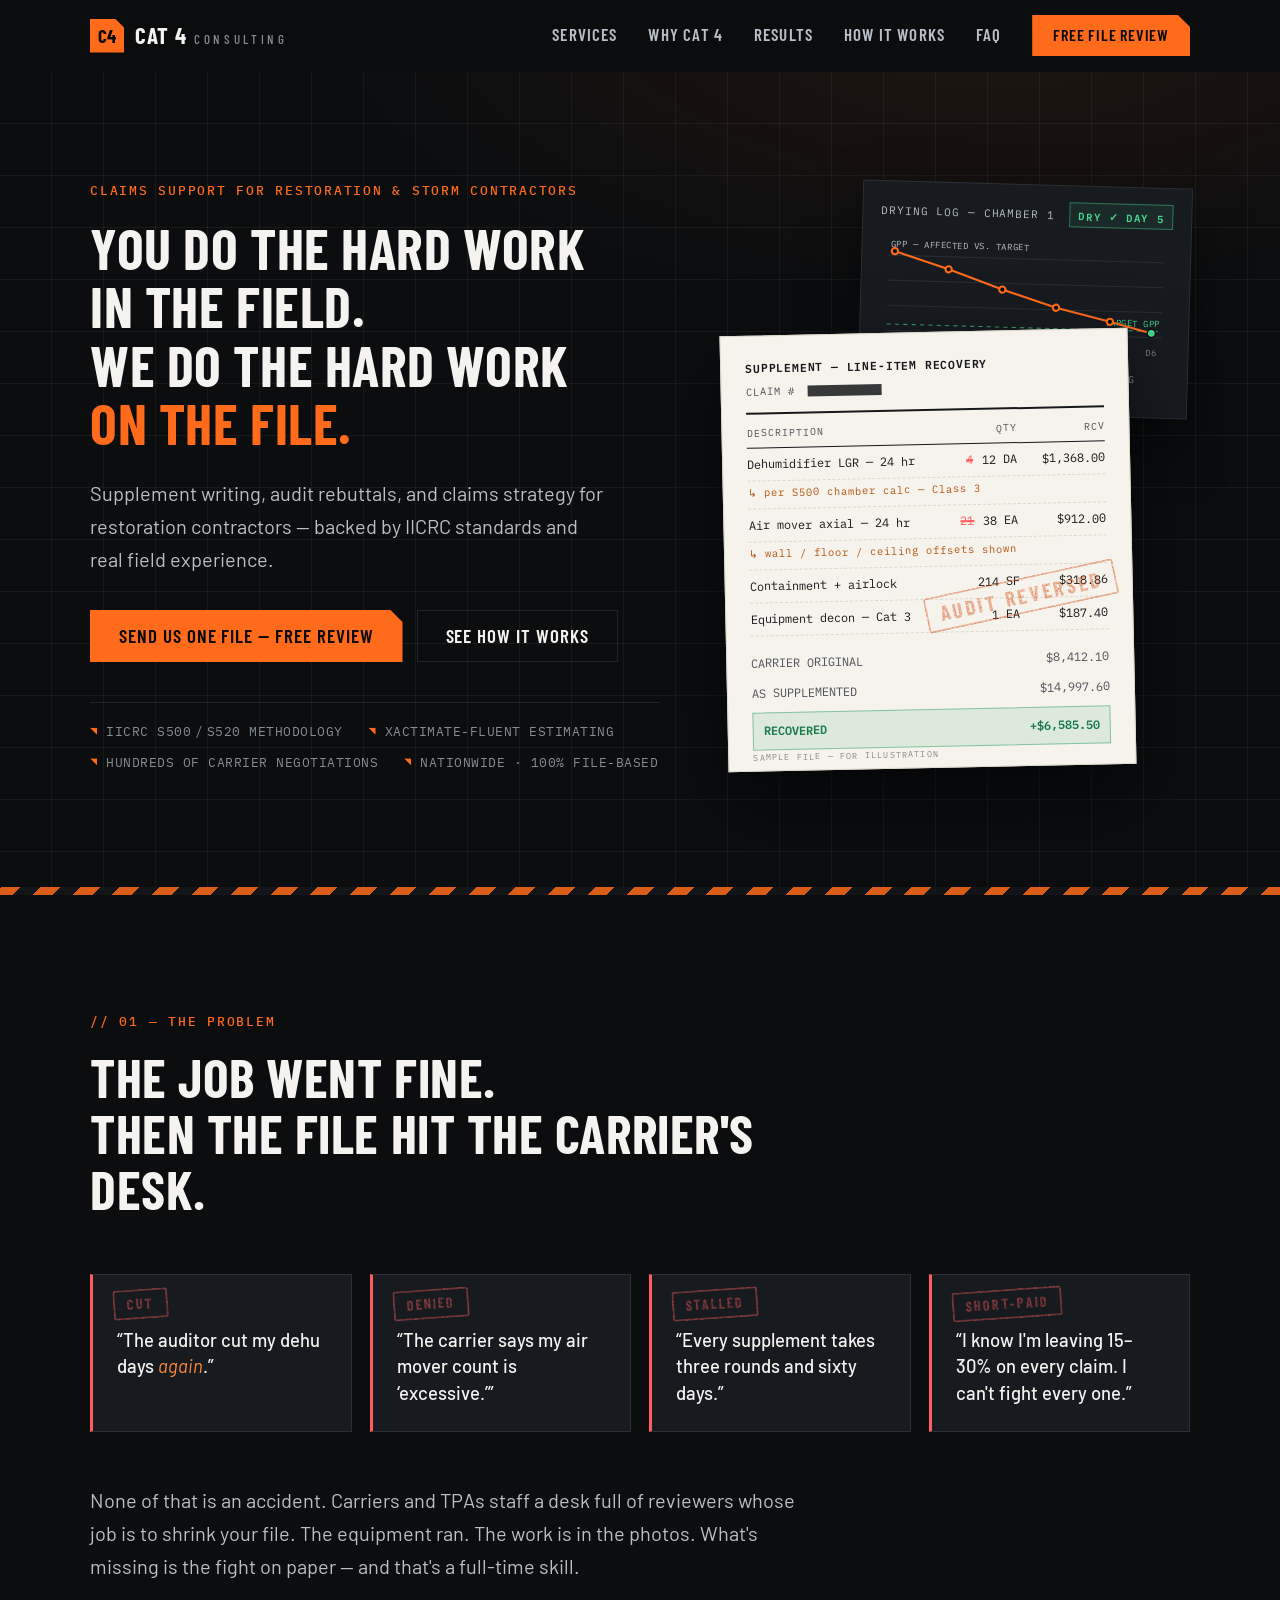
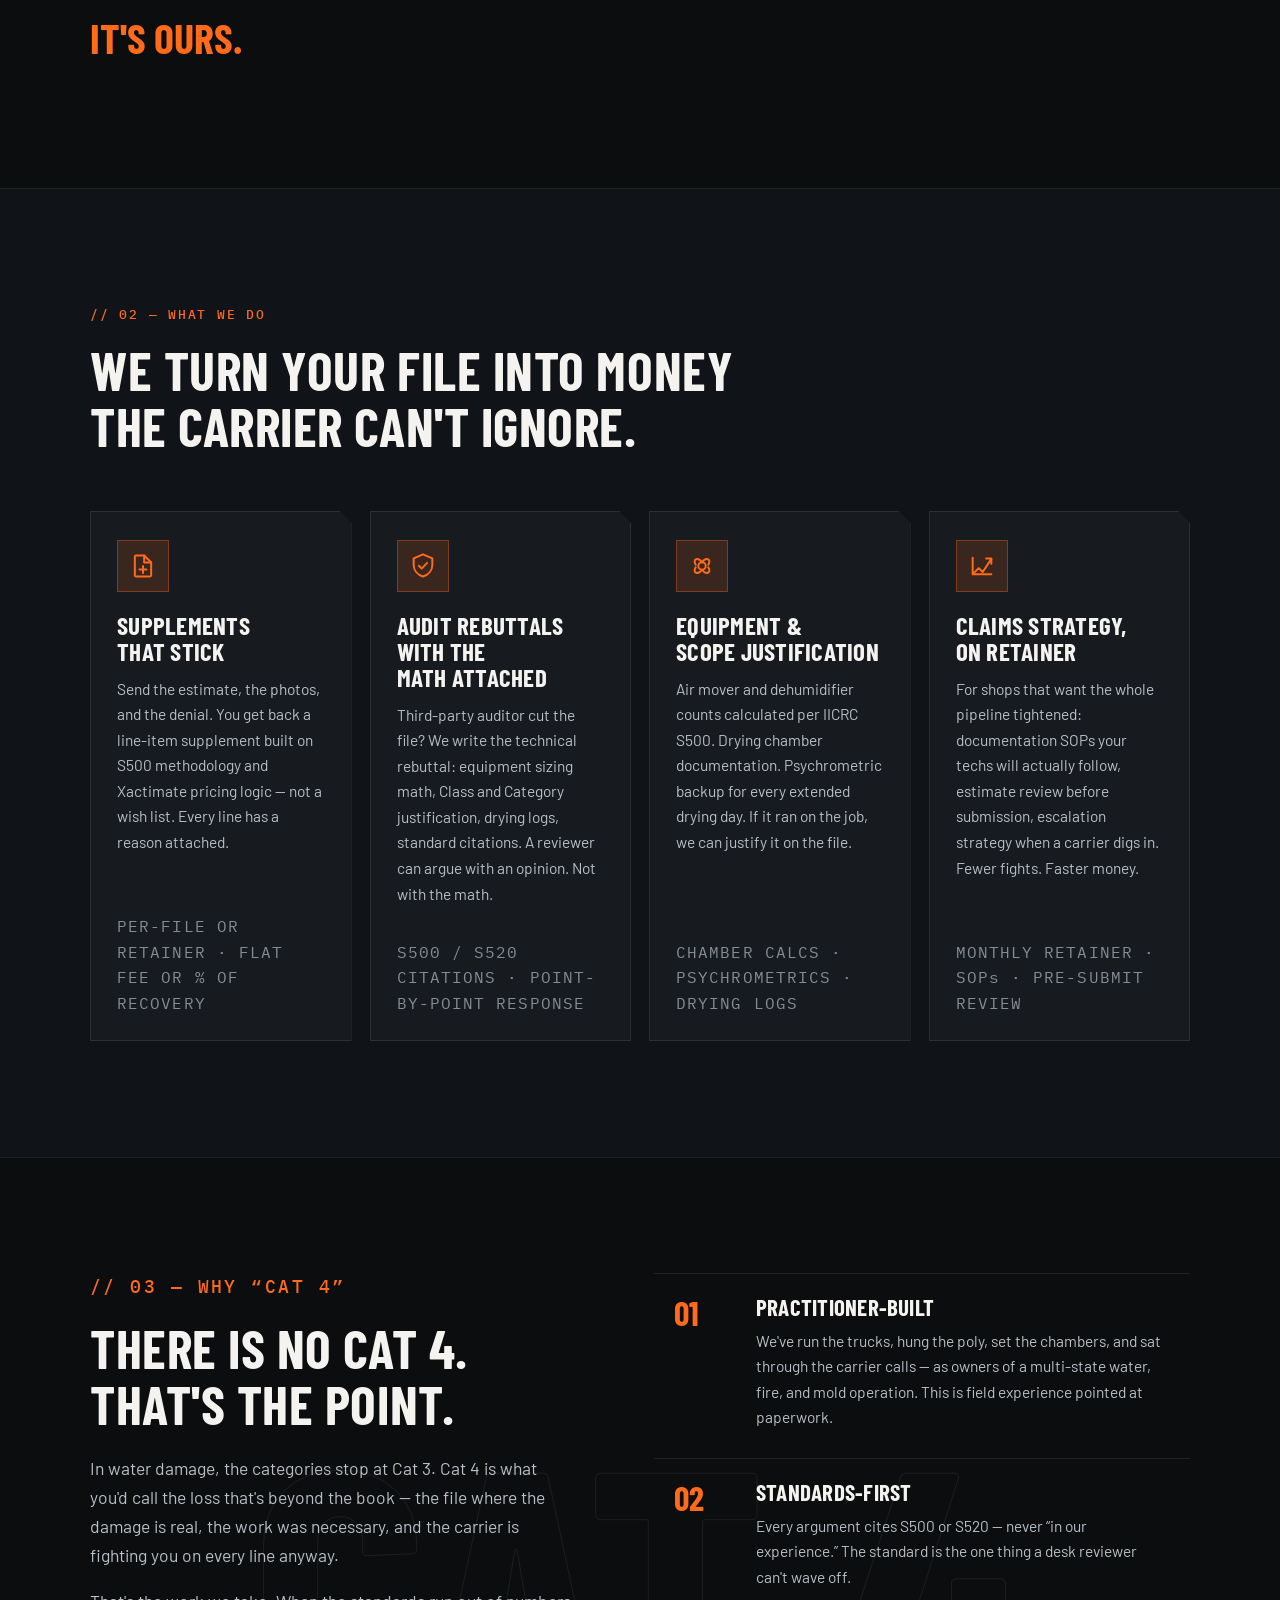
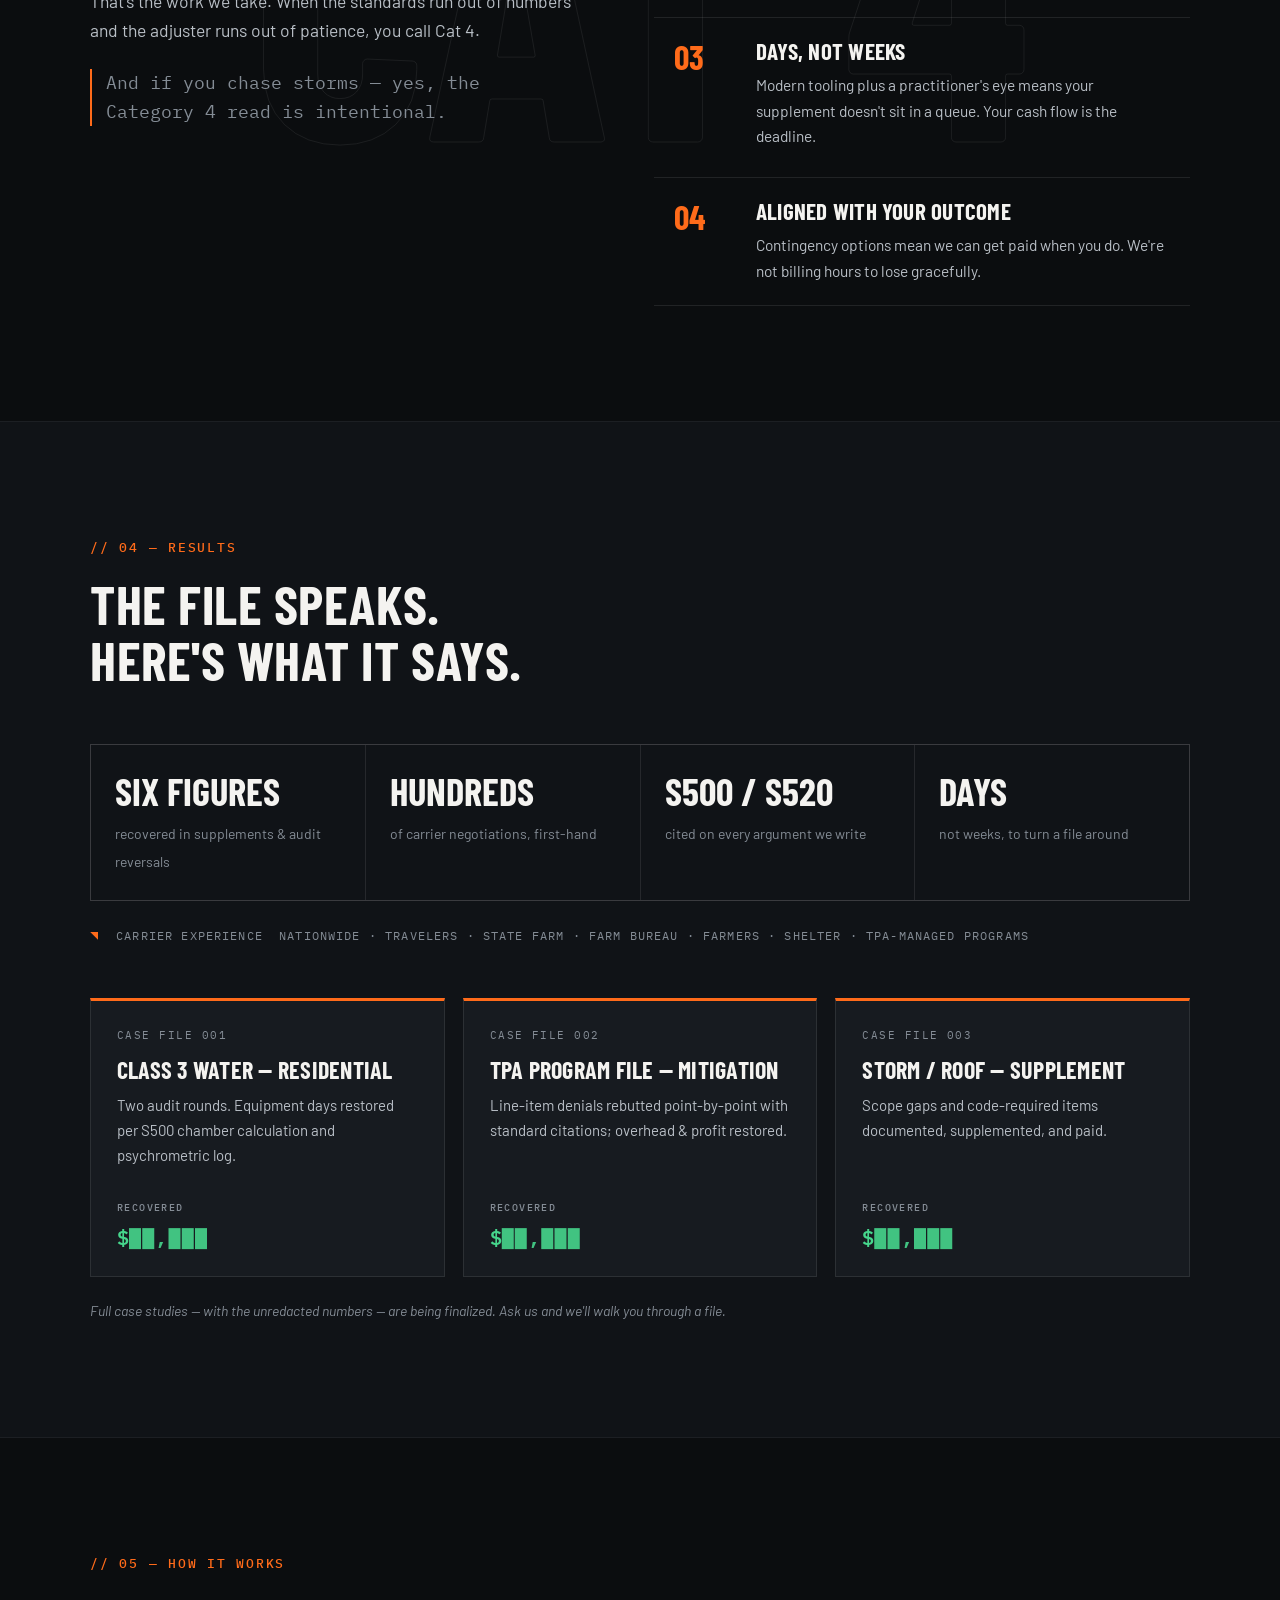
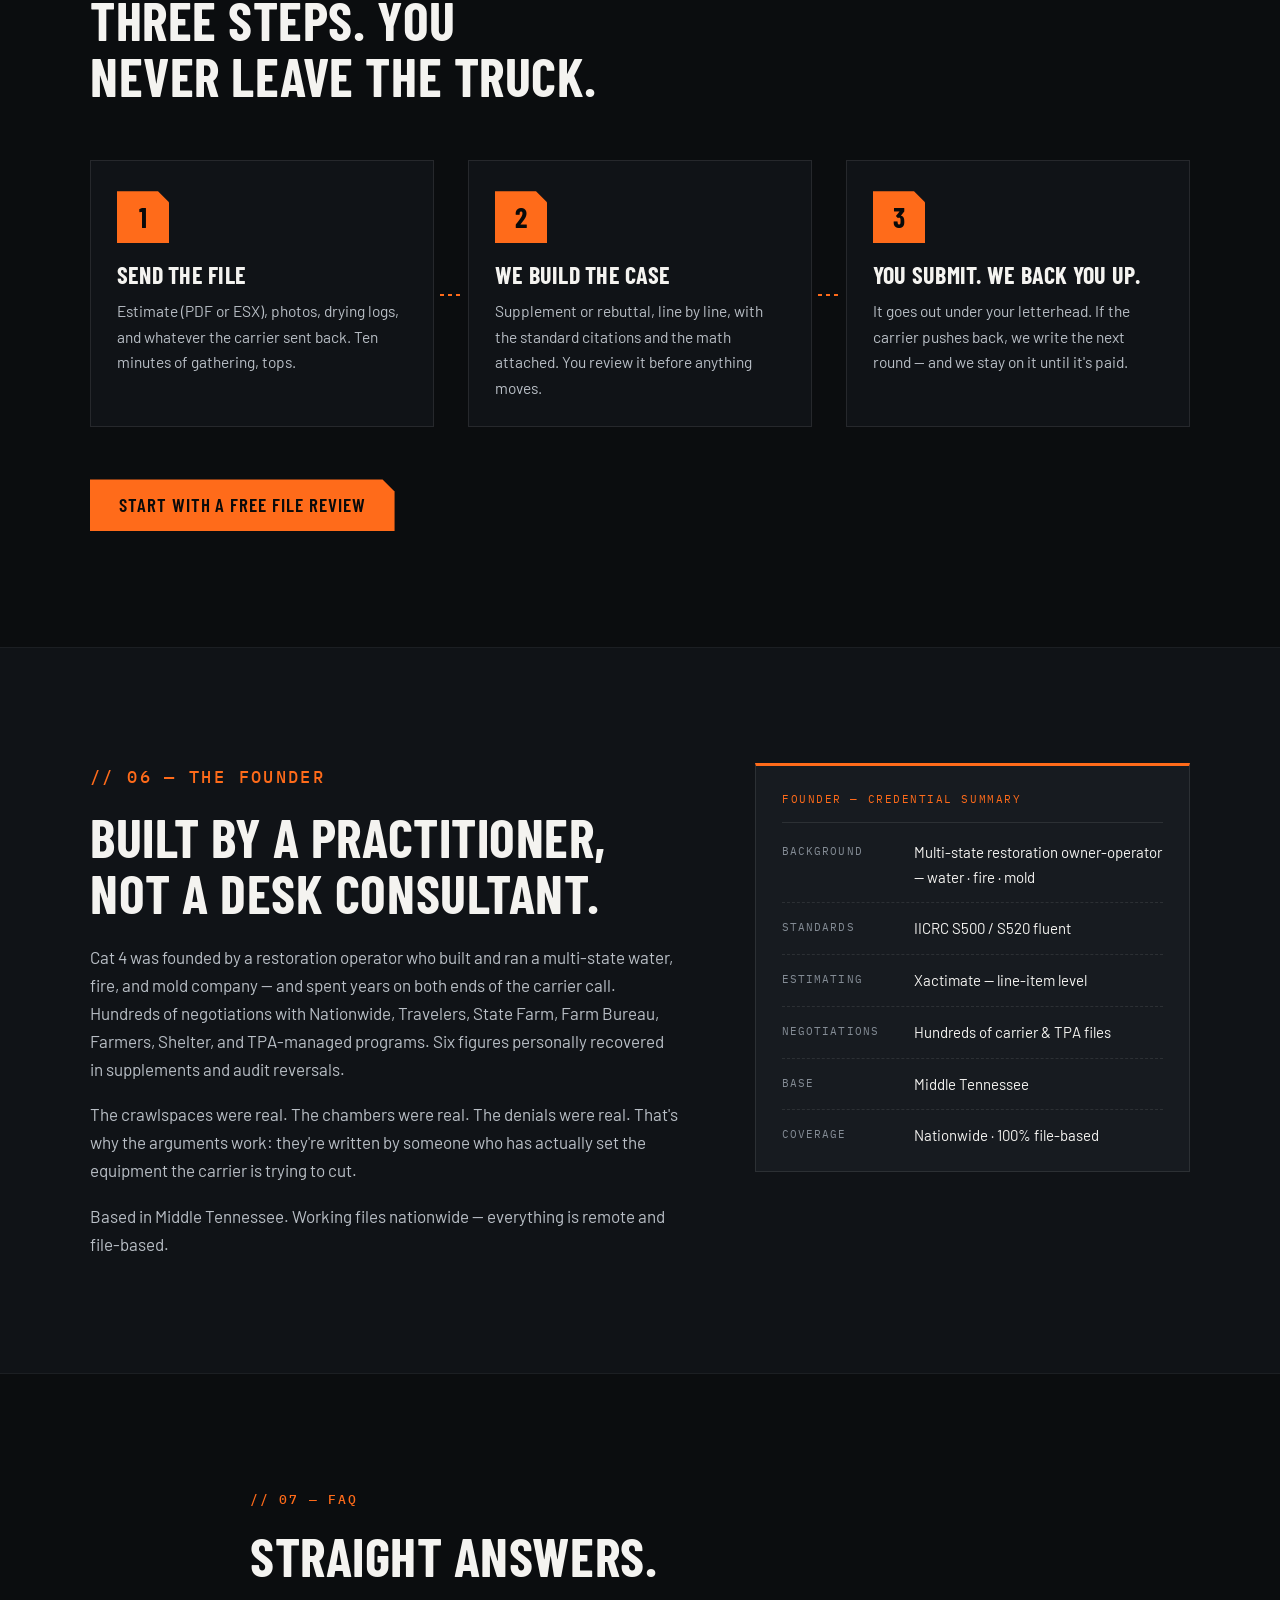
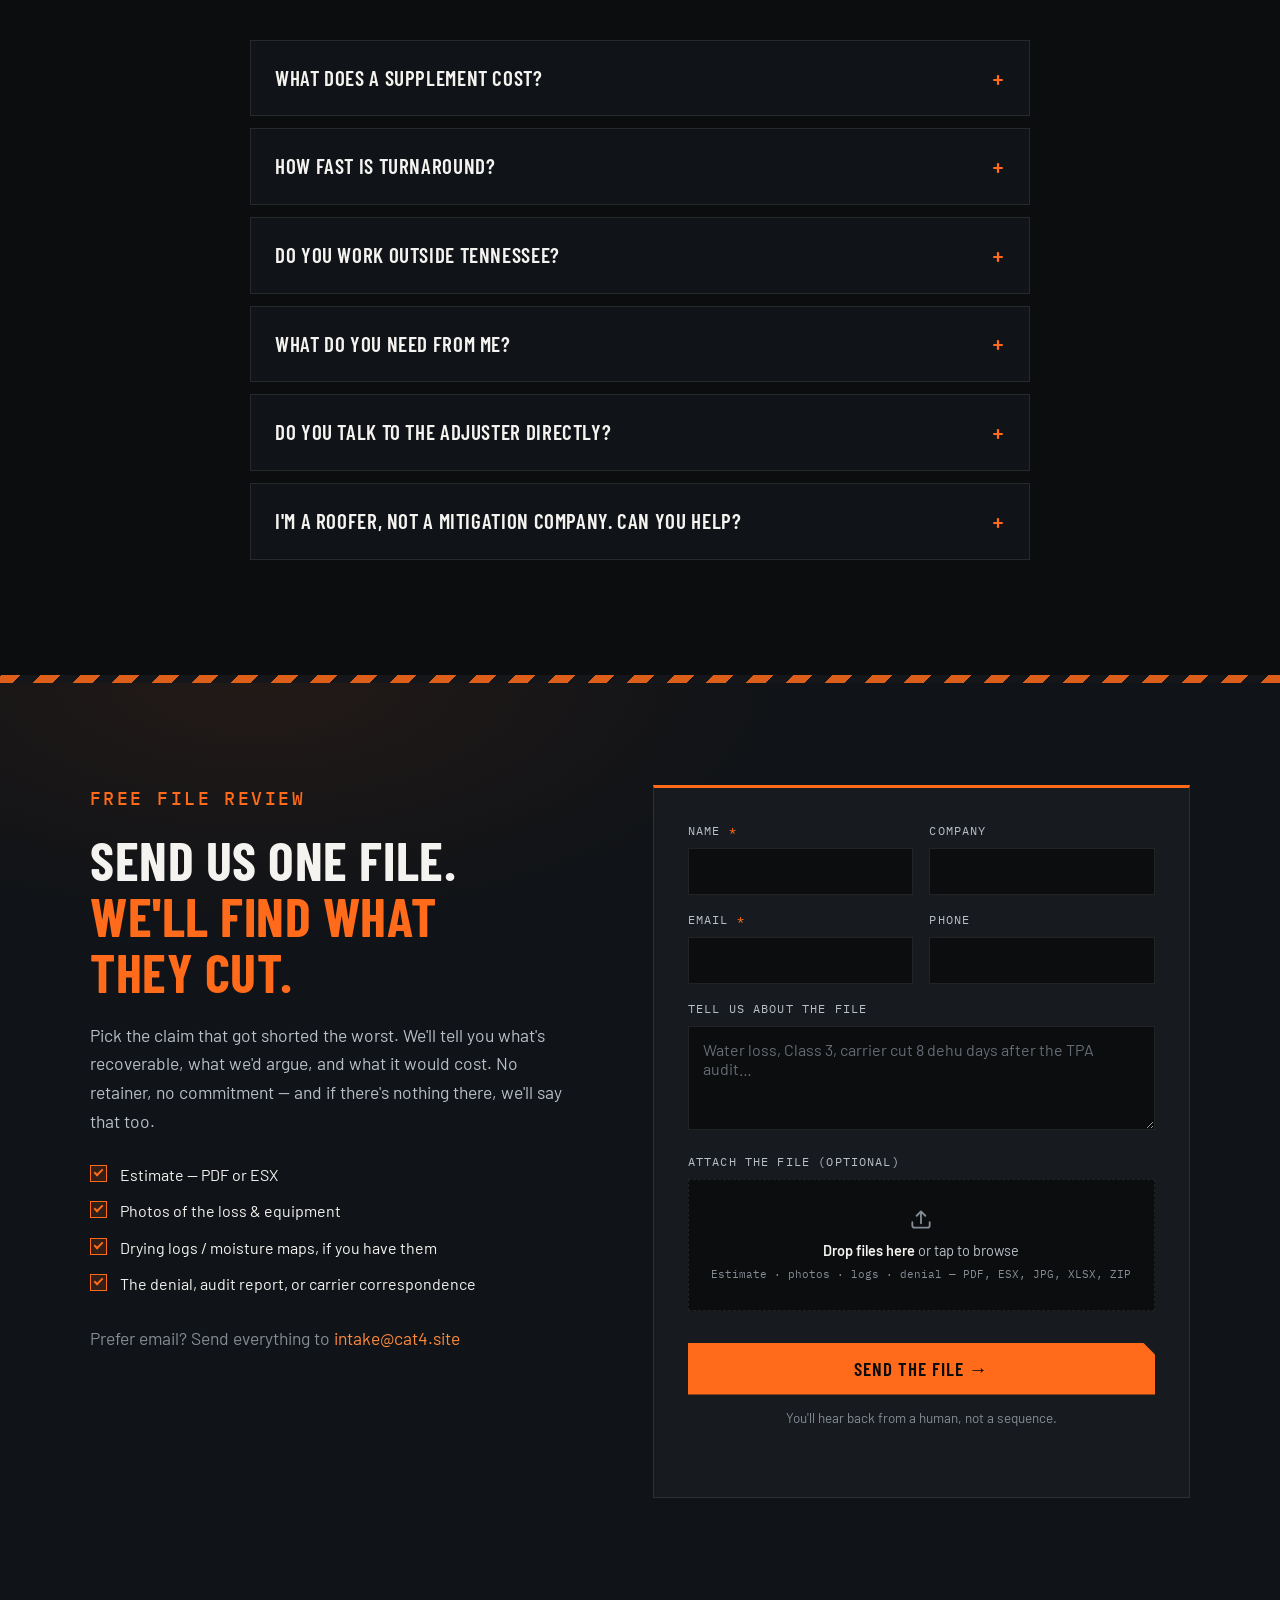
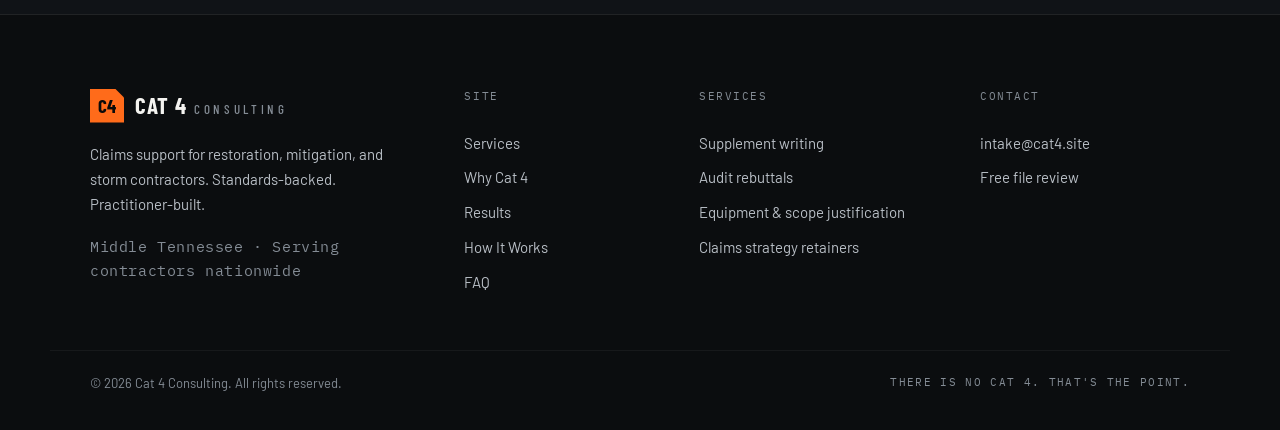
==== index.html @ 91856ccd "Build Cat 4 Consulting landing page Full single-page site per the brand brief: hero with sample-supp" ====
<!DOCTYPE html>
<html lang="en">
<head>
  <meta charset="UTF-8">
  <meta name="viewport" content="width=device-width, initial-scale=1.0">
  <title>Cat 4 Consulting | Supplement Writing &amp; Audit Rebuttals for Restoration Contractors</title>
  <meta name="description" content="Insurance supplement writing, audit rebuttals, and IICRC-backed claims support for restoration contractors. Send one file — free review.">
  <link rel="canonical" href="https://cat4.site/">
  <meta name="theme-color" content="#0B0D0F">

  <!-- Open Graph / social -->
  <meta property="og:type" content="website">
  <meta property="og:site_name" content="Cat 4 Consulting">
  <meta property="og:title" content="Cat 4 Consulting | Supplement Writing &amp; Audit Rebuttals for Restoration Contractors">
  <meta property="og:description" content="Insurance supplement writing, audit rebuttals, and IICRC-backed claims support for restoration contractors. Send one file — free review.">
  <meta property="og:url" content="https://cat4.site/">
  <meta property="og:image" content="https://cat4.site/assets/og-image.png">
  <meta property="og:image:width" content="1200">
  <meta property="og:image:height" content="630">
  <meta name="twitter:card" content="summary_large_image">

  <!-- Icons -->
  <link rel="icon" type="image/png" sizes="32x32" href="/assets/favicon-32.png">
  <link rel="icon" type="image/png" sizes="512x512" href="/assets/favicon-512.png">
  <link rel="apple-touch-icon" href="/assets/apple-touch-icon.png">

  <!-- Self-hosted fonts -->
  <link rel="preload" href="/assets/fonts/barlow-condensed-700-latin.woff2" as="font" type="font/woff2" crossorigin>
  <link rel="preload" href="/assets/fonts/barlow-400-latin.woff2" as="font" type="font/woff2" crossorigin>
  <link rel="preload" href="/assets/fonts/ibm-plex-mono-400-latin.woff2" as="font" type="font/woff2" crossorigin>
  <link rel="stylesheet" href="/css/styles.css">

  <script type="application/ld+json">
  {
    "@context": "https://schema.org",
    "@type": "ProfessionalService",
    "name": "Cat 4 Consulting",
    "url": "https://cat4.site/",
    "description": "Insurance supplement writing, audit rebuttals, equipment and scope justification, and claims strategy consulting for restoration, mitigation, and storm contractors. IICRC S500/S520-backed, Xactimate-fluent, nationwide and file-based.",
    "slogan": "You do the hard work in the field. We do the hard work on the file.",
    "address": { "@type": "PostalAddress", "addressRegion": "TN", "addressCountry": "US" },
    "areaServed": "US",
    "knowsAbout": ["IICRC S500", "IICRC S520", "Xactimate", "insurance supplements", "audit rebuttals", "water damage restoration", "claims consulting"]
  }
  </script>
</head>
<body>
<a class="skip-link" href="#main">Skip to content</a>

<!-- ============ HEADER ============ -->
<header class="site-header" id="top">
  <div class="container header-inner">
    <a class="brand" href="#top" aria-label="Cat 4 Consulting — home">
      <span class="brand-badge" aria-hidden="true">C4</span>
      <span class="brand-word">CAT&nbsp;4 <span class="brand-sub">CONSULTING</span></span>
    </a>
    <nav class="site-nav" id="site-nav" aria-label="Main navigation">
      <a href="#services">Services</a>
      <a href="#why">Why Cat 4</a>
      <a href="#results">Results</a>
      <a href="#how-it-works">How It Works</a>
      <a href="#faq">FAQ</a>
      <a class="btn btn-primary btn-nav" href="#file-review">Free File Review</a>
    </nav>
    <button class="nav-toggle" aria-expanded="false" aria-controls="site-nav" aria-label="Open menu">
      <span class="nav-toggle-bar"></span>
      <span class="nav-toggle-bar"></span>
      <span class="nav-toggle-bar"></span>
    </button>
  </div>
</header>

<main id="main">

  <!-- ============ HERO ============ -->
  <section class="hero">
    <div class="container hero-grid">
      <div class="hero-copy">
        <p class="kicker">CLAIMS SUPPORT FOR RESTORATION &amp; STORM CONTRACTORS</p>
        <h1 class="hero-headline">
          You do the hard work<br>in the field.<br>
          We do the hard work<br><span class="hl-file">on the file.</span>
        </h1>
        <p class="hero-sub">
          Supplement writing, audit rebuttals, and claims strategy for restoration
          contractors — backed by IICRC standards and real field experience.
        </p>
        <div class="hero-ctas">
          <a class="btn btn-primary" href="#file-review">Send us one file — free review</a>
          <a class="btn btn-ghost" href="#how-it-works">See how it works</a>
        </div>
        <ul class="trust-strip" aria-label="Credentials">
          <li>IICRC S500&thinsp;/&thinsp;S520 methodology</li>
          <li>Xactimate-fluent estimating</li>
          <li>Hundreds of carrier negotiations</li>
          <li>Nationwide &middot; 100% file-based</li>
        </ul>
      </div>

      <!-- Data-as-imagery: sample supplement + drying log -->
      <div class="hero-visual" aria-hidden="true">
        <div class="doc-stack">
          <figure class="doc-chart">
            <figcaption class="doc-chart-head">
              <span>DRYING LOG — CHAMBER 1</span>
              <span class="chip chip-green">DRY &#10003; DAY 5</span>
            </figcaption>
            <svg viewBox="0 0 280 120" width="280" height="120" role="img">
              <g stroke="rgba(255,255,255,.08)" stroke-width="1">
                <line x1="8" y1="22" x2="272" y2="22"></line>
                <line x1="8" y1="46" x2="272" y2="46"></line>
                <line x1="8" y1="70" x2="272" y2="70"></line>
                <line x1="8" y1="94" x2="272" y2="94"></line>
              </g>
              <line x1="8" y1="88" x2="272" y2="88" stroke="#46D68C" stroke-width="1" stroke-dasharray="4 4" opacity=".7"></line>
              <text x="270" y="84" text-anchor="end" class="svg-label" fill="#46D68C">TARGET GPP</text>
              <polyline points="14,18 66,34 118,52 170,68 222,80 262,90" fill="none" stroke="#FF6B1A" stroke-width="2" stroke-linejoin="round" stroke-linecap="round"></polyline>
              <g fill="#0B0D0F" stroke="#FF6B1A" stroke-width="2">
                <circle cx="14" cy="18" r="3"></circle>
                <circle cx="66" cy="34" r="3"></circle>
                <circle cx="118" cy="52" r="3"></circle>
                <circle cx="170" cy="68" r="3"></circle>
                <circle cx="222" cy="80" r="3"></circle>
              </g>
              <circle cx="262" cy="90" r="4" fill="#46D68C" stroke="#0B0D0F" stroke-width="1.5"></circle>
              <g class="svg-label" fill="#7E868F">
                <text x="14" y="112" text-anchor="middle">D1</text>
                <text x="66" y="112" text-anchor="middle">D2</text>
                <text x="118" y="112" text-anchor="middle">D3</text>
                <text x="170" y="112" text-anchor="middle">D4</text>
                <text x="222" y="112" text-anchor="middle">D5</text>
                <text x="262" y="112" text-anchor="middle">D6</text>
              </g>
              <text x="10" y="14" class="svg-label" fill="#B7BDC4">GPP — AFFECTED VS. TARGET</text>
            </svg>
            <p class="doc-chart-foot">PSYCHROMETRIC BACKUP · EXTENDED DRYING JUSTIFIED</p>
          </figure>

          <figure class="doc-paper">
            <div class="doc-paper-head">
              <span class="doc-title">SUPPLEMENT — LINE-ITEM RECOVERY</span>
              <span class="doc-claim">CLAIM #&nbsp;<span class="redact-bar"></span></span>
            </div>
            <div class="doc-rows">
              <div class="doc-row doc-row-label">
                <span>DESCRIPTION</span><span>QTY</span><span>RCV</span>
              </div>
              <div class="doc-row">
                <span>Dehumidifier LGR — 24 hr</span>
                <span><s class="cut">4</s> 12 DA</span>
                <span>$1,368.00</span>
              </div>
              <div class="doc-row doc-row-note">
                <span>&#8627; per S500 chamber calc — Class 3</span>
              </div>
              <div class="doc-row">
                <span>Air mover axial — 24 hr</span>
                <span><s class="cut">21</s> 38 EA</span>
                <span>$912.00</span>
              </div>
              <div class="doc-row doc-row-note">
                <span>&#8627; wall / floor / ceiling offsets shown</span>
              </div>
              <div class="doc-row">
                <span>Containment + airlock</span>
                <span>214 SF</span>
                <span>$318.86</span>
              </div>
              <div class="doc-row">
                <span>Equipment decon — Cat 3</span>
                <span>1 EA</span>
                <span>$187.40</span>
              </div>
            </div>
            <div class="doc-totals">
              <div class="doc-total"><span>CARRIER ORIGINAL</span><span>$8,412.10</span></div>
              <div class="doc-total"><span>AS SUPPLEMENTED</span><span>$14,997.60</span></div>
              <div class="doc-total doc-total-delta"><span>RECOVERED</span><span>+$6,585.50</span></div>
            </div>
            <span class="stamp stamp-orange doc-stamp">AUDIT&nbsp;REVERSED</span>
            <span class="specimen">SAMPLE FILE — FOR ILLUSTRATION</span>
          </figure>
        </div>
      </div>
    </div>
    <div class="hazard-divider" aria-hidden="true"></div>
  </section>

  <!-- ============ 01 THE PROBLEM ============ -->
  <section class="section section-problem" id="problem">
    <div class="container">
      <header class="section-head reveal">
        <p class="kicker">// 01 — THE PROBLEM</p>
        <h2>The job went fine.<br>Then the file hit the carrier's desk.</h2>
      </header>
      <div class="problem-grid">
        <blockquote class="problem-card reveal">
          <span class="stamp stamp-red">CUT</span>
          <p>&ldquo;The auditor cut my dehu days <em>again</em>.&rdquo;</p>
        </blockquote>
        <blockquote class="problem-card reveal">
          <span class="stamp stamp-red">DENIED</span>
          <p>&ldquo;The carrier says my air mover count is &lsquo;excessive.&rsquo;&rdquo;</p>
        </blockquote>
        <blockquote class="problem-card reveal">
          <span class="stamp stamp-red">STALLED</span>
          <p>&ldquo;Every supplement takes three rounds and sixty days.&rdquo;</p>
        </blockquote>
        <blockquote class="problem-card reveal">
          <span class="stamp stamp-red">SHORT-PAID</span>
          <p>&ldquo;I know I'm leaving 15&ndash;30% on every claim. I can't fight every one.&rdquo;</p>
        </blockquote>
      </div>
      <div class="problem-closer reveal">
        <p>
          None of that is an accident. Carriers and TPAs staff a desk full of reviewers
          whose job is to shrink your file. The equipment ran. The work is in the photos.
          What's missing is the fight on paper — and that's a full-time skill.
        </p>
        <p class="problem-punch">It's ours.</p>
      </div>
    </div>
  </section>

  <!-- ============ 02 SERVICES ============ -->
  <section class="section section-alt" id="services">
    <div class="container">
      <header class="section-head reveal">
        <p class="kicker">// 02 — WHAT WE DO</p>
        <h2>We turn your file into money the carrier can't ignore.</h2>
      </header>
      <div class="card-grid">
        <article class="service-card reveal">
          <div class="service-icon" aria-hidden="true">
            <svg viewBox="0 0 24 24" width="28" height="28" fill="none" stroke="currentColor" stroke-width="1.7" stroke-linecap="round" stroke-linejoin="round">
              <path d="M13 3H6a1 1 0 0 0-1 1v16a1 1 0 0 0 1 1h12a1 1 0 0 0 1-1V9z"></path>
              <path d="M13 3v6h6"></path>
              <path d="M12 12v6M9 15h6"></path>
            </svg>
          </div>
          <h3>Supplements that stick</h3>
          <p>
            Send the estimate, the photos, and the denial. You get back a line-item
            supplement built on S500 methodology and Xactimate pricing logic — not a
            wish list. Every line has a reason attached.
          </p>
          <p class="service-tags">PER-FILE OR RETAINER · FLAT FEE OR % OF RECOVERY</p>
        </article>

        <article class="service-card reveal">
          <div class="service-icon" aria-hidden="true">
            <svg viewBox="0 0 24 24" width="28" height="28" fill="none" stroke="currentColor" stroke-width="1.7" stroke-linecap="round" stroke-linejoin="round">
              <path d="M12 2 4 5.5v5.6c0 4.6 3.4 8.4 8 9.9 4.6-1.5 8-5.3 8-9.9V5.5z"></path>
              <path d="m8.5 11.8 2.4 2.4 4.6-4.9"></path>
            </svg>
          </div>
          <h3>Audit rebuttals with the math attached</h3>
          <p>
            Third-party auditor cut the file? We write the technical rebuttal:
            equipment sizing math, Class and Category justification, drying logs,
            standard citations. A reviewer can argue with an opinion. Not with the math.
          </p>
          <p class="service-tags">S500 / S520 CITATIONS · POINT-BY-POINT RESPONSE</p>
        </article>

        <article class="service-card reveal">
          <div class="service-icon" aria-hidden="true">
            <svg viewBox="0 0 24 24" width="28" height="28" fill="none" stroke="currentColor" stroke-width="1.7" stroke-linecap="round" stroke-linejoin="round">
              <circle cx="12" cy="12" r="3.2"></circle>
              <path d="M12 8.8c3.2-4.6 8.5-3 5.4 2.1M12 8.8C8.8 4.2 3.5 5.8 6.6 10.9m5.4 4.3c-3.2 4.6-8.5 3-5.4-2.1m5.4 2.1c3.2 4.6 8.5 3 5.4-2.1"></path>
            </svg>
          </div>
          <h3>Equipment &amp; scope justification</h3>
          <p>
            Air mover and dehumidifier counts calculated per IICRC S500. Drying chamber
            documentation. Psychrometric backup for every extended drying day. If it ran
            on the job, we can justify it on the file.
          </p>
          <p class="service-tags">CHAMBER CALCS · PSYCHROMETRICS · DRYING LOGS</p>
        </article>

        <article class="service-card reveal">
          <div class="service-icon" aria-hidden="true">
            <svg viewBox="0 0 24 24" width="28" height="28" fill="none" stroke="currentColor" stroke-width="1.7" stroke-linecap="round" stroke-linejoin="round">
              <path d="M4 19h16M4 19V5m0 14 5.2-5.2 3.4 3.4L20 5.9"></path>
              <path d="M15.5 5.5H20V10"></path>
            </svg>
          </div>
          <h3>Claims strategy, on retainer</h3>
          <p>
            For shops that want the whole pipeline tightened: documentation SOPs your
            techs will actually follow, estimate review before submission, escalation
            strategy when a carrier digs in. Fewer fights. Faster money.
          </p>
          <p class="service-tags">MONTHLY RETAINER · SOPs · PRE-SUBMIT REVIEW</p>
        </article>
      </div>
    </div>
  </section>

  <!-- ============ 03 WHY CAT 4 ============ -->
  <section class="section section-why" id="why">
    <div class="giant-mark" aria-hidden="true">CAT&nbsp;4</div>
    <div class="container why-grid">
      <div class="why-story reveal">
        <p class="kicker">// 03 — WHY &ldquo;CAT 4&rdquo;</p>
        <h2>There is no Cat&nbsp;4.<br>That's the point.</h2>
        <p>
          In water damage, the categories stop at Cat&nbsp;3. Cat&nbsp;4 is what you'd
          call the loss that's beyond the book — the file where the damage is real, the
          work was necessary, and the carrier is fighting you on every line anyway.
        </p>
        <p>
          That's the work we take. When the standards run out of numbers and the
          adjuster runs out of patience, you call Cat&nbsp;4.
        </p>
        <p class="why-aside">And if you chase storms — yes, the Category&nbsp;4 read is intentional.</p>
      </div>
      <ol class="why-list">
        <li class="why-item reveal">
          <span class="why-num">01</span>
          <div>
            <h3>Practitioner-built</h3>
            <p>We've run the trucks, hung the poly, set the chambers, and sat through the
            carrier calls — as owners of a multi-state water, fire, and mold operation.
            This is field experience pointed at paperwork.</p>
          </div>
        </li>
        <li class="why-item reveal">
          <span class="why-num">02</span>
          <div>
            <h3>Standards-first</h3>
            <p>Every argument cites S500 or S520 — never &ldquo;in our experience.&rdquo;
            The standard is the one thing a desk reviewer can't wave off.</p>
          </div>
        </li>
        <li class="why-item reveal">
          <span class="why-num">03</span>
          <div>
            <h3>Days, not weeks</h3>
            <p>Modern tooling plus a practitioner's eye means your supplement doesn't sit
            in a queue. Your cash flow is the deadline.</p>
          </div>
        </li>
        <li class="why-item reveal">
          <span class="why-num">04</span>
          <div>
            <h3>Aligned with your outcome</h3>
            <p>Contingency options mean we can get paid when you do. We're not billing
            hours to lose gracefully.</p>
          </div>
        </li>
      </ol>
    </div>
  </section>

  <!-- ============ 04 RESULTS ============ -->
  <section class="section section-alt" id="results">
    <div class="container">
      <header class="section-head reveal">
        <p class="kicker">// 04 — RESULTS</p>
        <h2>The file speaks. Here's what it says.</h2>
      </header>

      <div class="stat-strip reveal">
        <div class="stat">
          <span class="stat-value">Six figures</span>
          <span class="stat-label">recovered in supplements &amp; audit reversals</span>
        </div>
        <div class="stat">
          <span class="stat-value">Hundreds</span>
          <span class="stat-label">of carrier negotiations, first-hand</span>
        </div>
        <div class="stat">
          <span class="stat-value">S500&thinsp;/&thinsp;S520</span>
          <span class="stat-label">cited on every argument we write</span>
        </div>
        <div class="stat">
          <span class="stat-value">Days</span>
          <span class="stat-label">not weeks, to turn a file around</span>
        </div>
      </div>

      <p class="carrier-line reveal">
        CARRIER EXPERIENCE&nbsp;&nbsp;NATIONWIDE · TRAVELERS · STATE FARM · FARM BUREAU ·
        FARMERS · SHELTER · TPA-MANAGED PROGRAMS
      </p>

      <!-- Case studies: amounts intentionally redacted until real numbers are approved.
           Replace the .redact-num spans with final figures before launch. -->
      <div class="case-grid">
        <article class="case-card reveal">
          <p class="case-tag">CASE FILE 001</p>
          <h3>Class 3 water — residential</h3>
          <p>Two audit rounds. Equipment days restored per S500 chamber calculation and
          psychrometric log.</p>
          <p class="case-amount"><span class="case-amount-label">RECOVERED</span> $<span class="redact-num">██,███</span></p>
        </article>
        <article class="case-card reveal">
          <p class="case-tag">CASE FILE 002</p>
          <h3>TPA program file — mitigation</h3>
          <p>Line-item denials rebutted point-by-point with standard citations; overhead
          &amp; profit restored.</p>
          <p class="case-amount"><span class="case-amount-label">RECOVERED</span> $<span class="redact-num">██,███</span></p>
        </article>
        <article class="case-card reveal">
          <p class="case-tag">CASE FILE 003</p>
          <h3>Storm / roof — supplement</h3>
          <p>Scope gaps and code-required items documented, supplemented, and paid.</p>
          <p class="case-amount"><span class="case-amount-label">RECOVERED</span> $<span class="redact-num">██,███</span></p>
        </article>
      </div>
      <p class="case-note reveal">
        Full case studies — with the unredacted numbers — are being finalized.
        Ask us and we'll walk you through a file.
      </p>

      <!-- Testimonials: uncomment and fill with real quotes + permission before launch.
      <div class="quote-grid">
        <blockquote class="quote-card">
          <p>&ldquo;Quote text.&rdquo;</p>
          <cite>Name — Company, State</cite>
        </blockquote>
      </div>
      -->
    </div>
  </section>

  <!-- ============ 05 HOW IT WORKS ============ -->
  <section class="section" id="how-it-works">
    <div class="container">
      <header class="section-head reveal">
        <p class="kicker">// 05 — HOW IT WORKS</p>
        <h2>Three steps. You never leave the truck.</h2>
      </header>
      <ol class="steps">
        <li class="step reveal">
          <span class="step-num">1</span>
          <h3>Send the file</h3>
          <p>Estimate (PDF or ESX), photos, drying logs, and whatever the carrier sent
          back. Ten minutes of gathering, tops.</p>
        </li>
        <li class="step reveal">
          <span class="step-num">2</span>
          <h3>We build the case</h3>
          <p>Supplement or rebuttal, line by line, with the standard citations and the
          math attached. You review it before anything moves.</p>
        </li>
        <li class="step reveal">
          <span class="step-num">3</span>
          <h3>You submit. We back you up.</h3>
          <p>It goes out under your letterhead. If the carrier pushes back, we write the
          next round — and we stay on it until it's paid.</p>
        </li>
      </ol>
      <div class="section-cta reveal">
        <a class="btn btn-primary" href="#file-review">Start with a free file review</a>
      </div>
    </div>
  </section>

  <!-- ============ 06 FOUNDER ============ -->
  <section class="section section-alt" id="about">
    <div class="container about-grid">
      <div class="about-copy reveal">
        <p class="kicker">// 06 — THE FOUNDER</p>
        <h2>Built by a practitioner, not a desk consultant.</h2>
        <p>
          Cat&nbsp;4 was founded by a restoration operator who built and ran a
          multi-state water, fire, and mold company — and spent years on both ends of
          the carrier call. Hundreds of negotiations with Nationwide, Travelers, State
          Farm, Farm Bureau, Farmers, Shelter, and TPA-managed programs. Six figures
          personally recovered in supplements and audit reversals.
        </p>
        <p>
          The crawlspaces were real. The chambers were real. The denials were real.
          That's why the arguments work: they're written by someone who has actually
          set the equipment the carrier is trying to cut.
        </p>
        <p>
          Based in Middle Tennessee. Working files nationwide — everything is remote
          and file-based.
        </p>
        <!-- Founder name + headshot pending approval: swap this section's credential
             card for a photo card and add the name once approved. -->
      </div>
      <aside class="cred-card reveal" aria-label="Founder credentials">
        <p class="cred-head">FOUNDER — CREDENTIAL SUMMARY</p>
        <dl class="cred-rows">
          <div class="cred-row"><dt>BACKGROUND</dt><dd>Multi-state restoration owner-operator — water · fire · mold</dd></div>
          <div class="cred-row"><dt>STANDARDS</dt><dd>IICRC S500 / S520 fluent</dd></div>
          <div class="cred-row"><dt>ESTIMATING</dt><dd>Xactimate — line-item level</dd></div>
          <div class="cred-row"><dt>NEGOTIATIONS</dt><dd>Hundreds of carrier &amp; TPA files</dd></div>
          <div class="cred-row"><dt>BASE</dt><dd>Middle Tennessee</dd></div>
          <div class="cred-row"><dt>COVERAGE</dt><dd>Nationwide · 100% file-based</dd></div>
        </dl>
      </aside>
    </div>
  </section>

  <!-- ============ 07 FAQ ============ -->
  <section class="section" id="faq">
    <div class="container container-narrow">
      <header class="section-head reveal">
        <p class="kicker">// 07 — FAQ</p>
        <h2>Straight answers.</h2>
      </header>
      <div class="faq-list reveal">
        <details class="faq-item">
          <summary>What does a supplement cost?</summary>
          <div class="faq-body">
            <p>Per-file work is priced as a flat fee or a percentage of the recovered
            increase — your choice at engagement. Monthly retainers are available for
            shops with steady volume. Your first file review is free, and if we don't
            see recoverable money on it, we'll tell you that too.</p>
          </div>
        </details>
        <details class="faq-item">
          <summary>How fast is turnaround?</summary>
          <div class="faq-body">
            <p>Days, not weeks. A straightforward supplement moves fastest; a
            multi-round audit rebuttal takes longer. Either way you get a timeline
            before we start, and you'll never wonder where your file is.</p>
          </div>
        </details>
        <details class="faq-item">
          <summary>Do you work outside Tennessee?</summary>
          <div class="faq-body">
            <p>Yes. Cat&nbsp;4 is based in Middle Tennessee and works files nationwide.
            Everything is remote: you send the documentation, we send back the work.</p>
          </div>
        </details>
        <details class="faq-item">
          <summary>What do you need from me?</summary>
          <div class="faq-body">
            <p>The estimate (PDF or ESX), photos, drying logs or moisture maps if you
            have them, and every piece of carrier correspondence — especially the denial
            letter or audit report. Imperfect documentation isn't a dealbreaker; it's
            most files. We work with what you have.</p>
          </div>
        </details>
        <details class="faq-item">
          <summary>Do you talk to the adjuster directly?</summary>
          <div class="faq-body">
            <p>Your call. Most contractors submit under their own letterhead with us
            behind the scenes — it keeps your carrier relationships yours. When a file
            needs a technical voice on the call, we can be there.</p>
          </div>
        </details>
        <details class="faq-item">
          <summary>I'm a roofer, not a mitigation company. Can you help?</summary>
          <div class="faq-body">
            <p>Yes. Storm and roofing supplements, O&amp;P arguments, and scope fights
            follow the same playbook: documentation, standards, math. If it's an
            insurance file, we can work it.</p>
          </div>
        </details>
      </div>
    </div>
  </section>

  <!-- ============ FINAL CTA / FORM ============ -->
  <section class="section section-cta-final" id="file-review">
    <div class="hazard-divider hazard-divider-top" aria-hidden="true"></div>
    <div class="container">
      <div class="cta-grid">
        <div class="cta-copy reveal">
          <p class="kicker">FREE FILE REVIEW</p>
          <h2>Send us one file.<br><span class="hl-file">We'll find what they&nbsp;cut.</span></h2>
          <p>
            Pick the claim that got shorted the worst. We'll tell you what's
            recoverable, what we'd argue, and what it would cost. No retainer, no
            commitment — and if there's nothing there, we'll say that too.
          </p>
          <ul class="cta-checklist">
            <li>Estimate — PDF or ESX</li>
            <li>Photos of the loss &amp; equipment</li>
            <li>Drying logs / moisture maps, if you have them</li>
            <li>The denial, audit report, or carrier correspondence</li>
          </ul>
          <p class="cta-alt">
            Prefer email? Send everything to
            <a href="mailto:intake@cat4.site" data-contact-email>intake@cat4.site</a>
          </p>
        </div>

        <form class="review-form reveal" name="file-review" method="POST" enctype="multipart/form-data" novalidate>
          <div class="form-row form-row-2">
            <div class="field">
              <label for="f-name">Name <span class="req">*</span></label>
              <input id="f-name" name="name" type="text" autocomplete="name" required>
            </div>
            <div class="field">
              <label for="f-company">Company</label>
              <input id="f-company" name="company" type="text" autocomplete="organization">
            </div>
          </div>
          <div class="form-row form-row-2">
            <div class="field">
              <label for="f-email">Email <span class="req">*</span></label>
              <input id="f-email" name="email" type="email" autocomplete="email" required>
            </div>
            <div class="field">
              <label for="f-phone">Phone</label>
              <input id="f-phone" name="phone" type="tel" autocomplete="tel">
            </div>
          </div>
          <div class="field">
            <label for="f-message">Tell us about the file</label>
            <textarea id="f-message" name="message" rows="4"
              placeholder="Water loss, Class 3, carrier cut 8 dehu days after the TPA audit&hellip;"></textarea>
          </div>

          <div class="field">
            <span class="field-label" id="dropzone-label">Attach the file (optional)</span>
            <div class="dropzone" id="dropzone" tabindex="0" role="button" aria-labelledby="dropzone-label dropzone-hint">
              <svg viewBox="0 0 24 24" width="26" height="26" fill="none" stroke="currentColor" stroke-width="1.7" stroke-linecap="round" stroke-linejoin="round" aria-hidden="true">
                <path d="M12 16V5m0 0 4 4m-4-4L8 9"></path>
                <path d="M4 15v3a2 2 0 0 0 2 2h12a2 2 0 0 0 2-2v-3"></path>
              </svg>
              <p id="dropzone-hint"><strong>Drop files here</strong> or tap to browse<br>
              <span class="dropzone-sub">Estimate · photos · logs · denial — PDF, ESX, JPG, XLSX, ZIP</span></p>
              <input id="f-files" name="files" type="file" multiple
                accept=".pdf,.esx,.jpg,.jpeg,.png,.heic,.gif,.xlsx,.xls,.csv,.doc,.docx,.txt,.zip">
            </div>
            <ul class="file-list" id="file-list" aria-live="polite"></ul>
          </div>

          <!-- honeypot -->
          <div class="hp-field" aria-hidden="true">
            <label for="f-website">Website</label>
            <input id="f-website" name="company-website" type="text" tabindex="-1" autocomplete="off">
          </div>

          <button class="btn btn-primary btn-submit" type="submit">Send the file &rarr;</button>
          <p class="form-note">You'll hear back from a human, not a sequence.</p>
          <p class="form-status" id="form-status" role="status" aria-live="polite"></p>
        </form>
      </div>
    </div>
  </section>

</main>

<!-- ============ FOOTER ============ -->
<footer class="site-footer">
  <div class="container footer-grid">
    <div class="footer-brand">
      <a class="brand" href="#top" aria-label="Cat 4 Consulting — back to top">
        <span class="brand-badge" aria-hidden="true">C4</span>
        <span class="brand-word">CAT&nbsp;4 <span class="brand-sub">CONSULTING</span></span>
      </a>
      <p>Claims support for restoration, mitigation, and storm contractors.
      Standards-backed. Practitioner-built.</p>
      <p class="footer-meta">Middle Tennessee &middot; Serving contractors nationwide</p>
      <!-- Add click-to-call once the business number is final:
      <p class="footer-meta"><a href="tel:+1XXXXXXXXXX">(XXX) XXX-XXXX</a></p> -->
    </div>
    <nav class="footer-col" aria-label="Site">
      <p class="footer-head">SITE</p>
      <a href="#services">Services</a>
      <a href="#why">Why Cat 4</a>
      <a href="#results">Results</a>
      <a href="#how-it-works">How It Works</a>
      <a href="#faq">FAQ</a>
    </nav>
    <div class="footer-col">
      <p class="footer-head">SERVICES</p>
      <a href="#services">Supplement writing</a>
      <a href="#services">Audit rebuttals</a>
      <a href="#services">Equipment &amp; scope justification</a>
      <a href="#services">Claims strategy retainers</a>
    </div>
    <div class="footer-col">
      <p class="footer-head">CONTACT</p>
      <a href="mailto:intake@cat4.site">intake@cat4.site</a>
      <a href="#file-review">Free file review</a>
    </div>
  </div>
  <div class="container footer-bottom">
    <p>&copy; <span data-year>2026</span> Cat 4 Consulting. All rights reserved.</p>
    <p class="footer-tag">THERE IS NO CAT&nbsp;4. THAT'S THE POINT.</p>
  </div>
</footer>

<script src="/js/main.js" defer></script>
</body>
</html>
---- css/styles.css ----
/* ==========================================================================
   Cat 4 Consulting — styles.css
   Dark charcoal base / safety-orange accent / documentation-as-imagery
   ========================================================================== */

/* ---------- Fonts (self-hosted, latin subsets) ---------- */
@font-face {
  font-family: "Barlow";
  font-style: normal;
  font-weight: 400;
  font-display: swap;
  src: url("/assets/fonts/barlow-400-latin.woff2") format("woff2");
}
@font-face {
  font-family: "Barlow";
  font-style: italic;
  font-weight: 400;
  font-display: swap;
  src: url("/assets/fonts/barlow-400-italic-latin.woff2") format("woff2");
}
@font-face {
  font-family: "Barlow";
  font-style: normal;
  font-weight: 500;
  font-display: swap;
  src: url("/assets/fonts/barlow-500-latin.woff2") format("woff2");
}
@font-face {
  font-family: "Barlow";
  font-style: normal;
  font-weight: 600;
  font-display: swap;
  src: url("/assets/fonts/barlow-600-latin.woff2") format("woff2");
}
@font-face {
  font-family: "Barlow Condensed";
  font-style: normal;
  font-weight: 500;
  font-display: swap;
  src: url("/assets/fonts/barlow-condensed-500-latin.woff2") format("woff2");
}
@font-face {
  font-family: "Barlow Condensed";
  font-style: normal;
  font-weight: 600;
  font-display: swap;
  src: url("/assets/fonts/barlow-condensed-600-latin.woff2") format("woff2");
}
@font-face {
  font-family: "Barlow Condensed";
  font-style: normal;
  font-weight: 700;
  font-display: swap;
  src: url("/assets/fonts/barlow-condensed-700-latin.woff2") format("woff2");
}
@font-face {
  font-family: "IBM Plex Mono";
  font-style: normal;
  font-weight: 400;
  font-display: swap;
  src: url("/assets/fonts/ibm-plex-mono-400-latin.woff2") format("woff2");
}
@font-face {
  font-family: "IBM Plex Mono";
  font-style: normal;
  font-weight: 500;
  font-display: swap;
  src: url("/assets/fonts/ibm-plex-mono-500-latin.woff2") format("woff2");
}
@font-face {
  font-family: "IBM Plex Mono";
  font-style: normal;
  font-weight: 600;
  font-display: swap;
  src: url("/assets/fonts/ibm-plex-mono-600-latin.woff2") format("woff2");
}

/* ---------- Tokens ---------- */
:root {
  --bg-0: #0b0d0f;
  --bg-1: #101317;
  --bg-2: #171b20;
  --bg-3: #1e242b;
  --line: rgba(255, 255, 255, 0.09);
  --line-soft: rgba(255, 255, 255, 0.05);

  --text-hi: #f4f3f0;
  --text-mid: #b9bfc6;
  --text-low: #848c95;

  --orange: #ff6b1a;
  --orange-hi: #ff8a3d;
  --orange-dim: rgba(255, 107, 26, 0.14);
  --yellow: #ffc400;
  --green: #46d68c;
  --red: #ff5d5d;

  --paper: #f6f3ec;
  --paper-line: #ddd8cc;
  --ink: #16181b;
  --ink-soft: #4d5259;

  --font-display: "Barlow Condensed", "Arial Narrow", Impact, sans-serif;
  --font-body: "Barlow", "Helvetica Neue", Arial, sans-serif;
  --font-mono: "IBM Plex Mono", "SFMono-Regular", Consolas, monospace;

  --container: 1180px;
  --header-h: 72px;
  --chamfer: 12px;
  --ease: cubic-bezier(0.22, 0.9, 0.3, 1);
}

/* ---------- Reset / base ---------- */
*,
*::before,
*::after {
  box-sizing: border-box;
}

html {
  scroll-behavior: smooth;
  -webkit-text-size-adjust: 100%;
}

body {
  margin: 0;
  background: var(--bg-0);
  color: var(--text-mid);
  font-family: var(--font-body);
  font-size: 17px;
  line-height: 1.65;
  -webkit-font-smoothing: antialiased;
}

img,
svg {
  max-width: 100%;
  display: block;
}

h1,
h2,
h3,
h4 {
  margin: 0;
  color: var(--text-hi);
  font-family: var(--font-display);
  font-weight: 700;
  line-height: 1.04;
  text-transform: uppercase;
  letter-spacing: 0.01em;
  text-wrap: balance;
}

p {
  margin: 0 0 1em;
}
p:last-child {
  margin-bottom: 0;
}

a {
  color: var(--orange-hi);
  text-decoration: none;
}
a:hover {
  color: var(--orange);
}

::selection {
  background: var(--orange);
  color: var(--bg-0);
}

:focus-visible {
  outline: 2px solid var(--orange);
  outline-offset: 3px;
}

.skip-link {
  position: absolute;
  left: -9999px;
  top: 0;
  z-index: 200;
  padding: 10px 18px;
  background: var(--orange);
  color: var(--bg-0);
  font-weight: 600;
}
.skip-link:focus {
  left: 12px;
  top: 12px;
}

.container {
  width: 100%;
  max-width: var(--container);
  margin-inline: auto;
  padding-inline: clamp(20px, 4.5vw, 40px);
}
.container-narrow {
  max-width: 860px;
}

section[id],
footer[id] {
  scroll-margin-top: calc(var(--header-h) + 8px);
}

/* ---------- Type helpers ---------- */
.kicker {
  margin: 0 0 18px;
  font-family: var(--font-mono);
  font-size: 12.5px;
  font-weight: 500;
  letter-spacing: 0.14em;
  text-transform: uppercase;
  color: var(--orange);
}

h2 {
  font-size: clamp(34px, 4.6vw, 54px);
}

.section-head {
  max-width: 720px;
  margin-bottom: clamp(36px, 5vw, 56px);
}

/* ---------- Buttons ---------- */
.btn {
  display: inline-block;
  padding: 15px 28px 16px;
  font-family: var(--font-display);
  font-size: 19px;
  font-weight: 600;
  letter-spacing: 0.05em;
  text-transform: uppercase;
  line-height: 1;
  border: 1px solid transparent;
  cursor: pointer;
  transition: background-color 0.18s var(--ease), color 0.18s var(--ease),
    border-color 0.18s var(--ease), transform 0.18s var(--ease);
}

.btn-primary {
  background: var(--orange);
  color: #0a0a0a;
  clip-path: polygon(
    0 0,
    calc(100% - var(--chamfer)) 0,
    100% var(--chamfer),
    100% 100%,
    0 100%
  );
}
.btn-primary:hover {
  background: var(--orange-hi);
  color: #0a0a0a;
  transform: translateY(-1px);
}

.btn-ghost {
  border-color: var(--line);
  color: var(--text-hi);
  background: transparent;
}
.btn-ghost:hover {
  border-color: var(--orange);
  color: var(--orange-hi);
}

/* ---------- Header ---------- */
.site-header {
  position: sticky;
  top: 0;
  z-index: 100;
  height: var(--header-h);
  background: rgba(11, 13, 15, 0.82);
  backdrop-filter: blur(12px);
  -webkit-backdrop-filter: blur(12px);
  border-bottom: 1px solid transparent;
  transition: border-color 0.25s var(--ease);
}
.site-header.scrolled {
  border-bottom-color: var(--line);
}

.header-inner {
  height: 100%;
  display: flex;
  align-items: center;
  justify-content: space-between;
  gap: 24px;
}

.brand {
  display: inline-flex;
  align-items: center;
  gap: 11px;
  color: var(--text-hi);
}
.brand:hover {
  color: var(--text-hi);
}

.brand-badge {
  display: grid;
  place-items: center;
  width: 34px;
  height: 34px;
  background: var(--orange);
  color: #0a0a0a;
  font-family: var(--font-display);
  font-size: 19px;
  font-weight: 700;
  clip-path: polygon(0 0, calc(100% - 9px) 0, 100% 9px, 100% 100%, 0 100%);
}

.brand-word {
  font-family: var(--font-display);
  font-size: 23px;
  font-weight: 700;
  letter-spacing: 0.03em;
  white-space: nowrap;
}
.brand-sub {
  font-size: 13px;
  font-weight: 500;
  letter-spacing: 0.28em;
  color: var(--text-low);
  margin-left: 2px;
}

.site-nav {
  display: flex;
  align-items: center;
  gap: clamp(18px, 2.4vw, 32px);
}
.site-nav > a:not(.btn) {
  font-family: var(--font-display);
  font-size: 17px;
  font-weight: 600;
  letter-spacing: 0.07em;
  text-transform: uppercase;
  color: var(--text-mid);
  padding: 6px 0;
  border-bottom: 2px solid transparent;
}
.site-nav > a:not(.btn):hover {
  color: var(--text-hi);
  border-bottom-color: var(--orange);
}
.btn-nav {
  padding: 11px 20px 12px;
  font-size: 16px;
}

.nav-toggle {
  display: none;
  flex-direction: column;
  justify-content: center;
  gap: 5px;
  width: 44px;
  height: 44px;
  padding: 10px;
  background: none;
  border: 1px solid var(--line);
  cursor: pointer;
}
.nav-toggle-bar {
  display: block;
  height: 2px;
  width: 100%;
  background: var(--text-hi);
  transition: transform 0.25s var(--ease), opacity 0.2s var(--ease);
}
.nav-toggle[aria-expanded="true"] .nav-toggle-bar:nth-child(1) {
  transform: translateY(7px) rotate(45deg);
}
.nav-toggle[aria-expanded="true"] .nav-toggle-bar:nth-child(2) {
  opacity: 0;
}
.nav-toggle[aria-expanded="true"] .nav-toggle-bar:nth-child(3) {
  transform: translateY(-7px) rotate(-45deg);
}

@media (max-width: 880px) {
  .nav-toggle {
    display: flex;
  }
  .site-nav {
    position: fixed;
    inset: var(--header-h) 0 auto 0;
    flex-direction: column;
    align-items: stretch;
    gap: 0;
    padding: 10px 20px 26px;
    background: var(--bg-1);
    border-bottom: 1px solid var(--line);
    transform: translateY(-12px);
    opacity: 0;
    visibility: hidden;
    pointer-events: none;
    transition: transform 0.25s var(--ease), opacity 0.25s var(--ease),
      visibility 0s 0.25s;
  }
  .site-nav.open {
    transform: translateY(0);
    opacity: 1;
    visibility: visible;
    pointer-events: auto;
    transition: transform 0.25s var(--ease), opacity 0.25s var(--ease);
  }
  .site-nav > a:not(.btn) {
    padding: 15px 4px;
    border-bottom: 1px solid var(--line-soft);
    font-size: 20px;
  }
  .btn-nav {
    margin-top: 18px;
    text-align: center;
  }
}

/* ---------- Hero ---------- */
.hero {
  position: relative;
  overflow: hidden;
  background:
    radial-gradient(1100px 520px at 78% -10%, rgba(255, 107, 26, 0.09), transparent 62%),
    linear-gradient(var(--line-soft) 1px, transparent 1px),
    linear-gradient(90deg, var(--line-soft) 1px, transparent 1px),
    var(--bg-0);
  background-size: auto, 52px 52px, 52px 52px, auto;
  background-position: 0 0, -1px -1px, -1px -1px, 0 0;
}

.hero-grid {
  display: grid;
  grid-template-columns: minmax(0, 1.1fr) minmax(0, 0.9fr);
  align-items: center;
  gap: clamp(40px, 5vw, 72px);
  padding-top: clamp(56px, 8.5vw, 108px);
  padding-bottom: clamp(64px, 9vw, 120px);
}

.hero-headline {
  font-size: clamp(38px, 4.4vw, 60px);
  margin-bottom: 24px;
}
.hl-file {
  color: var(--orange);
}

.hero-sub {
  max-width: 520px;
  font-size: clamp(17px, 1.6vw, 20px);
  margin-bottom: 34px;
}

.hero-ctas {
  display: flex;
  flex-wrap: wrap;
  gap: 14px;
  margin-bottom: 40px;
}

.trust-strip {
  list-style: none;
  margin: 0;
  padding: 18px 0 0;
  border-top: 1px solid var(--line);
  display: flex;
  flex-wrap: wrap;
  gap: 10px 26px;
}
.trust-strip li {
  position: relative;
  padding-left: 16px;
  font-family: var(--font-mono);
  font-size: 12.5px;
  letter-spacing: 0.04em;
  color: var(--text-low);
  text-transform: uppercase;
}
.trust-strip li::before {
  content: "";
  position: absolute;
  left: 0;
  top: 50%;
  width: 7px;
  height: 7px;
  transform: translateY(-50%);
  background: var(--orange);
  clip-path: polygon(0 0, 100% 0, 100% 100%);
}

/* Hero visual: document stack */
.hero-visual {
  min-width: 0;
}
.doc-stack {
  position: relative;
  max-width: 480px;
  margin-inline: auto;
  padding-top: 148px;
}

.doc-chart {
  position: absolute;
  top: 0;
  right: 0;
  z-index: 1;
  width: min(330px, 88%);
  margin: 0;
  padding: 16px 18px 12px;
  background: var(--bg-2);
  border: 1px solid var(--line);
  box-shadow: 0 24px 60px rgba(0, 0, 0, 0.45);
  transform: rotate(1.6deg);
}
.doc-chart svg {
  width: 100%;
  height: auto;
}
.doc-chart-head {
  display: flex;
  align-items: center;
  justify-content: space-between;
  gap: 10px;
  margin-bottom: 10px;
  font-family: var(--font-mono);
  font-size: 11px;
  letter-spacing: 0.08em;
  color: var(--text-mid);
}
.doc-chart-foot {
  margin: 8px 0 0;
  font-family: var(--font-mono);
  font-size: 10px;
  letter-spacing: 0.08em;
  color: var(--text-low);
}
.svg-label {
  font-family: var(--font-mono);
  font-size: 8.5px;
  letter-spacing: 0.06em;
}

.chip {
  display: inline-block;
  padding: 3px 8px;
  font-family: var(--font-mono);
  font-size: 10.5px;
  font-weight: 600;
  letter-spacing: 0.06em;
  white-space: nowrap;
}
.chip-green {
  color: var(--green);
  border: 1px solid rgba(70, 214, 140, 0.45);
  background: rgba(70, 214, 140, 0.08);
}

/* Paper supplement card */
.doc-paper {
  position: relative;
  z-index: 2;
  margin: 0;
  width: min(408px, 100%);
  background: var(--paper);
  color: var(--ink);
  padding: 22px 24px 20px;
  border: 1px solid var(--paper-line);
  box-shadow: 0 34px 80px rgba(0, 0, 0, 0.55);
  transform: rotate(-1.2deg);
  font-family: var(--font-mono);
}

.doc-paper-head {
  display: flex;
  flex-wrap: wrap;
  justify-content: space-between;
  align-items: baseline;
  gap: 6px 14px;
  padding-bottom: 12px;
  border-bottom: 2px solid var(--ink);
  margin-bottom: 4px;
}
.doc-title {
  font-size: 11.5px;
  font-weight: 600;
  letter-spacing: 0.07em;
}
.doc-claim {
  display: inline-flex;
  align-items: center;
  gap: 6px;
  font-size: 10.5px;
  color: var(--ink-soft);
}
.redact-bar {
  display: inline-block;
  width: 74px;
  height: 11px;
  background: var(--ink);
  opacity: 0.85;
}

.doc-rows {
  font-size: 12px;
  line-height: 1.5;
}
.doc-row {
  display: grid;
  grid-template-columns: 1fr 74px 78px;
  gap: 10px;
  padding: 7px 0;
  border-bottom: 1px dashed var(--paper-line);
}
.doc-row > span:nth-child(2) {
  text-align: right;
  white-space: nowrap;
}
.doc-row > span:nth-child(3) {
  text-align: right;
  white-space: nowrap;
}
.doc-row-label {
  font-size: 10px;
  letter-spacing: 0.1em;
  color: var(--ink-soft);
  border-bottom: 1px solid var(--ink);
}
.doc-row-note {
  grid-template-columns: 1fr;
  padding: 4px 0 7px;
  font-size: 10.5px;
  color: #b3540f;
  border-bottom: 1px dashed var(--paper-line);
}
.cut {
  color: var(--red);
  text-decoration-thickness: 2px;
  margin-right: 2px;
}

.doc-totals {
  margin-top: 12px;
  font-size: 12px;
}
.doc-total {
  display: flex;
  justify-content: space-between;
  gap: 12px;
  padding: 5px 0;
  color: var(--ink-soft);
}
.doc-total-delta {
  margin-top: 5px;
  padding: 8px 10px;
  background: rgba(43, 158, 101, 0.12);
  border: 1px solid rgba(43, 158, 101, 0.5);
  color: #197a4c;
  font-weight: 600;
}

/* Stamps */
.stamp {
  display: inline-block;
  padding: 5px 12px 6px;
  border: 2.5px solid currentColor;
  border-radius: 3px;
  font-family: var(--font-display);
  font-size: 17px;
  font-weight: 700;
  letter-spacing: 0.14em;
  text-transform: uppercase;
  line-height: 1;
  transform: rotate(-6deg);
  opacity: 0.92;
  mask-image: url("data:image/svg+xml;utf8,<svg xmlns='http://www.w3.org/2000/svg' width='120' height='40'><filter id='n'><feTurbulence type='fractalNoise' baseFrequency='.55' numOctaves='2'/><feColorMatrix values='0 0 0 0 1 0 0 0 0 1 0 0 0 0 1 0 0 0 .82 0'/></filter><rect width='120' height='40' filter='url(%23n)' fill='white'/></svg>");
  mask-size: 120px 40px;
}
.stamp-red {
  color: var(--red);
}
.stamp-orange {
  color: #d4470b;
}
.doc-stamp {
  position: absolute;
  right: 14px;
  top: 57%;
  font-size: 21px;
  transform: rotate(-11deg);
}

.specimen {
  position: absolute;
  left: 24px;
  bottom: 6px;
  font-size: 8.5px;
  letter-spacing: 0.14em;
  color: var(--ink-soft);
  opacity: 0.65;
}

/* Hazard divider */
.hazard-divider {
  height: 8px;
  background: repeating-linear-gradient(
    -45deg,
    var(--orange) 0 14px,
    #14161a 14px 28px
  );
  opacity: 0.85;
}

@media (max-width: 980px) {
  .hero-grid {
    grid-template-columns: 1fr;
  }
  .hero-visual {
    order: 2;
  }
  .doc-stack {
    max-width: 480px;
    padding-top: 148px;
  }
}
@media (max-width: 480px) {
  .hl-field,
  .hl-file {
    white-space: normal;
  }
  .doc-stack {
    padding-top: 140px;
  }
  .doc-stamp {
    right: 8px;
    font-size: 18px;
  }
}

/* ---------- Sections ---------- */
.section {
  padding-block: clamp(72px, 9vw, 120px);
}
.section-alt {
  background: var(--bg-1);
  border-top: 1px solid var(--line-soft);
  border-bottom: 1px solid var(--line-soft);
}

/* ---------- 01 Problem ---------- */
.problem-grid {
  display: grid;
  grid-template-columns: repeat(auto-fit, minmax(240px, 1fr));
  gap: 18px;
}

.problem-card {
  position: relative;
  margin: 0;
  padding: 52px 24px 24px;
  background: var(--bg-2);
  border: 1px solid var(--line);
  border-left: 3px solid var(--red);
}
.problem-card p {
  font-size: 18.5px;
  font-weight: 500;
  color: var(--text-hi);
  line-height: 1.45;
}
.problem-card em {
  color: var(--orange-hi);
  font-style: italic;
}
.problem-card .stamp {
  position: absolute;
  top: 14px;
  left: 20px;
  font-size: 14.5px;
  transform: rotate(-4deg);
}

.problem-closer {
  max-width: 720px;
  margin-top: clamp(36px, 5vw, 52px);
  font-size: clamp(17px, 1.7vw, 20px);
}
.problem-punch {
  font-family: var(--font-display);
  font-size: clamp(30px, 3.4vw, 42px);
  font-weight: 700;
  text-transform: uppercase;
  color: var(--orange);
  margin-top: 6px;
}

/* ---------- 02 Services ---------- */
.card-grid {
  display: grid;
  grid-template-columns: 1fr;
  gap: 18px;
}
@media (min-width: 620px) {
  .card-grid {
    grid-template-columns: 1fr 1fr;
  }
}
@media (min-width: 1120px) {
  .card-grid {
    grid-template-columns: repeat(4, 1fr);
  }
}

.service-card {
  display: flex;
  flex-direction: column;
  padding: 28px 26px 24px;
  background: var(--bg-2);
  border: 1px solid var(--line);
  clip-path: polygon(
    0 0,
    calc(100% - var(--chamfer)) 0,
    100% var(--chamfer),
    100% 100%,
    0 100%
  );
  transition: border-color 0.2s var(--ease), transform 0.2s var(--ease);
}
.service-card:hover {
  border-color: rgba(255, 107, 26, 0.55);
  transform: translateY(-3px);
}

.service-icon {
  display: grid;
  place-items: center;
  width: 52px;
  height: 52px;
  margin-bottom: 20px;
  color: var(--orange);
  background: var(--orange-dim);
  border: 1px solid rgba(255, 107, 26, 0.35);
}

.service-card h3 {
  font-size: 25px;
  margin-bottom: 12px;
}
.service-card p {
  font-size: 15.5px;
}
.service-tags {
  margin-top: auto;
  padding-top: 18px;
  font-family: var(--font-mono);
  font-size: 10.5px;
  letter-spacing: 0.07em;
  color: var(--text-low);
}

/* ---------- 03 Why Cat 4 ---------- */
.section-why {
  position: relative;
  overflow: hidden;
}
.giant-mark {
  position: absolute;
  top: 50%;
  left: 50%;
  transform: translate(-50%, -50%);
  z-index: 0;
  font-family: var(--font-display);
  font-weight: 700;
  font-size: clamp(180px, 30vw, 420px);
  line-height: 1;
  white-space: nowrap;
  color: transparent;
  -webkit-text-stroke: 1px rgba(255, 255, 255, 0.07);
  pointer-events: none;
  user-select: none;
}

.why-grid {
  position: relative;
  z-index: 1;
  display: grid;
  grid-template-columns: minmax(0, 1fr) minmax(0, 1.1fr);
  gap: clamp(40px, 6vw, 88px);
  align-items: start;
}
.why-story h2 {
  margin-bottom: 22px;
}
.why-story p {
  font-size: 17.5px;
}
.why-aside {
  font-family: var(--font-mono);
  font-size: 13px;
  color: var(--text-low);
  border-left: 2px solid var(--orange);
  padding-left: 14px;
  margin-top: 24px;
}

.why-list {
  list-style: none;
  margin: 0;
  padding: 0;
  display: grid;
  gap: 6px;
}
.why-item {
  display: grid;
  grid-template-columns: 64px 1fr;
  gap: 18px;
  padding: 22px 20px;
  border-top: 1px solid var(--line);
}
.why-item:last-child {
  border-bottom: 1px solid var(--line);
}
.why-num {
  font-family: var(--font-display);
  font-size: 34px;
  font-weight: 700;
  color: var(--orange);
  line-height: 1;
}
.why-item h3 {
  font-size: 23px;
  margin-bottom: 8px;
}
.why-item p {
  font-size: 15.5px;
}

@media (max-width: 880px) {
  .why-grid {
    grid-template-columns: 1fr;
  }
}

/* ---------- 04 Results ---------- */
.stat-strip {
  display: grid;
  grid-template-columns: repeat(auto-fit, minmax(200px, 1fr));
  gap: 1px;
  background: var(--line);
  border: 1px solid var(--line);
  margin-bottom: 26px;
}
.stat {
  background: var(--bg-1);
  padding: 26px 24px;
}
.stat-value {
  display: block;
  font-family: var(--font-display);
  font-size: clamp(30px, 3vw, 40px);
  font-weight: 700;
  text-transform: uppercase;
  color: var(--text-hi);
  line-height: 1.05;
  margin-bottom: 6px;
}
.stat-label {
  font-size: 14px;
  color: var(--text-low);
}

.carrier-line {
  font-family: var(--font-mono);
  font-size: 11.5px;
  letter-spacing: 0.1em;
  color: var(--text-low);
  margin-bottom: clamp(36px, 5vw, 52px);
}
.carrier-line::before {
  content: "";
  display: inline-block;
  width: 8px;
  height: 8px;
  margin-right: 10px;
  background: var(--orange);
  clip-path: polygon(0 0, 100% 0, 100% 100%);
}

.case-grid {
  display: grid;
  grid-template-columns: repeat(auto-fit, minmax(min(100%, 260px), 1fr));
  gap: 18px;
}
.case-card {
  display: flex;
  flex-direction: column;
  padding: 26px 26px 22px;
  background: var(--bg-2);
  border: 1px solid var(--line);
  border-top: 3px solid var(--orange);
}
.case-tag {
  font-family: var(--font-mono);
  font-size: 10.5px;
  letter-spacing: 0.14em;
  color: var(--text-low);
  margin-bottom: 14px;
}
.case-card h3 {
  font-size: 24px;
  margin-bottom: 10px;
}
.case-card > p:not(.case-tag):not(.case-amount) {
  font-size: 15px;
}
.case-amount {
  margin-top: auto;
  padding-top: 18px;
  font-family: var(--font-mono);
  font-size: 20px;
  font-weight: 600;
  color: var(--green);
}
.case-amount-label {
  display: block;
  font-size: 10px;
  font-weight: 500;
  letter-spacing: 0.14em;
  color: var(--text-low);
  margin-bottom: 4px;
}
.redact-num {
  letter-spacing: 0.06em;
  opacity: 0.9;
}

.case-note {
  margin-top: 22px;
  font-size: 14px;
  font-style: italic;
  color: var(--text-low);
}

/* ---------- 05 Steps ---------- */
.steps {
  counter-reset: step;
  list-style: none;
  margin: 0;
  padding: 0;
  display: grid;
  grid-template-columns: repeat(auto-fit, minmax(min(100%, 250px), 1fr));
  gap: clamp(20px, 3vw, 34px);
}
.step {
  position: relative;
  padding: 30px 26px 26px;
  background: var(--bg-1);
  border: 1px solid var(--line);
}
.step::after {
  content: "";
  position: absolute;
  top: 50%;
  right: -27px;
  width: 20px;
  height: 2px;
  background: repeating-linear-gradient(
    90deg,
    var(--orange) 0 4px,
    transparent 4px 8px
  );
}
.step:last-child::after {
  display: none;
}
.step-num {
  display: grid;
  place-items: center;
  width: 52px;
  height: 52px;
  margin-bottom: 20px;
  background: var(--orange);
  color: #0a0a0a;
  font-family: var(--font-display);
  font-size: 28px;
  font-weight: 700;
  clip-path: polygon(0 0, calc(100% - 11px) 0, 100% 11px, 100% 100%, 0 100%);
}
.step h3 {
  font-size: 24px;
  margin-bottom: 10px;
}
.step p {
  font-size: 15.5px;
}
@media (max-width: 880px) {
  .step::after {
    display: none;
  }
}

.section-cta {
  margin-top: clamp(36px, 5vw, 52px);
}

/* ---------- 06 Founder ---------- */
.about-grid {
  display: grid;
  grid-template-columns: minmax(0, 1.15fr) minmax(0, 0.85fr);
  gap: clamp(40px, 6vw, 80px);
  align-items: start;
}
.about-copy h2 {
  margin-bottom: 22px;
}
.about-copy p {
  font-size: 17px;
}

.cred-card {
  background: var(--bg-2);
  border: 1px solid var(--line);
  border-top: 3px solid var(--orange);
  padding: 24px 26px 10px;
}
.cred-head {
  font-family: var(--font-mono);
  font-size: 11px;
  letter-spacing: 0.14em;
  color: var(--orange);
  padding-bottom: 14px;
  border-bottom: 1px solid var(--line);
  margin-bottom: 4px;
}
.cred-rows {
  margin: 0;
}
.cred-row {
  display: grid;
  grid-template-columns: 118px 1fr;
  gap: 14px;
  padding: 13px 0;
  border-bottom: 1px dashed var(--line);
}
.cred-row:last-child {
  border-bottom: none;
}
.cred-row dt {
  font-family: var(--font-mono);
  font-size: 10.5px;
  letter-spacing: 0.1em;
  color: var(--text-low);
  padding-top: 3px;
}
.cred-row dd {
  margin: 0;
  font-size: 15px;
  color: var(--text-hi);
}

@media (max-width: 880px) {
  .about-grid {
    grid-template-columns: 1fr;
  }
}

/* ---------- 07 FAQ ---------- */
.faq-list {
  display: grid;
  gap: 12px;
}
.faq-item {
  background: var(--bg-1);
  border: 1px solid var(--line);
  transition: border-color 0.2s var(--ease);
}
.faq-item[open] {
  border-color: rgba(255, 107, 26, 0.5);
}
.faq-item summary {
  display: flex;
  align-items: center;
  justify-content: space-between;
  gap: 18px;
  padding: 20px 24px;
  cursor: pointer;
  list-style: none;
  font-family: var(--font-display);
  font-size: 21px;
  font-weight: 600;
  letter-spacing: 0.03em;
  text-transform: uppercase;
  color: var(--text-hi);
}
.faq-item summary::-webkit-details-marker {
  display: none;
}
.faq-item summary::after {
  content: "+";
  flex-shrink: 0;
  font-family: var(--font-mono);
  font-size: 20px;
  color: var(--orange);
  transition: transform 0.2s var(--ease);
}
.faq-item[open] summary::after {
  transform: rotate(45deg);
}
.faq-body {
  padding: 0 24px 22px;
  max-width: 700px;
}
.faq-body p {
  font-size: 16px;
}

/* ---------- Final CTA / form ---------- */
.section-cta-final {
  position: relative;
  padding-top: 0;
  background:
    radial-gradient(900px 420px at 20% 0%, rgba(255, 107, 26, 0.08), transparent 60%),
    var(--bg-1);
}
.hazard-divider-top {
  margin-bottom: clamp(64px, 8vw, 104px);
}

.cta-grid {
  display: grid;
  grid-template-columns: minmax(0, 0.95fr) minmax(0, 1.05fr);
  gap: clamp(40px, 6vw, 80px);
  align-items: start;
}
.cta-copy h2 {
  margin-bottom: 20px;
}
.cta-copy > p {
  font-size: 17.5px;
}

.cta-checklist {
  list-style: none;
  margin: 26px 0;
  padding: 0;
  display: grid;
  gap: 10px;
}
.cta-checklist li {
  position: relative;
  padding-left: 30px;
  font-size: 16px;
  color: var(--text-hi);
}
.cta-checklist li::before {
  content: "";
  position: absolute;
  left: 0;
  top: 3px;
  width: 17px;
  height: 17px;
  border: 1.5px solid var(--orange);
  background: var(--orange-dim);
}
.cta-checklist li::after {
  content: "";
  position: absolute;
  left: 4px;
  top: 7px;
  width: 9px;
  height: 5px;
  border-left: 2px solid var(--orange);
  border-bottom: 2px solid var(--orange);
  transform: rotate(-45deg);
}

.cta-alt {
  font-size: 15px;
  color: var(--text-low);
}

/* Form */
.review-form {
  padding: clamp(24px, 3vw, 34px);
  background: var(--bg-2);
  border: 1px solid var(--line);
  border-top: 3px solid var(--orange);
}

.form-row-2 {
  display: grid;
  grid-template-columns: 1fr 1fr;
  gap: 16px;
}
@media (max-width: 560px) {
  .form-row-2 {
    grid-template-columns: 1fr;
  }
}

.field {
  margin-bottom: 16px;
}
.field label,
.field-label {
  display: block;
  margin-bottom: 7px;
  font-family: var(--font-mono);
  font-size: 11.5px;
  letter-spacing: 0.1em;
  text-transform: uppercase;
  color: var(--text-mid);
}
.req {
  color: var(--orange);
}

.field input[type="text"],
.field input[type="email"],
.field input[type="tel"],
.field textarea {
  width: 100%;
  padding: 13px 14px;
  background: var(--bg-0);
  border: 1px solid var(--line);
  border-radius: 0;
  color: var(--text-hi);
  font-family: var(--font-body);
  font-size: 16px;
  transition: border-color 0.18s var(--ease);
}
.field textarea {
  resize: vertical;
  min-height: 96px;
}
.field input:focus,
.field textarea:focus {
  outline: none;
  border-color: var(--orange);
}
.field input::placeholder,
.field textarea::placeholder {
  color: var(--text-low);
  opacity: 0.75;
}
.field input[aria-invalid="true"],
.field textarea[aria-invalid="true"] {
  border-color: var(--red);
}

/* Dropzone */
.dropzone {
  position: relative;
  display: grid;
  justify-items: center;
  gap: 8px;
  padding: 26px 18px;
  text-align: center;
  background: var(--bg-0);
  border: 1.5px dashed var(--line);
  color: var(--text-low);
  cursor: pointer;
  transition: border-color 0.18s var(--ease), background-color 0.18s var(--ease),
    color 0.18s var(--ease);
}
.dropzone:hover,
.dropzone:focus-visible,
.dropzone.dragover {
  border-color: var(--orange);
  color: var(--orange-hi);
  background: rgba(255, 107, 26, 0.05);
}
.dropzone p {
  margin: 0;
  font-size: 14.5px;
  line-height: 1.5;
  color: var(--text-mid);
}
.dropzone strong {
  color: var(--text-hi);
}
.dropzone-sub {
  font-family: var(--font-mono);
  font-size: 11px;
  color: var(--text-low);
}
.dropzone input[type="file"] {
  position: absolute;
  inset: 0;
  width: 100%;
  height: 100%;
  opacity: 0;
  cursor: pointer;
}

.file-list {
  list-style: none;
  margin: 10px 0 0;
  padding: 0;
  display: grid;
  gap: 6px;
}
.file-list li {
  display: flex;
  align-items: center;
  gap: 10px;
  padding: 8px 12px;
  background: var(--bg-0);
  border: 1px solid var(--line);
  font-family: var(--font-mono);
  font-size: 12px;
  color: var(--text-mid);
}
.file-list .file-name {
  flex: 1;
  min-width: 0;
  overflow: hidden;
  text-overflow: ellipsis;
  white-space: nowrap;
}
.file-list .file-size {
  flex-shrink: 0;
  color: var(--text-low);
}
.file-list .file-remove {
  flex-shrink: 0;
  width: 24px;
  height: 24px;
  display: grid;
  place-items: center;
  background: none;
  border: 1px solid var(--line);
  color: var(--text-low);
  font-family: var(--font-mono);
  font-size: 13px;
  line-height: 1;
  cursor: pointer;
}
.file-list .file-remove:hover {
  border-color: var(--red);
  color: var(--red);
}
.file-warn {
  border-color: rgba(255, 196, 0, 0.5) !important;
  color: var(--yellow) !important;
}

.hp-field {
  position: absolute;
  left: -9999px;
  width: 1px;
  height: 1px;
  overflow: hidden;
}

.btn-submit {
  width: 100%;
  margin-top: 6px;
}
.btn-submit[disabled] {
  opacity: 0.6;
  cursor: wait;
  transform: none;
}

.form-note {
  margin-top: 12px;
  text-align: center;
  font-size: 13.5px;
  color: var(--text-low);
}

.form-status {
  margin-top: 10px;
  text-align: center;
  font-size: 15px;
  min-height: 1.4em;
}
.form-status.ok {
  color: var(--green);
}
.form-status.err {
  color: var(--red);
}

.form-success {
  padding: 40px 20px;
  text-align: center;
}
.form-success h3 {
  font-size: 30px;
  color: var(--green);
  margin-bottom: 12px;
}
.form-success p {
  color: var(--text-mid);
}

@media (max-width: 880px) {
  .cta-grid {
    grid-template-columns: 1fr;
  }
}

/* ---------- Footer ---------- */
.site-footer {
  border-top: 1px solid var(--line);
  background: var(--bg-0);
  padding-top: clamp(48px, 6vw, 72px);
}
.footer-grid {
  display: grid;
  grid-template-columns: 1.4fr 0.8fr 1fr 0.9fr;
  gap: clamp(28px, 4vw, 48px);
  padding-bottom: clamp(40px, 5vw, 56px);
}
.footer-brand p {
  margin-top: 18px;
  font-size: 15px;
  max-width: 320px;
}
.footer-meta {
  font-family: var(--font-mono);
  font-size: 12px;
  color: var(--text-low);
  letter-spacing: 0.04em;
}
.footer-head {
  font-family: var(--font-mono);
  font-size: 11px;
  letter-spacing: 0.14em;
  color: var(--text-low);
  margin-bottom: 16px;
}
.footer-col {
  display: flex;
  flex-direction: column;
  gap: 10px;
  align-items: flex-start;
}
.footer-col a {
  color: var(--text-mid);
  font-size: 15px;
}
.footer-col a:hover {
  color: var(--orange-hi);
}

.footer-bottom {
  display: flex;
  flex-wrap: wrap;
  justify-content: space-between;
  gap: 10px 24px;
  padding-block: 22px;
  border-top: 1px solid var(--line-soft);
  font-size: 13px;
  color: var(--text-low);
}
.footer-tag {
  font-family: var(--font-mono);
  font-size: 11px;
  letter-spacing: 0.12em;
  color: var(--text-low);
}

@media (max-width: 880px) {
  .footer-grid {
    grid-template-columns: 1fr 1fr;
  }
  .footer-brand {
    grid-column: 1 / -1;
  }
}
@media (max-width: 480px) {
  .footer-grid {
    grid-template-columns: 1fr;
  }
}

/* ---------- Reveal on scroll ---------- */
.reveal {
  opacity: 0;
  transform: translateY(22px);
  transition: opacity 0.6s var(--ease), transform 0.6s var(--ease);
}
.reveal.in {
  opacity: 1;
  transform: none;
}

@media (prefers-reduced-motion: reduce) {
  html {
    scroll-behavior: auto;
  }
  .reveal {
    opacity: 1;
    transform: none;
    transition: none;
  }
  * {
    animation-duration: 0.01ms !important;
    transition-duration: 0.01ms !important;
  }
}

/* No-JS: keep everything visible */
.no-js .reveal,
html:not(.js) .reveal {
  opacity: 1;
  transform: none;
}
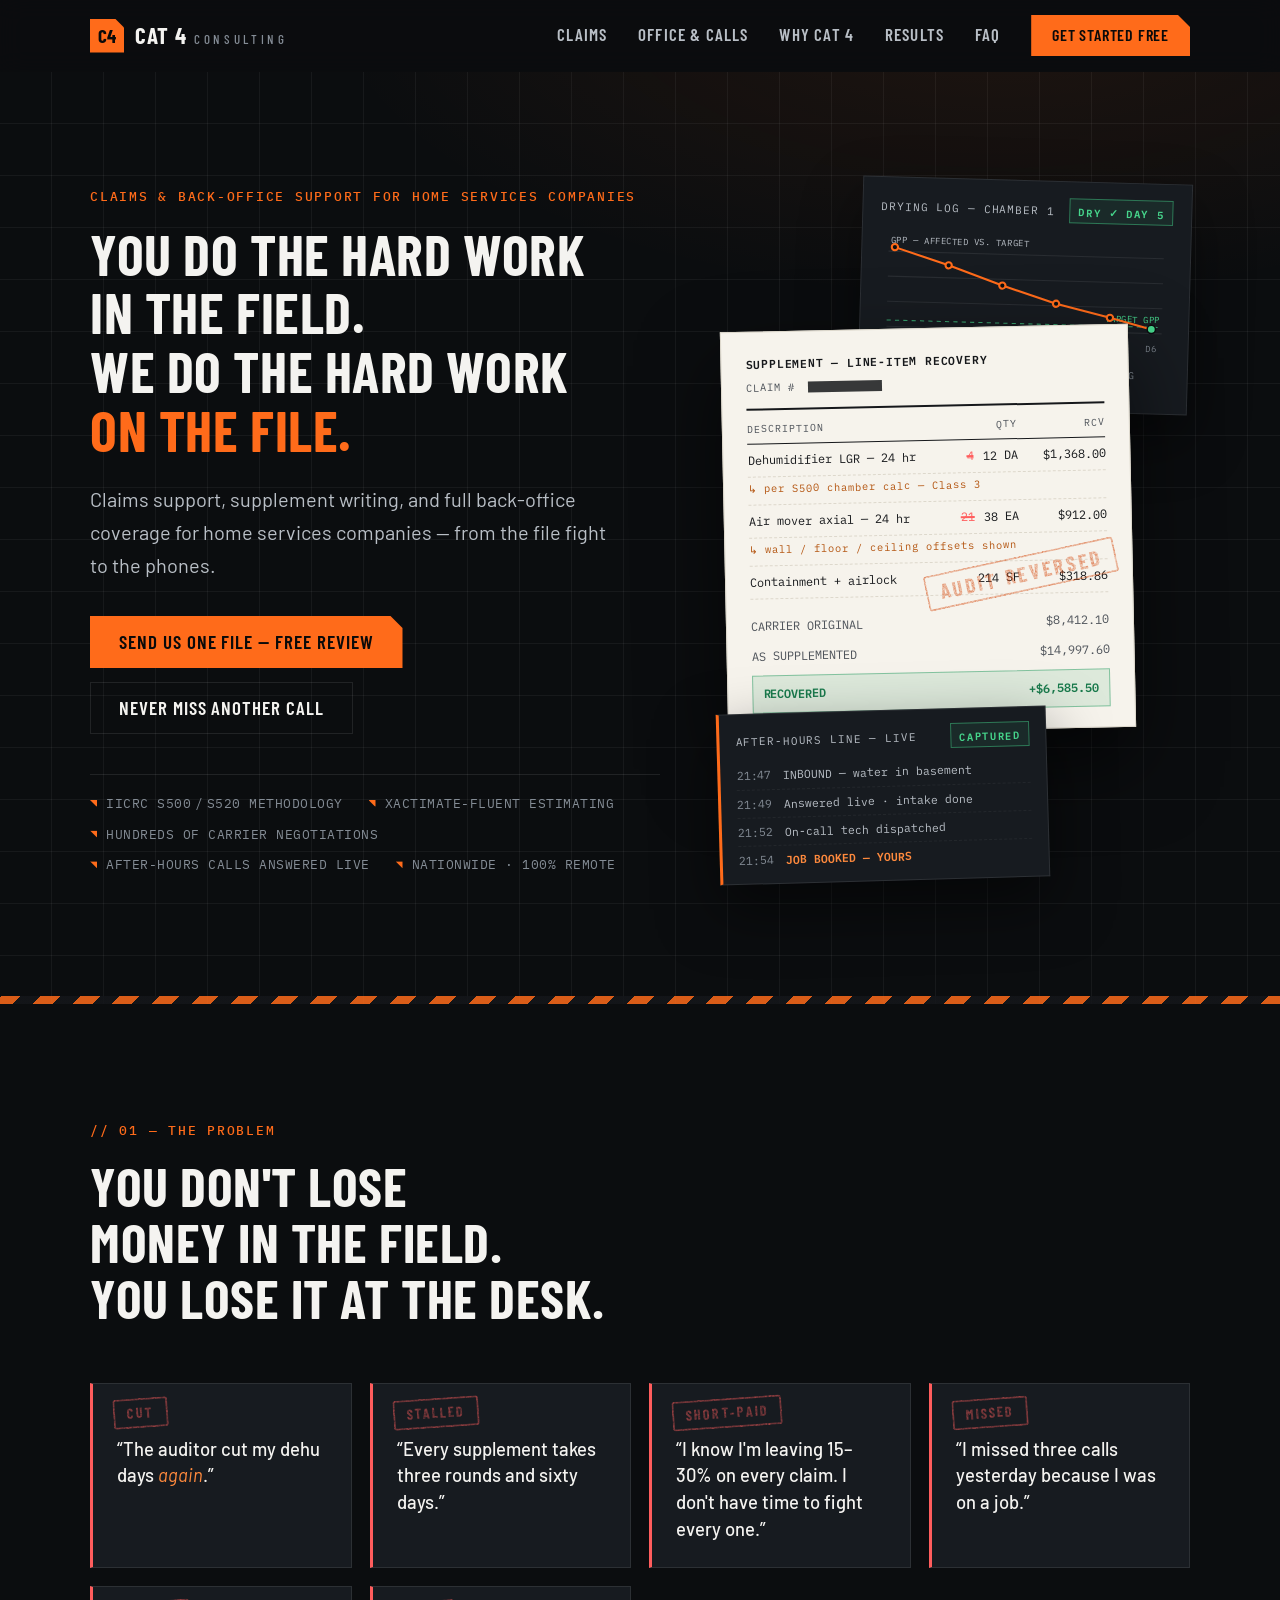
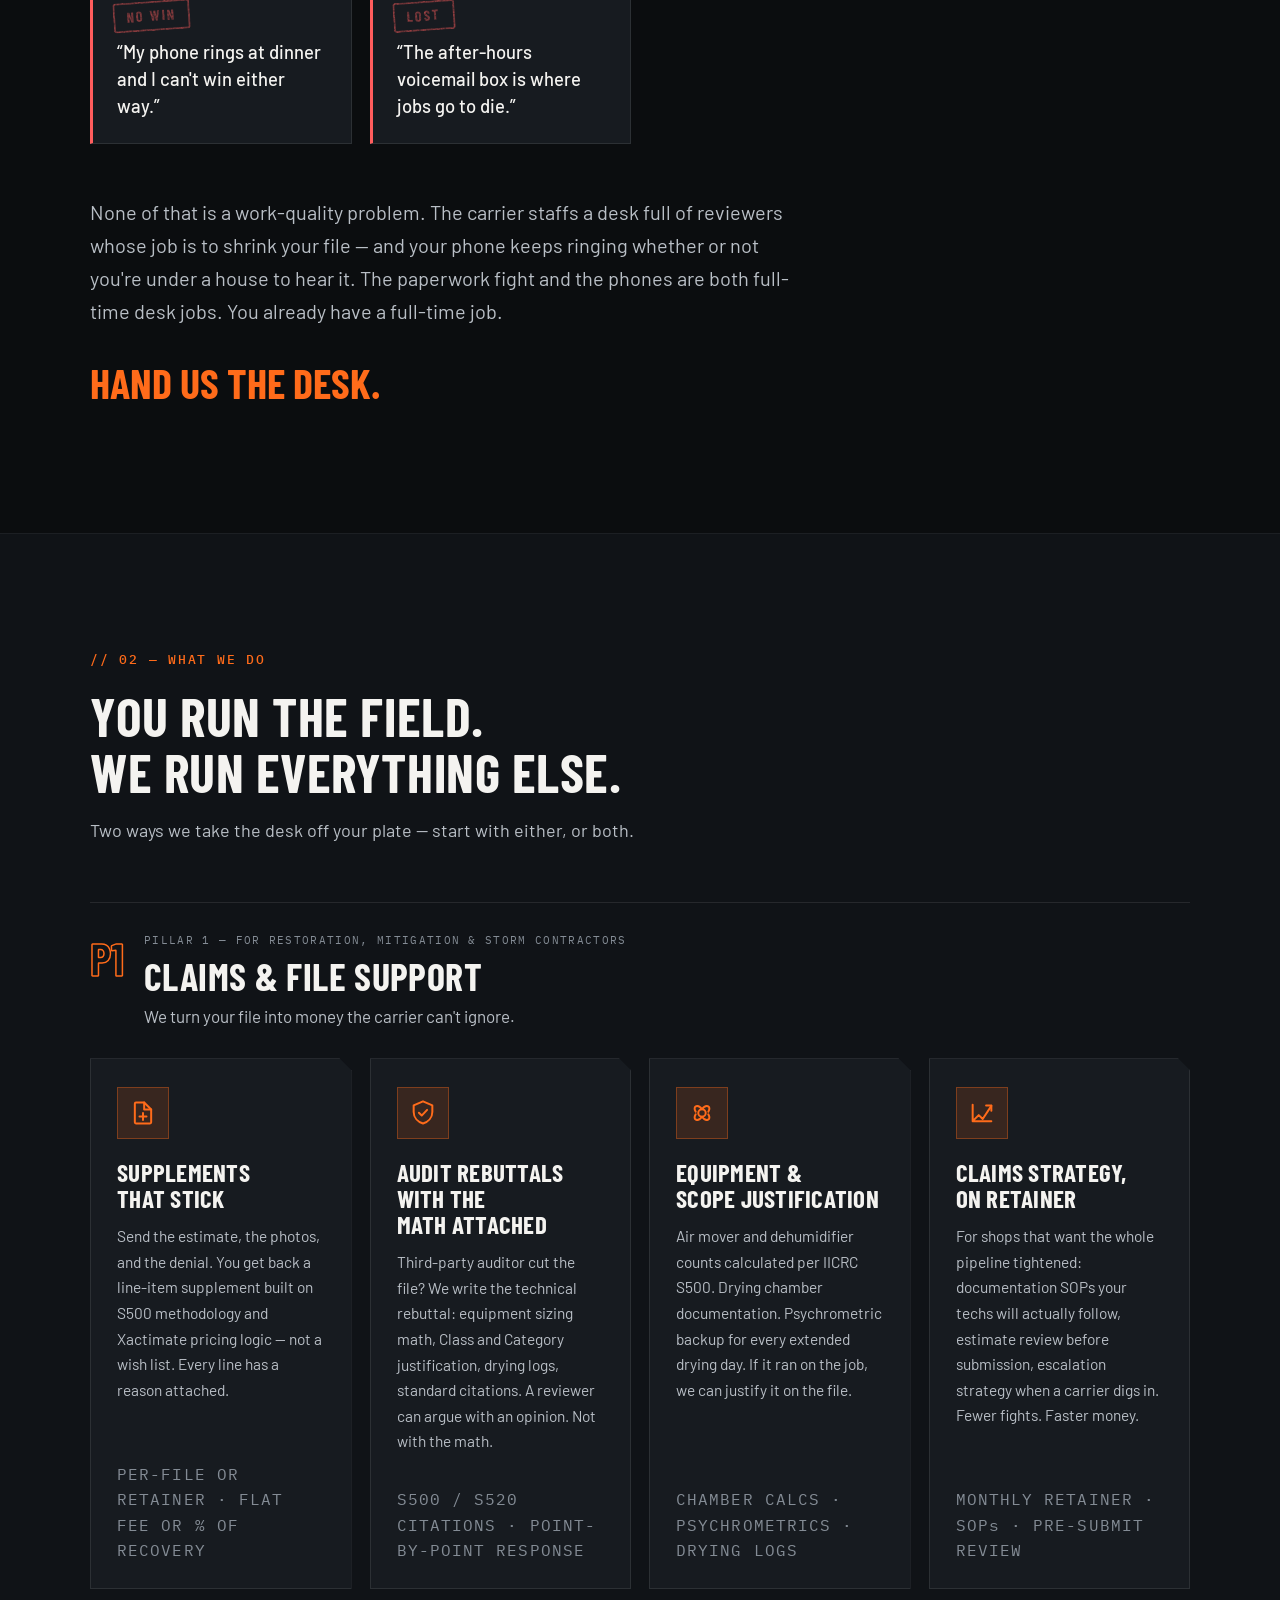
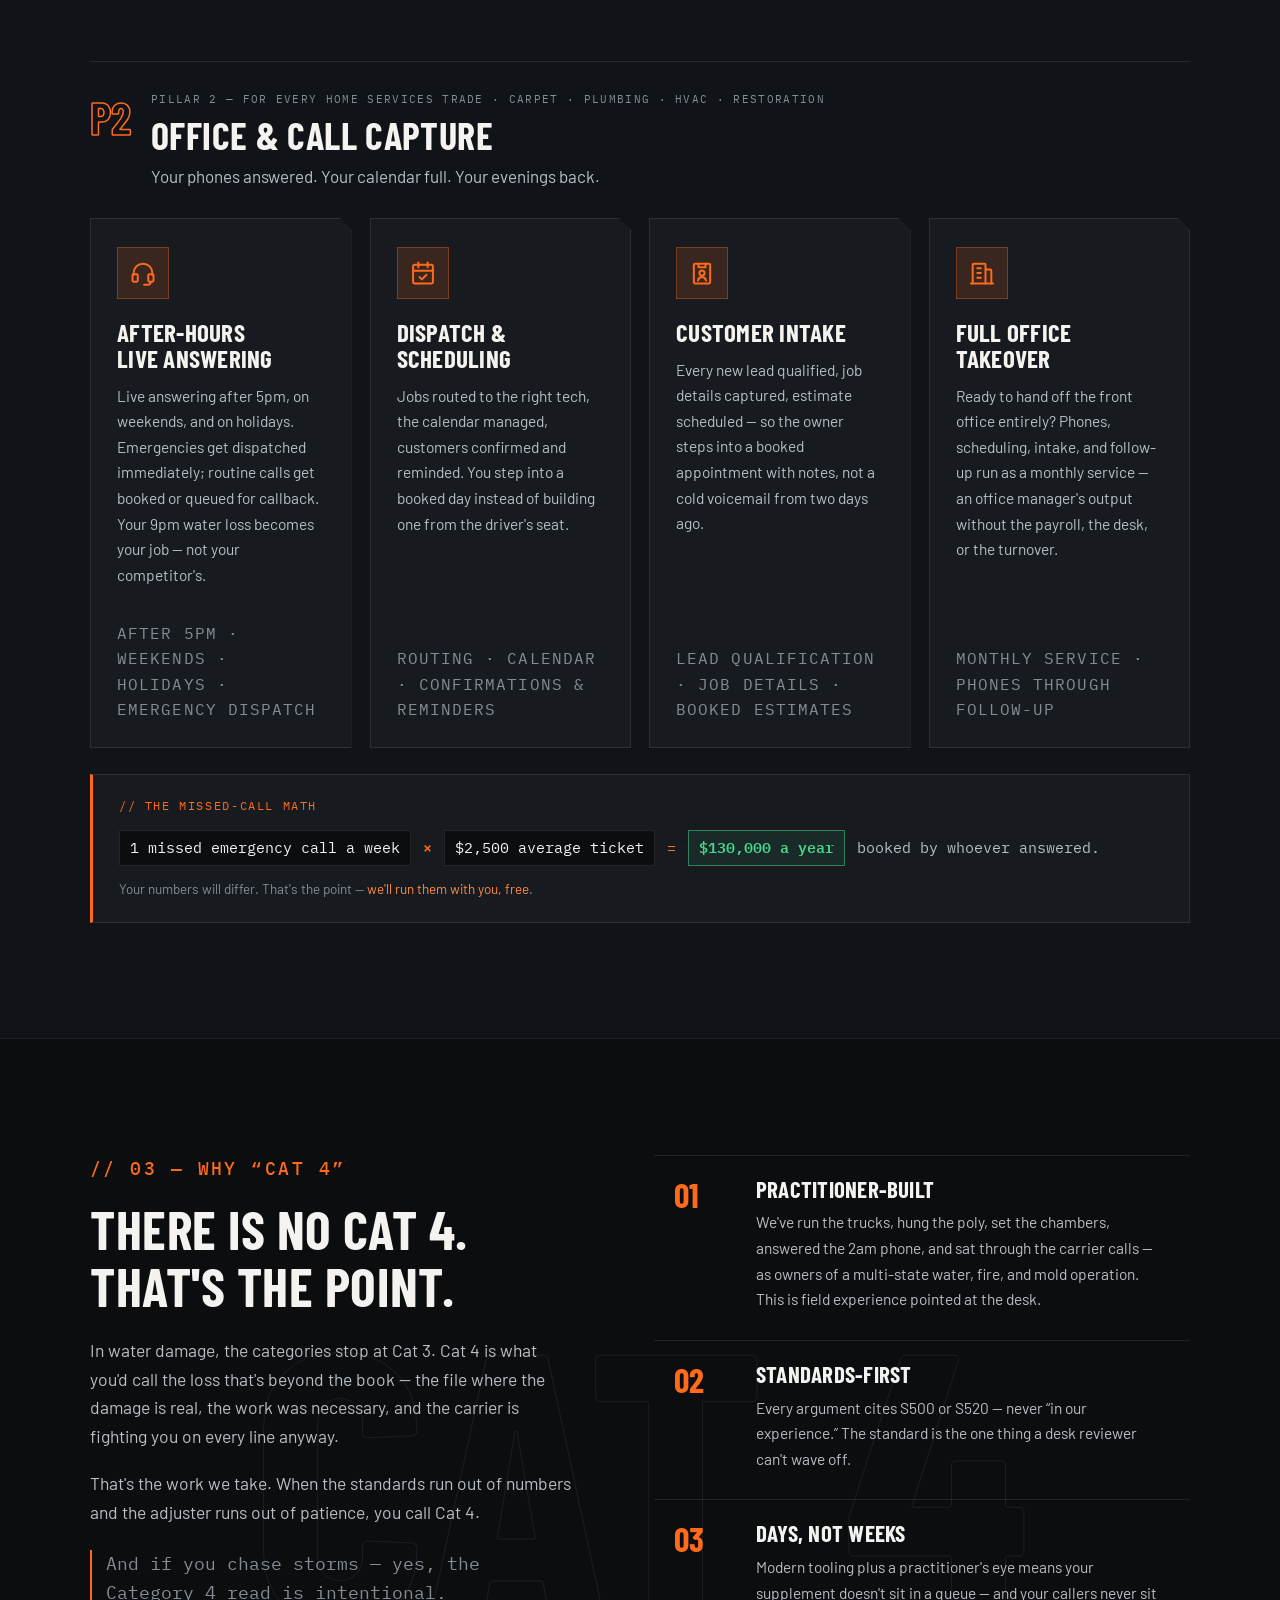
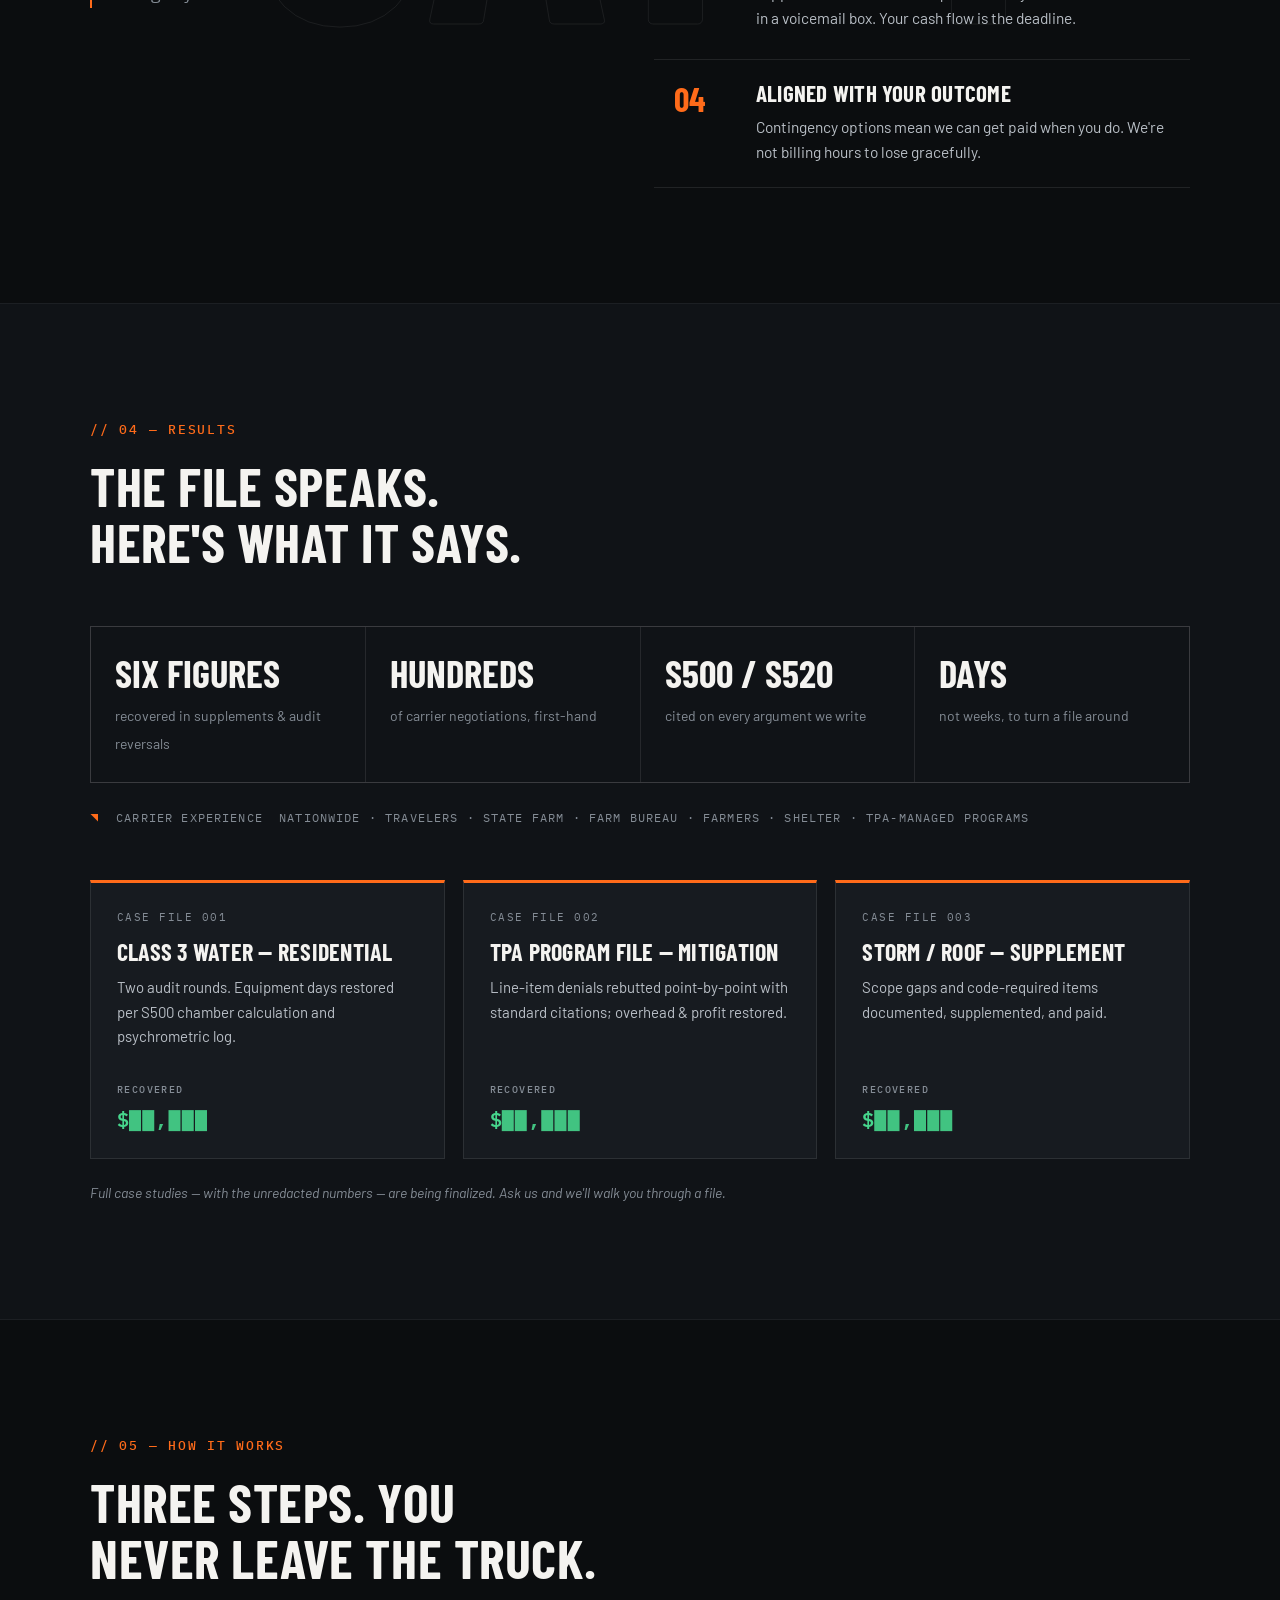
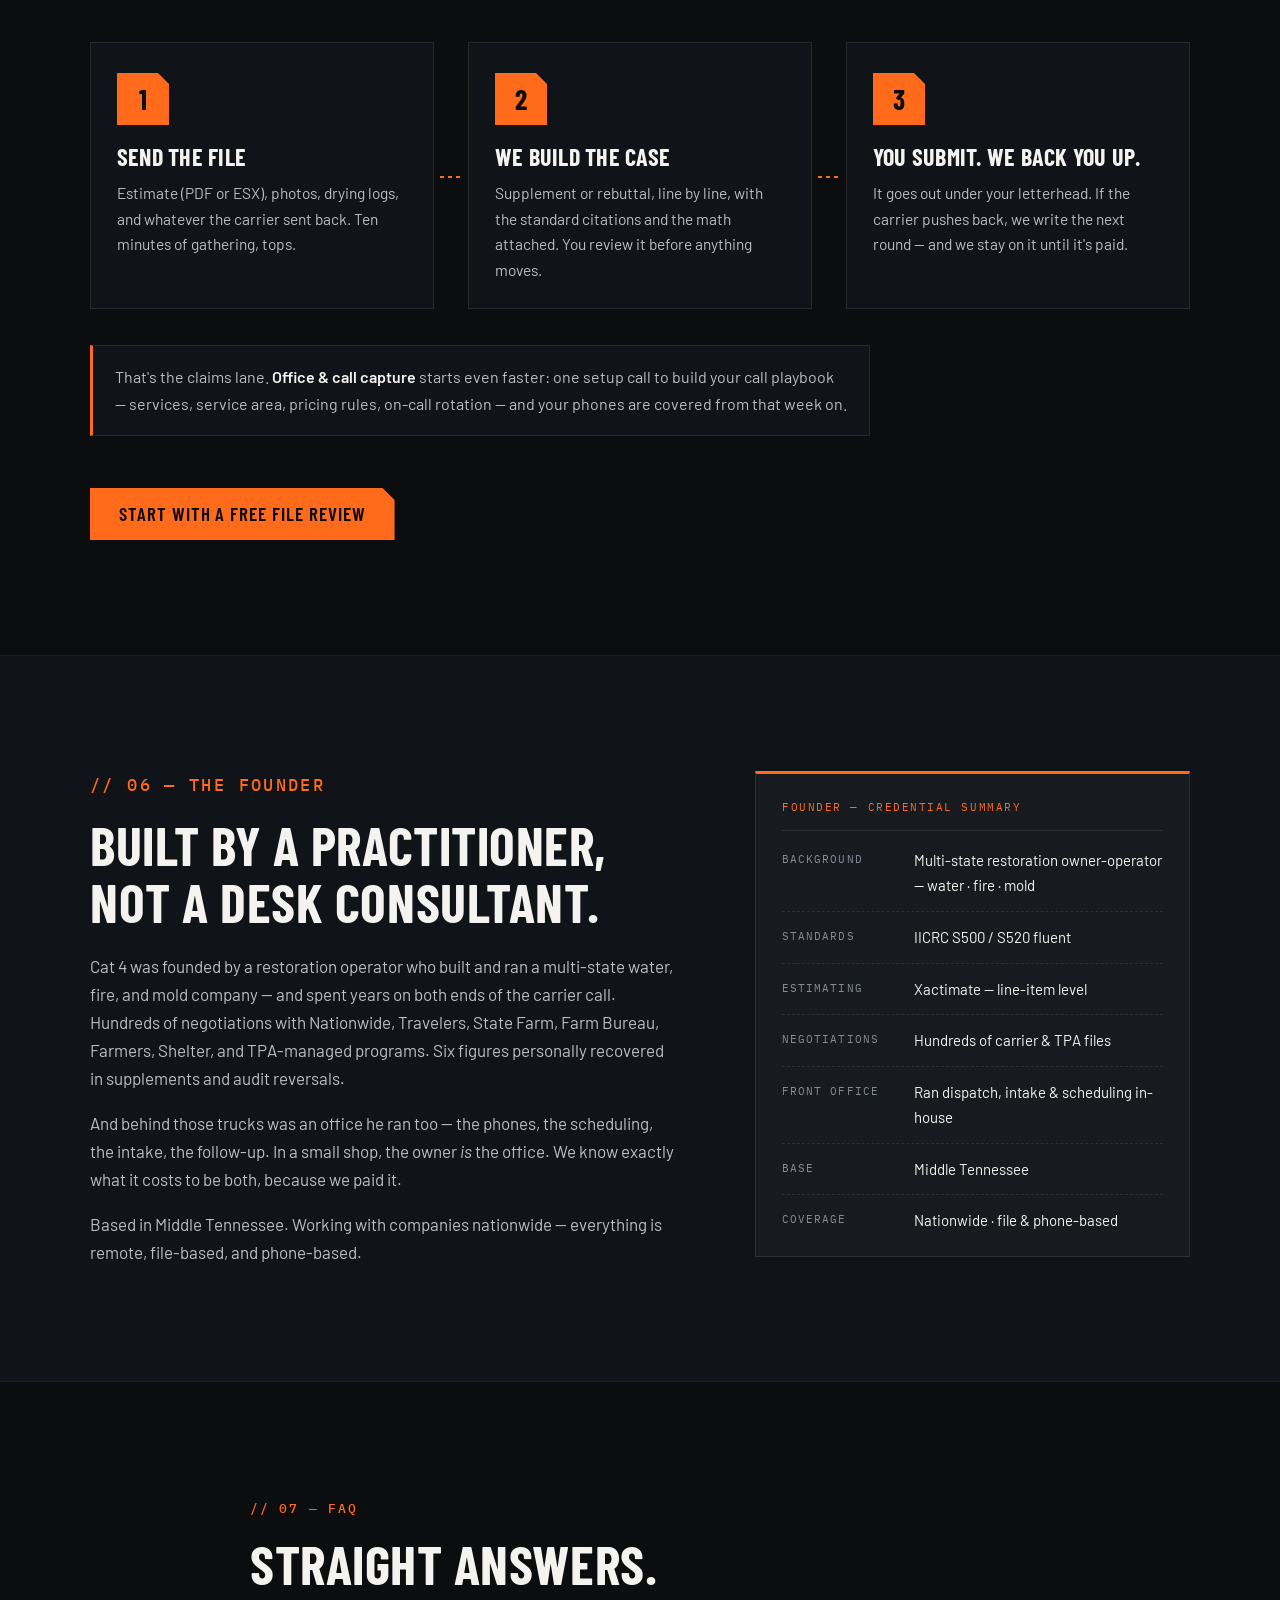
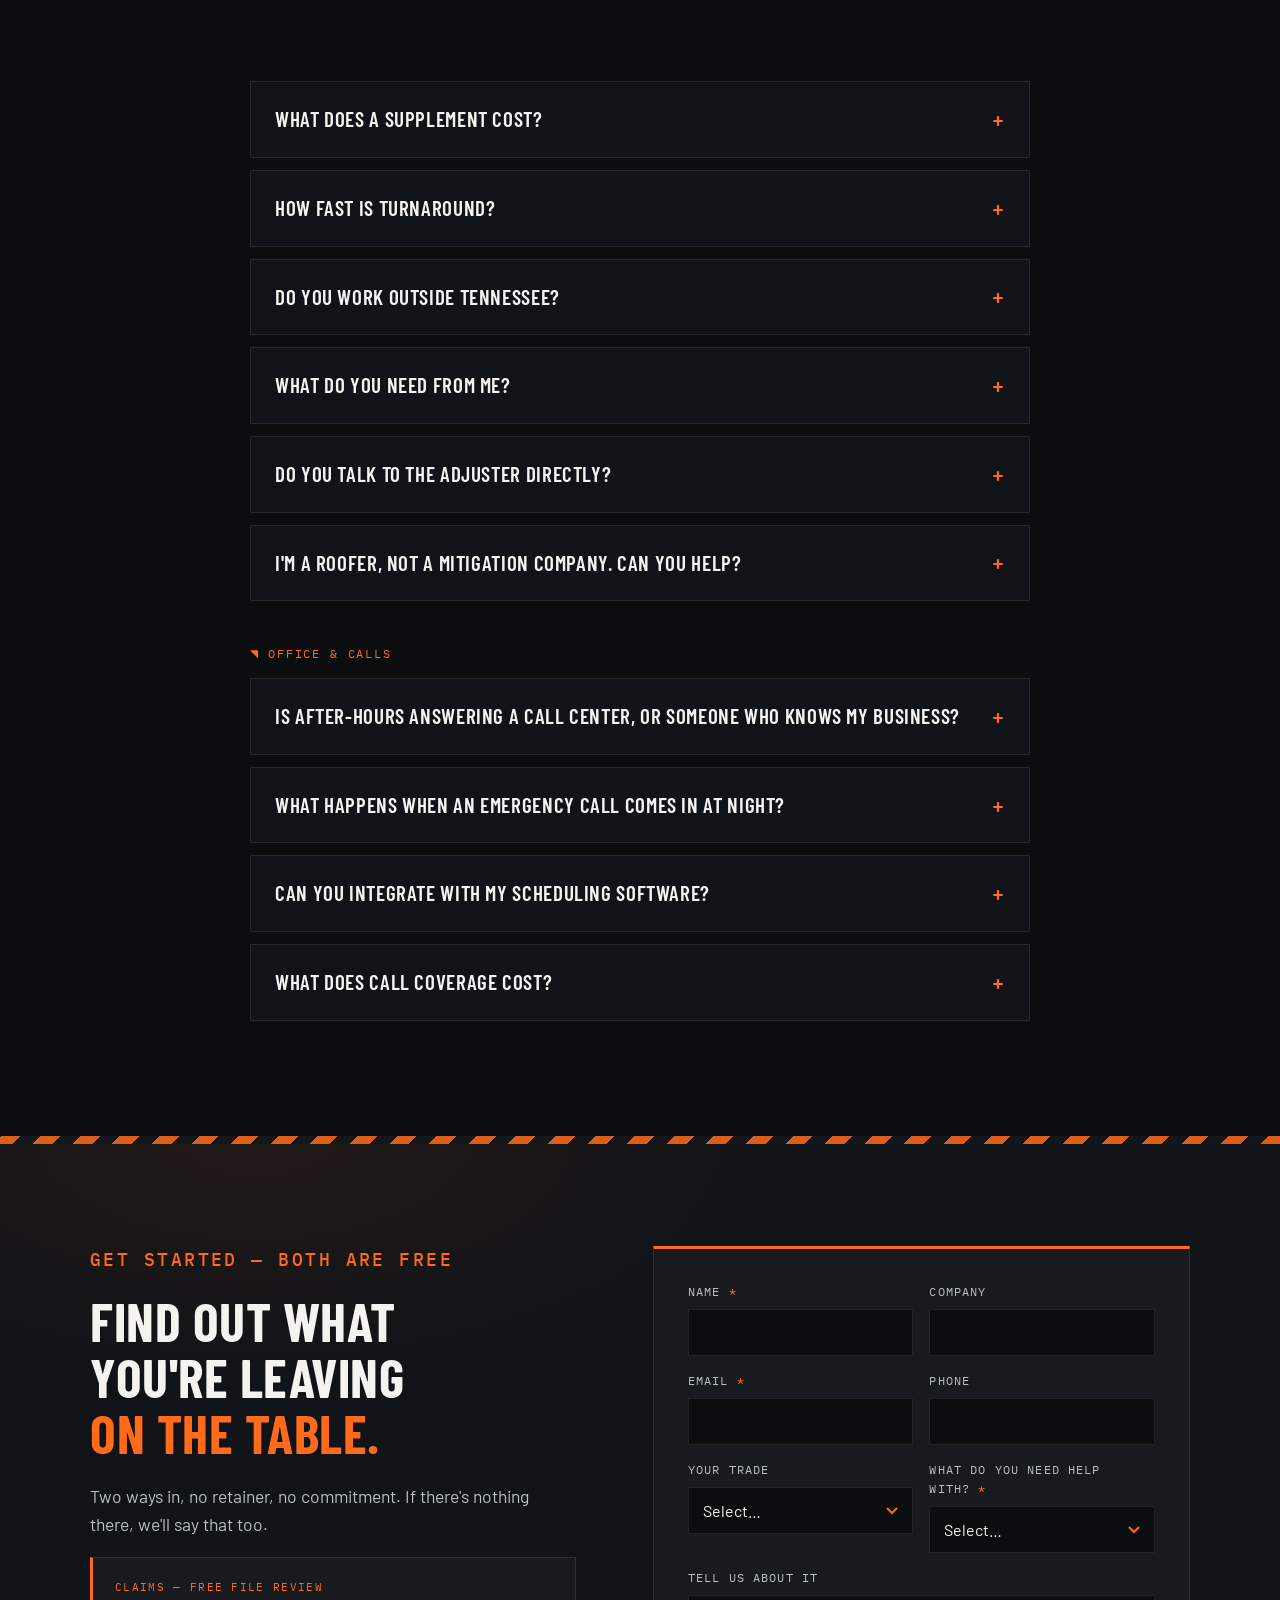
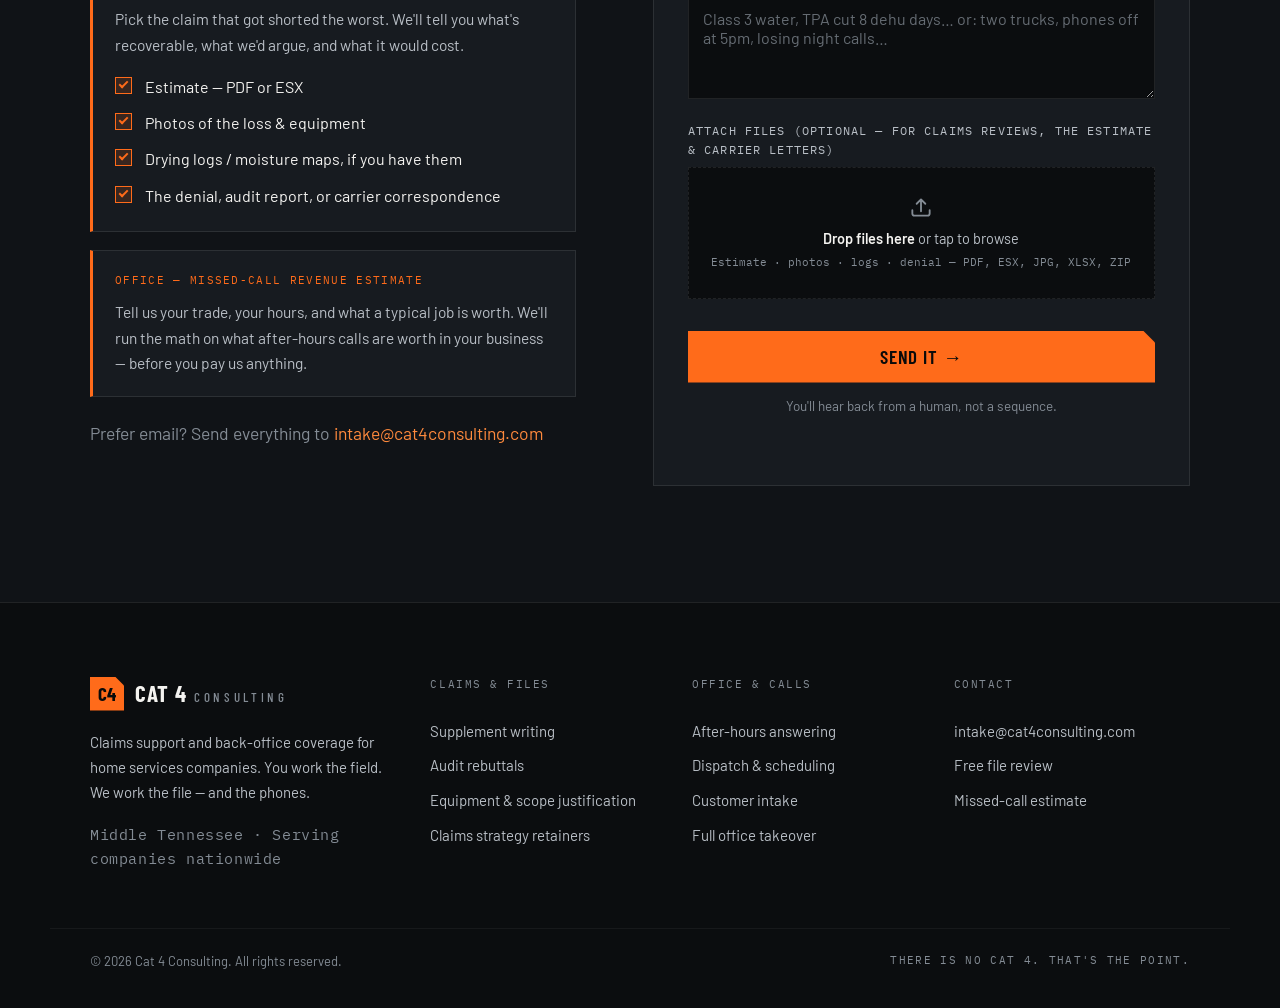
==== commit fda7651e: "Add Office & Call Capture pillar and move site to cat4consulting.com - Rework landing page around bo" ====
--- a/index.html
+++ b/index.html
@@ -3,18 +3,18 @@
 <head>
   <meta charset="UTF-8">
   <meta name="viewport" content="width=device-width, initial-scale=1.0">
-  <title>Cat 4 Consulting | Supplement Writing &amp; Audit Rebuttals for Restoration Contractors</title>
-  <meta name="description" content="Insurance supplement writing, audit rebuttals, and IICRC-backed claims support for restoration contractors. Send one file — free review.">
-  <link rel="canonical" href="https://cat4.site/">
+  <title>Cat 4 Consulting | Claims Support &amp; Back-Office Services for Home Services Companies</title>
+  <meta name="description" content="Supplement writing, audit rebuttals, and after-hours call answering for restoration and home services companies. You work the field; we work the file.">
+  <link rel="canonical" href="https://cat4consulting.com/">
   <meta name="theme-color" content="#0B0D0F">
 
   <!-- Open Graph / social -->
   <meta property="og:type" content="website">
   <meta property="og:site_name" content="Cat 4 Consulting">
-  <meta property="og:title" content="Cat 4 Consulting | Supplement Writing &amp; Audit Rebuttals for Restoration Contractors">
-  <meta property="og:description" content="Insurance supplement writing, audit rebuttals, and IICRC-backed claims support for restoration contractors. Send one file — free review.">
-  <meta property="og:url" content="https://cat4.site/">
-  <meta property="og:image" content="https://cat4.site/assets/og-image.png">
+  <meta property="og:title" content="Cat 4 Consulting | Claims Support &amp; Back-Office Services for Home Services Companies">
+  <meta property="og:description" content="Supplement writing, audit rebuttals, and after-hours call answering for restoration and home services companies. You work the field; we work the file.">
+  <meta property="og:url" content="https://cat4consulting.com/">
+  <meta property="og:image" content="https://cat4consulting.com/assets/og-image.png">
   <meta property="og:image:width" content="1200">
   <meta property="og:image:height" content="630">
   <meta name="twitter:card" content="summary_large_image">
@@ -35,12 +35,12 @@
     "@context": "https://schema.org",
     "@type": "ProfessionalService",
     "name": "Cat 4 Consulting",
-    "url": "https://cat4.site/",
-    "description": "Insurance supplement writing, audit rebuttals, equipment and scope justification, and claims strategy consulting for restoration, mitigation, and storm contractors. IICRC S500/S520-backed, Xactimate-fluent, nationwide and file-based.",
+    "url": "https://cat4consulting.com/",
+    "description": "Claims and back-office support for home services companies: insurance supplement writing, audit rebuttals, equipment and scope justification, and claims strategy for restoration contractors — plus after-hours call answering, dispatch, scheduling, and customer intake for every home services trade.",
     "slogan": "You do the hard work in the field. We do the hard work on the file.",
     "address": { "@type": "PostalAddress", "addressRegion": "TN", "addressCountry": "US" },
     "areaServed": "US",
-    "knowsAbout": ["IICRC S500", "IICRC S520", "Xactimate", "insurance supplements", "audit rebuttals", "water damage restoration", "claims consulting"]
+    "knowsAbout": ["IICRC S500", "IICRC S520", "Xactimate", "insurance supplements", "audit rebuttals", "water damage restoration", "claims consulting", "after-hours call answering", "dispatch and scheduling", "customer intake"]
   }
   </script>
 </head>
@@ -55,12 +55,12 @@
       <span class="brand-word">CAT&nbsp;4 <span class="brand-sub">CONSULTING</span></span>
     </a>
     <nav class="site-nav" id="site-nav" aria-label="Main navigation">
-      <a href="#services">Services</a>
+      <a href="#claims">Claims</a>
+      <a href="#office">Office &amp; Calls</a>
       <a href="#why">Why Cat 4</a>
       <a href="#results">Results</a>
-      <a href="#how-it-works">How It Works</a>
       <a href="#faq">FAQ</a>
-      <a class="btn btn-primary btn-nav" href="#file-review">Free File Review</a>
+      <a class="btn btn-primary btn-nav" href="#file-review">Get Started Free</a>
     </nav>
     <button class="nav-toggle" aria-expanded="false" aria-controls="site-nav" aria-label="Open menu">
       <span class="nav-toggle-bar"></span>
@@ -76,28 +76,29 @@
   <section class="hero">
     <div class="container hero-grid">
       <div class="hero-copy">
-        <p class="kicker">CLAIMS SUPPORT FOR RESTORATION &amp; STORM CONTRACTORS</p>
+        <p class="kicker">CLAIMS &amp; BACK-OFFICE SUPPORT FOR HOME SERVICES COMPANIES</p>
         <h1 class="hero-headline">
           You do the hard work<br>in the field.<br>
           We do the hard work<br><span class="hl-file">on the file.</span>
         </h1>
         <p class="hero-sub">
-          Supplement writing, audit rebuttals, and claims strategy for restoration
-          contractors — backed by IICRC standards and real field experience.
+          Claims support, supplement writing, and full back-office coverage for home
+          services companies — from the file fight to the phones.
         </p>
         <div class="hero-ctas">
           <a class="btn btn-primary" href="#file-review">Send us one file — free review</a>
-          <a class="btn btn-ghost" href="#how-it-works">See how it works</a>
+          <a class="btn btn-ghost" href="#office">Never miss another call</a>
         </div>
         <ul class="trust-strip" aria-label="Credentials">
           <li>IICRC S500&thinsp;/&thinsp;S520 methodology</li>
           <li>Xactimate-fluent estimating</li>
           <li>Hundreds of carrier negotiations</li>
-          <li>Nationwide &middot; 100% file-based</li>
+          <li>After-hours calls answered live</li>
+          <li>Nationwide &middot; 100% remote</li>
         </ul>
       </div>
 
-      <!-- Data-as-imagery: sample supplement + drying log -->
+      <!-- Data-as-imagery: drying log + supplement + after-hours call log -->
       <div class="hero-visual" aria-hidden="true">
         <div class="doc-stack">
           <figure class="doc-chart">
@@ -166,11 +167,6 @@
                 <span>214 SF</span>
                 <span>$318.86</span>
               </div>
-              <div class="doc-row">
-                <span>Equipment decon — Cat 3</span>
-                <span>1 EA</span>
-                <span>$187.40</span>
-              </div>
             </div>
             <div class="doc-totals">
               <div class="doc-total"><span>CARRIER ORIGINAL</span><span>$8,412.10</span></div>
@@ -179,6 +175,19 @@
             </div>
             <span class="stamp stamp-orange doc-stamp">AUDIT&nbsp;REVERSED</span>
             <span class="specimen">SAMPLE FILE — FOR ILLUSTRATION</span>
+          </figure>
+
+          <figure class="doc-call">
+            <figcaption class="doc-call-head">
+              <span>AFTER-HOURS LINE — LIVE</span>
+              <span class="chip chip-green">CAPTURED</span>
+            </figcaption>
+            <div class="call-rows">
+              <div class="call-row"><span class="call-time">21:47</span><span>INBOUND — water in basement</span></div>
+              <div class="call-row"><span class="call-time">21:49</span><span>Answered live &middot; intake done</span></div>
+              <div class="call-row"><span class="call-time">21:52</span><span>On-call tech dispatched</span></div>
+              <div class="call-row call-row-hi"><span class="call-time">21:54</span><span>JOB BOOKED — YOURS</span></div>
+            </div>
           </figure>
         </div>
       </div>
@@ -191,7 +200,7 @@
     <div class="container">
       <header class="section-head reveal">
         <p class="kicker">// 01 — THE PROBLEM</p>
-        <h2>The job went fine.<br>Then the file hit the carrier's desk.</h2>
+        <h2>You don't lose money in the field.<br>You lose it at the desk.</h2>
       </header>
       <div class="problem-grid">
         <blockquote class="problem-card reveal">
@@ -199,101 +208,220 @@
           <p>&ldquo;The auditor cut my dehu days <em>again</em>.&rdquo;</p>
         </blockquote>
         <blockquote class="problem-card reveal">
-          <span class="stamp stamp-red">DENIED</span>
-          <p>&ldquo;The carrier says my air mover count is &lsquo;excessive.&rsquo;&rdquo;</p>
-        </blockquote>
-        <blockquote class="problem-card reveal">
           <span class="stamp stamp-red">STALLED</span>
           <p>&ldquo;Every supplement takes three rounds and sixty days.&rdquo;</p>
         </blockquote>
         <blockquote class="problem-card reveal">
           <span class="stamp stamp-red">SHORT-PAID</span>
-          <p>&ldquo;I know I'm leaving 15&ndash;30% on every claim. I can't fight every one.&rdquo;</p>
+          <p>&ldquo;I know I'm leaving 15&ndash;30% on every claim. I don't have time to fight every one.&rdquo;</p>
+        </blockquote>
+        <blockquote class="problem-card reveal">
+          <span class="stamp stamp-red">MISSED</span>
+          <p>&ldquo;I missed three calls yesterday because I was on a job.&rdquo;</p>
+        </blockquote>
+        <blockquote class="problem-card reveal">
+          <span class="stamp stamp-red">NO WIN</span>
+          <p>&ldquo;My phone rings at dinner and I can't win either way.&rdquo;</p>
+        </blockquote>
+        <blockquote class="problem-card reveal">
+          <span class="stamp stamp-red">LOST</span>
+          <p>&ldquo;The after-hours voicemail box is where jobs go to die.&rdquo;</p>
         </blockquote>
       </div>
       <div class="problem-closer reveal">
         <p>
-          None of that is an accident. Carriers and TPAs staff a desk full of reviewers
-          whose job is to shrink your file. The equipment ran. The work is in the photos.
-          What's missing is the fight on paper — and that's a full-time skill.
+          None of that is a work-quality problem. The carrier staffs a desk full of
+          reviewers whose job is to shrink your file — and your phone keeps ringing
+          whether or not you're under a house to hear it. The paperwork fight and the
+          phones are both full-time desk jobs. You already have a full-time job.
         </p>
-        <p class="problem-punch">It's ours.</p>
+        <p class="problem-punch">Hand us the desk.</p>
       </div>
     </div>
   </section>
 
-  <!-- ============ 02 SERVICES ============ -->
+  <!-- ============ 02 WHAT WE DO ============ -->
   <section class="section section-alt" id="services">
     <div class="container">
       <header class="section-head reveal">
         <p class="kicker">// 02 — WHAT WE DO</p>
-        <h2>We turn your file into money the carrier can't ignore.</h2>
+        <h2>You run the field.<br>We run everything else.</h2>
+        <p class="section-lede">Two ways we take the desk off your plate — start with either, or both.</p>
       </header>
-      <div class="card-grid">
-        <article class="service-card reveal">
-          <div class="service-icon" aria-hidden="true">
-            <svg viewBox="0 0 24 24" width="28" height="28" fill="none" stroke="currentColor" stroke-width="1.7" stroke-linecap="round" stroke-linejoin="round">
-              <path d="M13 3H6a1 1 0 0 0-1 1v16a1 1 0 0 0 1 1h12a1 1 0 0 0 1-1V9z"></path>
-              <path d="M13 3v6h6"></path>
-              <path d="M12 12v6M9 15h6"></path>
-            </svg>
-          </div>
-          <h3>Supplements that stick</h3>
-          <p>
-            Send the estimate, the photos, and the denial. You get back a line-item
-            supplement built on S500 methodology and Xactimate pricing logic — not a
-            wish list. Every line has a reason attached.
+
+      <!-- Pillar 1: Claims & File Support -->
+      <div class="pillar" id="claims">
+        <div class="pillar-head reveal">
+          <span class="pillar-num" aria-hidden="true">P1</span>
+          <div>
+            <p class="pillar-kicker">PILLAR 1 — FOR RESTORATION, MITIGATION &amp; STORM CONTRACTORS</p>
+            <h3 class="pillar-title">Claims &amp; File Support</h3>
+            <p class="pillar-sub">We turn your file into money the carrier can't ignore.</p>
+          </div>
+        </div>
+        <div class="card-grid">
+          <article class="service-card reveal">
+            <div class="service-icon" aria-hidden="true">
+              <svg viewBox="0 0 24 24" width="28" height="28" fill="none" stroke="currentColor" stroke-width="1.7" stroke-linecap="round" stroke-linejoin="round">
+                <path d="M13 3H6a1 1 0 0 0-1 1v16a1 1 0 0 0 1 1h12a1 1 0 0 0 1-1V9z"></path>
+                <path d="M13 3v6h6"></path>
+                <path d="M12 12v6M9 15h6"></path>
+              </svg>
+            </div>
+            <h4>Supplements that stick</h4>
+            <p>
+              Send the estimate, the photos, and the denial. You get back a line-item
+              supplement built on S500 methodology and Xactimate pricing logic — not a
+              wish list. Every line has a reason attached.
+            </p>
+            <p class="service-tags">PER-FILE OR RETAINER · FLAT FEE OR % OF RECOVERY</p>
+          </article>
+
+          <article class="service-card reveal">
+            <div class="service-icon" aria-hidden="true">
+              <svg viewBox="0 0 24 24" width="28" height="28" fill="none" stroke="currentColor" stroke-width="1.7" stroke-linecap="round" stroke-linejoin="round">
+                <path d="M12 2 4 5.5v5.6c0 4.6 3.4 8.4 8 9.9 4.6-1.5 8-5.3 8-9.9V5.5z"></path>
+                <path d="m8.5 11.8 2.4 2.4 4.6-4.9"></path>
+              </svg>
+            </div>
+            <h4>Audit rebuttals with the math attached</h4>
+            <p>
+              Third-party auditor cut the file? We write the technical rebuttal:
+              equipment sizing math, Class and Category justification, drying logs,
+              standard citations. A reviewer can argue with an opinion. Not with the math.
+            </p>
+            <p class="service-tags">S500 / S520 CITATIONS · POINT-BY-POINT RESPONSE</p>
+          </article>
+
+          <article class="service-card reveal">
+            <div class="service-icon" aria-hidden="true">
+              <svg viewBox="0 0 24 24" width="28" height="28" fill="none" stroke="currentColor" stroke-width="1.7" stroke-linecap="round" stroke-linejoin="round">
+                <circle cx="12" cy="12" r="3.2"></circle>
+                <path d="M12 8.8c3.2-4.6 8.5-3 5.4 2.1M12 8.8C8.8 4.2 3.5 5.8 6.6 10.9m5.4 4.3c-3.2 4.6-8.5 3-5.4-2.1m5.4 2.1c3.2 4.6 8.5 3 5.4-2.1"></path>
+              </svg>
+            </div>
+            <h4>Equipment &amp; scope justification</h4>
+            <p>
+              Air mover and dehumidifier counts calculated per IICRC S500. Drying chamber
+              documentation. Psychrometric backup for every extended drying day. If it ran
+              on the job, we can justify it on the file.
+            </p>
+            <p class="service-tags">CHAMBER CALCS · PSYCHROMETRICS · DRYING LOGS</p>
+          </article>
+
+          <article class="service-card reveal">
+            <div class="service-icon" aria-hidden="true">
+              <svg viewBox="0 0 24 24" width="28" height="28" fill="none" stroke="currentColor" stroke-width="1.7" stroke-linecap="round" stroke-linejoin="round">
+                <path d="M4 19h16M4 19V5m0 14 5.2-5.2 3.4 3.4L20 5.9"></path>
+                <path d="M15.5 5.5H20V10"></path>
+              </svg>
+            </div>
+            <h4>Claims strategy, on retainer</h4>
+            <p>
+              For shops that want the whole pipeline tightened: documentation SOPs your
+              techs will actually follow, estimate review before submission, escalation
+              strategy when a carrier digs in. Fewer fights. Faster money.
+            </p>
+            <p class="service-tags">MONTHLY RETAINER · SOPs · PRE-SUBMIT REVIEW</p>
+          </article>
+        </div>
+      </div>
+
+      <!-- Pillar 2: Office & Call Capture -->
+      <div class="pillar" id="office">
+        <div class="pillar-head reveal">
+          <span class="pillar-num" aria-hidden="true">P2</span>
+          <div>
+            <p class="pillar-kicker">PILLAR 2 — FOR EVERY HOME SERVICES TRADE · CARPET · PLUMBING · HVAC · RESTORATION</p>
+            <h3 class="pillar-title">Office &amp; Call Capture</h3>
+            <p class="pillar-sub">Your phones answered. Your calendar full. Your evenings back.</p>
+          </div>
+        </div>
+        <div class="card-grid">
+          <article class="service-card reveal">
+            <div class="service-icon" aria-hidden="true">
+              <svg viewBox="0 0 24 24" width="28" height="28" fill="none" stroke="currentColor" stroke-width="1.7" stroke-linecap="round" stroke-linejoin="round">
+                <path d="M4 13.5V12a8 8 0 0 1 16 0v1.5"></path>
+                <rect x="3" y="13" width="4.5" height="6.5" rx="1"></rect>
+                <rect x="16.5" y="13" width="4.5" height="6.5" rx="1"></rect>
+                <path d="M18.5 19.5v.5a2 2 0 0 1-2 2H13"></path>
+              </svg>
+            </div>
+            <h4>After-hours live answering</h4>
+            <p>
+              Live answering after 5pm, on weekends, and on holidays. Emergencies get
+              dispatched immediately; routine calls get booked or queued for callback.
+              Your 9pm water loss becomes your job — not your competitor's.
+            </p>
+            <p class="service-tags">AFTER 5PM · WEEKENDS · HOLIDAYS · EMERGENCY DISPATCH</p>
+          </article>
+
+          <article class="service-card reveal">
+            <div class="service-icon" aria-hidden="true">
+              <svg viewBox="0 0 24 24" width="28" height="28" fill="none" stroke="currentColor" stroke-width="1.7" stroke-linecap="round" stroke-linejoin="round">
+                <rect x="3.5" y="5" width="17" height="16" rx="1.5"></rect>
+                <path d="M3.5 10h17M8 3v4M16 3v4"></path>
+                <path d="m9 15.5 2 2 4-4"></path>
+              </svg>
+            </div>
+            <h4>Dispatch &amp; scheduling</h4>
+            <p>
+              Jobs routed to the right tech, the calendar managed, customers confirmed
+              and reminded. You step into a booked day instead of building one from the
+              driver's seat.
+            </p>
+            <p class="service-tags">ROUTING · CALENDAR · CONFIRMATIONS &amp; REMINDERS</p>
+          </article>
+
+          <article class="service-card reveal">
+            <div class="service-icon" aria-hidden="true">
+              <svg viewBox="0 0 24 24" width="28" height="28" fill="none" stroke="currentColor" stroke-width="1.7" stroke-linecap="round" stroke-linejoin="round">
+                <path d="M9 4h6v3H9z"></path>
+                <path d="M15 4h3a1 1 0 0 1 1 1v15a1 1 0 0 1-1 1H6a1 1 0 0 1-1-1V5a1 1 0 0 1 1-1h3"></path>
+                <circle cx="12" cy="12" r="2.2"></circle>
+                <path d="M8.5 18.5c.6-2 2-3 3.5-3s2.9 1 3.5 3"></path>
+              </svg>
+            </div>
+            <h4>Customer intake</h4>
+            <p>
+              Every new lead qualified, job details captured, estimate scheduled — so the
+              owner steps into a booked appointment with notes, not a cold voicemail from
+              two days ago.
+            </p>
+            <p class="service-tags">LEAD QUALIFICATION · JOB DETAILS · BOOKED ESTIMATES</p>
+          </article>
+
+          <article class="service-card reveal">
+            <div class="service-icon" aria-hidden="true">
+              <svg viewBox="0 0 24 24" width="28" height="28" fill="none" stroke="currentColor" stroke-width="1.7" stroke-linecap="round" stroke-linejoin="round">
+                <path d="M4 21V5a1 1 0 0 1 1-1h9a1 1 0 0 1 1 1v16"></path>
+                <path d="M15 9h4a1 1 0 0 1 1 1v11"></path>
+                <path d="M2.5 21h19"></path>
+                <path d="M8 8h3M8 12h3M8 16h3"></path>
+              </svg>
+            </div>
+            <h4>Full office takeover</h4>
+            <p>
+              Ready to hand off the front office entirely? Phones, scheduling, intake,
+              and follow-up run as a monthly service — an office manager's output without
+              the payroll, the desk, or the turnover.
+            </p>
+            <p class="service-tags">MONTHLY SERVICE · PHONES THROUGH FOLLOW-UP</p>
+          </article>
+        </div>
+
+        <div class="math-strip reveal" role="note">
+          <p class="math-head">// THE MISSED-CALL MATH</p>
+          <p class="math-line">
+            <span class="math-var">1 missed emergency call a week</span>
+            <span class="math-op">&times;</span>
+            <span class="math-var">$2,500 average ticket</span>
+            <span class="math-op">=</span>
+            <span class="math-total">$130,000 a year</span>
+            <span class="math-tail">booked by whoever answered.</span>
           </p>
-          <p class="service-tags">PER-FILE OR RETAINER · FLAT FEE OR % OF RECOVERY</p>
-        </article>
-
-        <article class="service-card reveal">
-          <div class="service-icon" aria-hidden="true">
-            <svg viewBox="0 0 24 24" width="28" height="28" fill="none" stroke="currentColor" stroke-width="1.7" stroke-linecap="round" stroke-linejoin="round">
-              <path d="M12 2 4 5.5v5.6c0 4.6 3.4 8.4 8 9.9 4.6-1.5 8-5.3 8-9.9V5.5z"></path>
-              <path d="m8.5 11.8 2.4 2.4 4.6-4.9"></path>
-            </svg>
-          </div>
-          <h3>Audit rebuttals with the math attached</h3>
-          <p>
-            Third-party auditor cut the file? We write the technical rebuttal:
-            equipment sizing math, Class and Category justification, drying logs,
-            standard citations. A reviewer can argue with an opinion. Not with the math.
-          </p>
-          <p class="service-tags">S500 / S520 CITATIONS · POINT-BY-POINT RESPONSE</p>
-        </article>
-
-        <article class="service-card reveal">
-          <div class="service-icon" aria-hidden="true">
-            <svg viewBox="0 0 24 24" width="28" height="28" fill="none" stroke="currentColor" stroke-width="1.7" stroke-linecap="round" stroke-linejoin="round">
-              <circle cx="12" cy="12" r="3.2"></circle>
-              <path d="M12 8.8c3.2-4.6 8.5-3 5.4 2.1M12 8.8C8.8 4.2 3.5 5.8 6.6 10.9m5.4 4.3c-3.2 4.6-8.5 3-5.4-2.1m5.4 2.1c3.2 4.6 8.5 3 5.4-2.1"></path>
-            </svg>
-          </div>
-          <h3>Equipment &amp; scope justification</h3>
-          <p>
-            Air mover and dehumidifier counts calculated per IICRC S500. Drying chamber
-            documentation. Psychrometric backup for every extended drying day. If it ran
-            on the job, we can justify it on the file.
-          </p>
-          <p class="service-tags">CHAMBER CALCS · PSYCHROMETRICS · DRYING LOGS</p>
-        </article>
-
-        <article class="service-card reveal">
-          <div class="service-icon" aria-hidden="true">
-            <svg viewBox="0 0 24 24" width="28" height="28" fill="none" stroke="currentColor" stroke-width="1.7" stroke-linecap="round" stroke-linejoin="round">
-              <path d="M4 19h16M4 19V5m0 14 5.2-5.2 3.4 3.4L20 5.9"></path>
-              <path d="M15.5 5.5H20V10"></path>
-            </svg>
-          </div>
-          <h3>Claims strategy, on retainer</h3>
-          <p>
-            For shops that want the whole pipeline tightened: documentation SOPs your
-            techs will actually follow, estimate review before submission, escalation
-            strategy when a carrier digs in. Fewer fights. Faster money.
-          </p>
-          <p class="service-tags">MONTHLY RETAINER · SOPs · PRE-SUBMIT REVIEW</p>
-        </article>
+          <p class="math-foot">Your numbers will differ. That's the point — <a href="#file-review">we'll run them with you, free</a>.</p>
+        </div>
       </div>
     </div>
   </section>
@@ -321,9 +449,9 @@
           <span class="why-num">01</span>
           <div>
             <h3>Practitioner-built</h3>
-            <p>We've run the trucks, hung the poly, set the chambers, and sat through the
-            carrier calls — as owners of a multi-state water, fire, and mold operation.
-            This is field experience pointed at paperwork.</p>
+            <p>We've run the trucks, hung the poly, set the chambers, answered the 2am
+            phone, and sat through the carrier calls — as owners of a multi-state water,
+            fire, and mold operation. This is field experience pointed at the desk.</p>
           </div>
         </li>
         <li class="why-item reveal">
@@ -339,7 +467,8 @@
           <div>
             <h3>Days, not weeks</h3>
             <p>Modern tooling plus a practitioner's eye means your supplement doesn't sit
-            in a queue. Your cash flow is the deadline.</p>
+            in a queue — and your callers never sit in a voicemail box. Your cash flow is
+            the deadline.</p>
           </div>
         </li>
         <li class="why-item reveal">
@@ -453,6 +582,11 @@
           next round — and we stay on it until it's paid.</p>
         </li>
       </ol>
+      <p class="steps-note reveal">
+        That's the claims lane. <strong>Office &amp; call capture</strong> starts even
+        faster: one setup call to build your call playbook — services, service area,
+        pricing rules, on-call rotation — and your phones are covered from that week on.
+      </p>
       <div class="section-cta reveal">
         <a class="btn btn-primary" href="#file-review">Start with a free file review</a>
       </div>
@@ -473,13 +607,13 @@
           personally recovered in supplements and audit reversals.
         </p>
         <p>
-          The crawlspaces were real. The chambers were real. The denials were real.
-          That's why the arguments work: they're written by someone who has actually
-          set the equipment the carrier is trying to cut.
+          And behind those trucks was an office he ran too — the phones, the
+          scheduling, the intake, the follow-up. In a small shop, the owner <em>is</em>
+          the office. We know exactly what it costs to be both, because we paid it.
         </p>
         <p>
-          Based in Middle Tennessee. Working files nationwide — everything is remote
-          and file-based.
+          Based in Middle Tennessee. Working with companies nationwide — everything is
+          remote, file-based, and phone-based.
         </p>
         <!-- Founder name + headshot pending approval: swap this section's credential
              card for a photo card and add the name once approved. -->
@@ -491,8 +625,9 @@
           <div class="cred-row"><dt>STANDARDS</dt><dd>IICRC S500 / S520 fluent</dd></div>
           <div class="cred-row"><dt>ESTIMATING</dt><dd>Xactimate — line-item level</dd></div>
           <div class="cred-row"><dt>NEGOTIATIONS</dt><dd>Hundreds of carrier &amp; TPA files</dd></div>
+          <div class="cred-row"><dt>FRONT OFFICE</dt><dd>Ran dispatch, intake &amp; scheduling in-house</dd></div>
           <div class="cred-row"><dt>BASE</dt><dd>Middle Tennessee</dd></div>
-          <div class="cred-row"><dt>COVERAGE</dt><dd>Nationwide · 100% file-based</dd></div>
+          <div class="cred-row"><dt>COVERAGE</dt><dd>Nationwide · file &amp; phone-based</dd></div>
         </dl>
       </aside>
     </div>
@@ -505,6 +640,8 @@
         <p class="kicker">// 07 — FAQ</p>
         <h2>Straight answers.</h2>
       </header>
+
+      <p class="faq-group reveal">CLAIMS &amp; FILES</p>
       <div class="faq-list reveal">
         <details class="faq-item">
           <summary>What does a supplement cost?</summary>
@@ -526,8 +663,9 @@
         <details class="faq-item">
           <summary>Do you work outside Tennessee?</summary>
           <div class="faq-body">
-            <p>Yes. Cat&nbsp;4 is based in Middle Tennessee and works files nationwide.
-            Everything is remote: you send the documentation, we send back the work.</p>
+            <p>Yes. Cat&nbsp;4 is based in Middle Tennessee and works nationwide.
+            Claims work is file-based and call capture is phone-based — nothing about
+            it requires us to be in your zip code.</p>
           </div>
         </details>
         <details class="faq-item">
@@ -556,6 +694,48 @@
           </div>
         </details>
       </div>
+
+      <p class="faq-group reveal">OFFICE &amp; CALLS</p>
+      <div class="faq-list reveal">
+        <details class="faq-item">
+          <summary>Is after-hours answering a call center, or someone who knows my business?</summary>
+          <div class="faq-body">
+            <p>Someone working from <em>your</em> playbook. Before we take a single
+            call, we build your intake script with you: your services, your service
+            area, your pricing rules, your on-call rotation. Callers hear your company
+            name — not a switchboard reading a generic script.</p>
+          </div>
+        </details>
+        <details class="faq-item">
+          <summary>What happens when an emergency call comes in at night?</summary>
+          <div class="faq-body">
+            <p>We answer live, qualify the loss — what's wet, for how long, is the
+            water shut off — capture the address and callback number, and dispatch per
+            your rules, straight to your on-call tech with everything they need. You
+            get a booked emergency job with notes, not a 6am voicemail from a customer
+            who already called someone else.</p>
+          </div>
+        </details>
+        <details class="faq-item">
+          <summary>Can you integrate with my scheduling software?</summary>
+          <div class="faq-body">
+            <p>In most cases, yes. If you run ServiceTitan, Housecall Pro, Jobber, or
+            even a shared calendar, we book directly into it. If your system is a
+            whiteboard and a group text, that works too — jobs get delivered however
+            you actually run your day.</p>
+          </div>
+        </details>
+        <details class="faq-item">
+          <summary>What does call coverage cost?</summary>
+          <div class="faq-body">
+            <p>A monthly subscription sized by call volume and hours of coverage, so a
+            two-truck carpet shop isn't priced like a ten-crew restoration company.
+            Tell us your trade and call pattern and we'll quote it straight — after we
+            run the missed-call math with you, free, so you know what <em>not</em>
+            answering already costs.</p>
+          </div>
+        </details>
+      </div>
     </div>
   </section>
 
@@ -565,26 +745,39 @@
     <div class="container">
       <div class="cta-grid">
         <div class="cta-copy reveal">
-          <p class="kicker">FREE FILE REVIEW</p>
-          <h2>Send us one file.<br><span class="hl-file">We'll find what they&nbsp;cut.</span></h2>
+          <p class="kicker">GET STARTED — BOTH ARE FREE</p>
+          <h2>Find out what you're leaving<br><span class="hl-file">on the table.</span></h2>
           <p>
-            Pick the claim that got shorted the worst. We'll tell you what's
-            recoverable, what we'd argue, and what it would cost. No retainer, no
-            commitment — and if there's nothing there, we'll say that too.
+            Two ways in, no retainer, no commitment. If there's nothing there,
+            we'll say that too.
           </p>
-          <ul class="cta-checklist">
-            <li>Estimate — PDF or ESX</li>
-            <li>Photos of the loss &amp; equipment</li>
-            <li>Drying logs / moisture maps, if you have them</li>
-            <li>The denial, audit report, or carrier correspondence</li>
-          </ul>
+
+          <div class="offer-card">
+            <p class="offer-tag">CLAIMS — FREE FILE REVIEW</p>
+            <p>Pick the claim that got shorted the worst. We'll tell you what's
+            recoverable, what we'd argue, and what it would cost.</p>
+            <ul class="cta-checklist">
+              <li>Estimate — PDF or ESX</li>
+              <li>Photos of the loss &amp; equipment</li>
+              <li>Drying logs / moisture maps, if you have them</li>
+              <li>The denial, audit report, or carrier correspondence</li>
+            </ul>
+          </div>
+
+          <div class="offer-card">
+            <p class="offer-tag">OFFICE — MISSED-CALL REVENUE ESTIMATE</p>
+            <p>Tell us your trade, your hours, and what a typical job is worth. We'll
+            run the math on what after-hours calls are worth in your business — before
+            you pay us anything.</p>
+          </div>
+
           <p class="cta-alt">
             Prefer email? Send everything to
-            <a href="mailto:intake@cat4.site" data-contact-email>intake@cat4.site</a>
+            <a href="mailto:intake@cat4consulting.com" data-contact-email>intake@cat4consulting.com</a>
           </p>
         </div>
 
-        <form class="review-form reveal" name="file-review" method="POST" enctype="multipart/form-data" novalidate>
+        <form class="review-form reveal" name="contact" method="POST" enctype="multipart/form-data" novalidate>
           <div class="form-row form-row-2">
             <div class="field">
               <label for="f-name">Name <span class="req">*</span></label>
@@ -605,14 +798,39 @@
               <input id="f-phone" name="phone" type="tel" autocomplete="tel">
             </div>
           </div>
+          <div class="form-row form-row-2">
+            <div class="field">
+              <label for="f-trade">Your trade</label>
+              <select id="f-trade" name="trade">
+                <option value="" selected>Select&hellip;</option>
+                <option>Restoration / mitigation</option>
+                <option>Roofing / storm</option>
+                <option>Carpet &amp; floor cleaning</option>
+                <option>Plumbing</option>
+                <option>HVAC</option>
+                <option>Cleaning services</option>
+                <option>Other home services</option>
+              </select>
+            </div>
+            <div class="field">
+              <label for="f-help">What do you need help with?&nbsp;<span class="req">*</span></label>
+              <select id="f-help" name="help-with" required>
+                <option value="" selected>Select&hellip;</option>
+                <option value="claims">Claims — supplement / audit rebuttal</option>
+                <option value="office">Office — calls, dispatch &amp; scheduling</option>
+                <option value="both">Both</option>
+                <option value="not-sure">Not sure yet</option>
+              </select>
+            </div>
+          </div>
           <div class="field">
-            <label for="f-message">Tell us about the file</label>
+            <label for="f-message">Tell us about it</label>
             <textarea id="f-message" name="message" rows="4"
-              placeholder="Water loss, Class 3, carrier cut 8 dehu days after the TPA audit&hellip;"></textarea>
+              placeholder="Class 3 water, TPA cut 8 dehu days&hellip; or: two trucks, phones off at 5pm, losing night calls&hellip;"></textarea>
           </div>
 
           <div class="field">
-            <span class="field-label" id="dropzone-label">Attach the file (optional)</span>
+            <span class="field-label" id="dropzone-label">Attach files (optional — for claims reviews, the estimate &amp; carrier letters)</span>
             <div class="dropzone" id="dropzone" tabindex="0" role="button" aria-labelledby="dropzone-label dropzone-hint">
               <svg viewBox="0 0 24 24" width="26" height="26" fill="none" stroke="currentColor" stroke-width="1.7" stroke-linecap="round" stroke-linejoin="round" aria-hidden="true">
                 <path d="M12 16V5m0 0 4 4m-4-4L8 9"></path>
@@ -632,7 +850,7 @@
             <input id="f-website" name="company-website" type="text" tabindex="-1" autocomplete="off">
           </div>
 
-          <button class="btn btn-primary btn-submit" type="submit">Send the file &rarr;</button>
+          <button class="btn btn-primary btn-submit" type="submit">Send it &rarr;</button>
           <p class="form-note">You'll hear back from a human, not a sequence.</p>
           <p class="form-status" id="form-status" role="status" aria-live="polite"></p>
         </form>
@@ -650,31 +868,31 @@
         <span class="brand-badge" aria-hidden="true">C4</span>
         <span class="brand-word">CAT&nbsp;4 <span class="brand-sub">CONSULTING</span></span>
       </a>
-      <p>Claims support for restoration, mitigation, and storm contractors.
-      Standards-backed. Practitioner-built.</p>
-      <p class="footer-meta">Middle Tennessee &middot; Serving contractors nationwide</p>
+      <p>Claims support and back-office coverage for home services companies.
+      You work the field. We work the file — and the phones.</p>
+      <p class="footer-meta">Middle Tennessee &middot; Serving companies nationwide</p>
       <!-- Add click-to-call once the business number is final:
       <p class="footer-meta"><a href="tel:+1XXXXXXXXXX">(XXX) XXX-XXXX</a></p> -->
     </div>
-    <nav class="footer-col" aria-label="Site">
-      <p class="footer-head">SITE</p>
-      <a href="#services">Services</a>
-      <a href="#why">Why Cat 4</a>
-      <a href="#results">Results</a>
-      <a href="#how-it-works">How It Works</a>
-      <a href="#faq">FAQ</a>
+    <nav class="footer-col" aria-label="Claims services">
+      <p class="footer-head">CLAIMS &amp; FILES</p>
+      <a href="#claims">Supplement writing</a>
+      <a href="#claims">Audit rebuttals</a>
+      <a href="#claims">Equipment &amp; scope justification</a>
+      <a href="#claims">Claims strategy retainers</a>
+    </nav>
+    <nav class="footer-col" aria-label="Office services">
+      <p class="footer-head">OFFICE &amp; CALLS</p>
+      <a href="#office">After-hours answering</a>
+      <a href="#office">Dispatch &amp; scheduling</a>
+      <a href="#office">Customer intake</a>
+      <a href="#office">Full office takeover</a>
     </nav>
     <div class="footer-col">
-      <p class="footer-head">SERVICES</p>
-      <a href="#services">Supplement writing</a>
-      <a href="#services">Audit rebuttals</a>
-      <a href="#services">Equipment &amp; scope justification</a>
-      <a href="#services">Claims strategy retainers</a>
-    </div>
-    <div class="footer-col">
       <p class="footer-head">CONTACT</p>
-      <a href="mailto:intake@cat4.site">intake@cat4.site</a>
+      <a href="mailto:intake@cat4consulting.com">intake@cat4consulting.com</a>
       <a href="#file-review">Free file review</a>
+      <a href="#file-review">Missed-call estimate</a>
     </div>
   </div>
   <div class="container footer-bottom">
--- a/css/styles.css
+++ b/css/styles.css
@@ -77,6 +77,7 @@
 
 /* ---------- Tokens ---------- */
 :root {
+  color-scheme: dark;
   --bg-0: #0b0d0f;
   --bg-1: #101317;
   --bg-2: #171b20;
@@ -203,7 +204,8 @@
 }
 
 section[id],
-footer[id] {
+footer[id],
+.pillar[id] {
   scroll-margin-top: calc(var(--header-h) + 8px);
 }
 
@@ -225,6 +227,11 @@
 .section-head {
   max-width: 720px;
   margin-bottom: clamp(36px, 5vw, 56px);
+}
+.section-lede {
+  margin-top: 16px;
+  font-size: clamp(16px, 1.5vw, 18px);
+  color: var(--text-mid);
 }
 
 /* ---------- Buttons ---------- */
@@ -385,7 +392,7 @@
   transform: translateY(-7px) rotate(-45deg);
 }
 
-@media (max-width: 880px) {
+@media (max-width: 1020px) {
   .nav-toggle {
     display: flex;
   }
@@ -505,6 +512,7 @@
   max-width: 480px;
   margin-inline: auto;
   padding-top: 148px;
+  padding-bottom: 150px;
 }
 
 .doc-chart {
@@ -707,6 +715,56 @@
   opacity: 0.65;
 }
 
+/* After-hours call log card */
+.doc-call {
+  position: absolute;
+  left: -6px;
+  bottom: 0;
+  z-index: 3;
+  width: min(330px, 94%);
+  margin: 0;
+  padding: 14px 16px 10px;
+  background: var(--bg-2);
+  border: 1px solid var(--line);
+  border-left: 3px solid var(--orange);
+  box-shadow: 0 24px 60px rgba(0, 0, 0, 0.5);
+  transform: rotate(-1.6deg);
+}
+.doc-call-head {
+  display: flex;
+  align-items: center;
+  justify-content: space-between;
+  gap: 10px;
+  margin-bottom: 8px;
+  font-family: var(--font-mono);
+  font-size: 11px;
+  letter-spacing: 0.08em;
+  color: var(--text-mid);
+}
+.call-rows {
+  font-family: var(--font-mono);
+  font-size: 11.5px;
+  line-height: 1.5;
+}
+.call-row {
+  display: flex;
+  gap: 12px;
+  padding: 5px 0;
+  border-bottom: 1px dashed var(--line-soft);
+  color: var(--text-mid);
+}
+.call-row:last-child {
+  border-bottom: none;
+}
+.call-time {
+  flex-shrink: 0;
+  color: var(--text-low);
+}
+.call-row-hi span:last-child {
+  color: var(--orange-hi);
+  font-weight: 600;
+}
+
 /* Hazard divider */
 .hazard-divider {
   height: 8px;
@@ -849,7 +907,8 @@
   border: 1px solid rgba(255, 107, 26, 0.35);
 }
 
-.service-card h3 {
+.service-card h3,
+.service-card h4 {
   font-size: 25px;
   margin-bottom: 12px;
 }
@@ -863,6 +922,103 @@
   font-size: 10.5px;
   letter-spacing: 0.07em;
   color: var(--text-low);
+}
+
+/* Pillar blocks inside What We Do */
+.pillar + .pillar {
+  margin-top: clamp(48px, 6vw, 72px);
+}
+.pillar-head {
+  display: grid;
+  grid-template-columns: auto 1fr;
+  gap: 20px;
+  align-items: start;
+  margin-bottom: 28px;
+  padding-top: 28px;
+  border-top: 1px solid var(--line);
+}
+.pillar-num {
+  padding-top: 4px;
+  font-family: var(--font-display);
+  font-size: 46px;
+  font-weight: 700;
+  line-height: 1;
+  color: transparent;
+  -webkit-text-stroke: 1.5px var(--orange);
+}
+.pillar-kicker {
+  margin: 0 0 8px;
+  font-family: var(--font-mono);
+  font-size: 11px;
+  letter-spacing: 0.12em;
+  color: var(--text-low);
+}
+.pillar-title {
+  font-size: clamp(28px, 3.2vw, 38px);
+  margin-bottom: 6px;
+}
+.pillar-sub {
+  margin: 0;
+  font-size: 17px;
+  color: var(--text-mid);
+}
+
+/* Missed-call math strip */
+.math-strip {
+  margin-top: 26px;
+  padding: 22px 26px;
+  background: var(--bg-2);
+  border: 1px solid var(--line);
+  border-left: 3px solid var(--orange);
+}
+.math-head {
+  margin: 0 0 14px;
+  font-family: var(--font-mono);
+  font-size: 11.5px;
+  letter-spacing: 0.14em;
+  color: var(--orange);
+}
+.math-line {
+  display: flex;
+  flex-wrap: wrap;
+  align-items: baseline;
+  gap: 10px 12px;
+  margin: 0 0 12px;
+  font-family: var(--font-mono);
+  font-size: 14.5px;
+  color: var(--text-hi);
+}
+.math-var {
+  padding: 5px 10px;
+  background: var(--bg-0);
+  border: 1px solid var(--line);
+  white-space: nowrap;
+}
+.math-op {
+  color: var(--orange);
+  font-weight: 600;
+}
+.math-total {
+  padding: 5px 10px;
+  background: rgba(70, 214, 140, 0.08);
+  border: 1px solid rgba(70, 214, 140, 0.5);
+  color: var(--green);
+  font-weight: 600;
+  white-space: nowrap;
+}
+.math-tail {
+  color: var(--text-mid);
+}
+.math-foot {
+  margin: 0;
+  font-size: 13.5px;
+  color: var(--text-low);
+}
+@media (max-width: 560px) {
+  .math-var,
+  .math-total {
+    white-space: normal;
+  }
 }
 
 /* ---------- 03 Why Cat 4 ---------- */
@@ -1106,6 +1262,19 @@
   }
 }
 
+.steps-note {
+  margin-top: clamp(24px, 3.5vw, 36px);
+  max-width: 780px;
+  padding: 18px 22px;
+  background: var(--bg-1);
+  border: 1px solid var(--line);
+  border-left: 3px solid var(--orange);
+  font-size: 16px;
+}
+.steps-note strong {
+  color: var(--text-hi);
+}
+
 .section-cta {
   margin-top: clamp(36px, 5vw, 52px);
 }
@@ -1172,6 +1341,25 @@
 }
 
 /* ---------- 07 FAQ ---------- */
+.faq-group {
+  margin: clamp(30px, 4vw, 44px) 0 14px;
+  font-family: var(--font-mono);
+  font-size: 11.5px;
+  letter-spacing: 0.16em;
+  color: var(--orange);
+}
+.faq-group::before {
+  content: "";
+  display: inline-block;
+  width: 8px;
+  height: 8px;
+  margin-right: 10px;
+  background: var(--orange);
+  clip-path: polygon(0 0, 100% 0, 100% 100%);
+}
+.section-head + .faq-group {
+  margin-top: 0;
+}
 .faq-list {
   display: grid;
   gap: 12px;
@@ -1281,7 +1469,30 @@
   transform: rotate(-45deg);
 }
 
+/* Dual offer cards */
+.offer-card {
+  margin-top: 18px;
+  padding: 20px 22px;
+  background: var(--bg-2);
+  border: 1px solid var(--line);
+  border-left: 3px solid var(--orange);
+}
+.offer-tag {
+  margin: 0 0 10px;
+  font-family: var(--font-mono);
+  font-size: 11px;
+  letter-spacing: 0.12em;
+  color: var(--orange);
+}
+.offer-card > p:not(.offer-tag) {
+  font-size: 15.5px;
+}
+.offer-card .cta-checklist {
+  margin: 16px 0 2px;
+}
+
 .cta-alt {
+  margin-top: 22px;
   font-size: 15px;
   color: var(--text-low);
 }
@@ -1325,6 +1536,7 @@
 .field input[type="text"],
 .field input[type="email"],
 .field input[type="tel"],
+.field select,
 .field textarea {
   width: 100%;
   padding: 13px 14px;
@@ -1340,7 +1552,17 @@
   resize: vertical;
   min-height: 96px;
 }
+.field select {
+  appearance: none;
+  -webkit-appearance: none;
+  padding-right: 40px;
+  background-image: url("data:image/svg+xml;utf8,<svg xmlns='http://www.w3.org/2000/svg' width='12' height='8' viewBox='0 0 12 8'><path d='M1 1l5 5 5-5' fill='none' stroke='%23ff6b1a' stroke-width='2'/></svg>");
+  background-repeat: no-repeat;
+  background-position: right 14px center;
+  cursor: pointer;
+}
 .field input:focus,
+.field select:focus,
 .field textarea:focus {
   outline: none;
   border-color: var(--orange);
@@ -1351,6 +1573,7 @@
   opacity: 0.75;
 }
 .field input[aria-invalid="true"],
+.field select[aria-invalid="true"],
 .field textarea[aria-invalid="true"] {
   border-color: var(--red);
 }
@@ -1517,7 +1740,7 @@
 }
 .footer-grid {
   display: grid;
-  grid-template-columns: 1.4fr 0.8fr 1fr 0.9fr;
+  grid-template-columns: 1.3fr 0.95fr 0.95fr 1.05fr;
   gap: clamp(28px, 4vw, 48px);
   padding-bottom: clamp(40px, 5vw, 56px);
 }
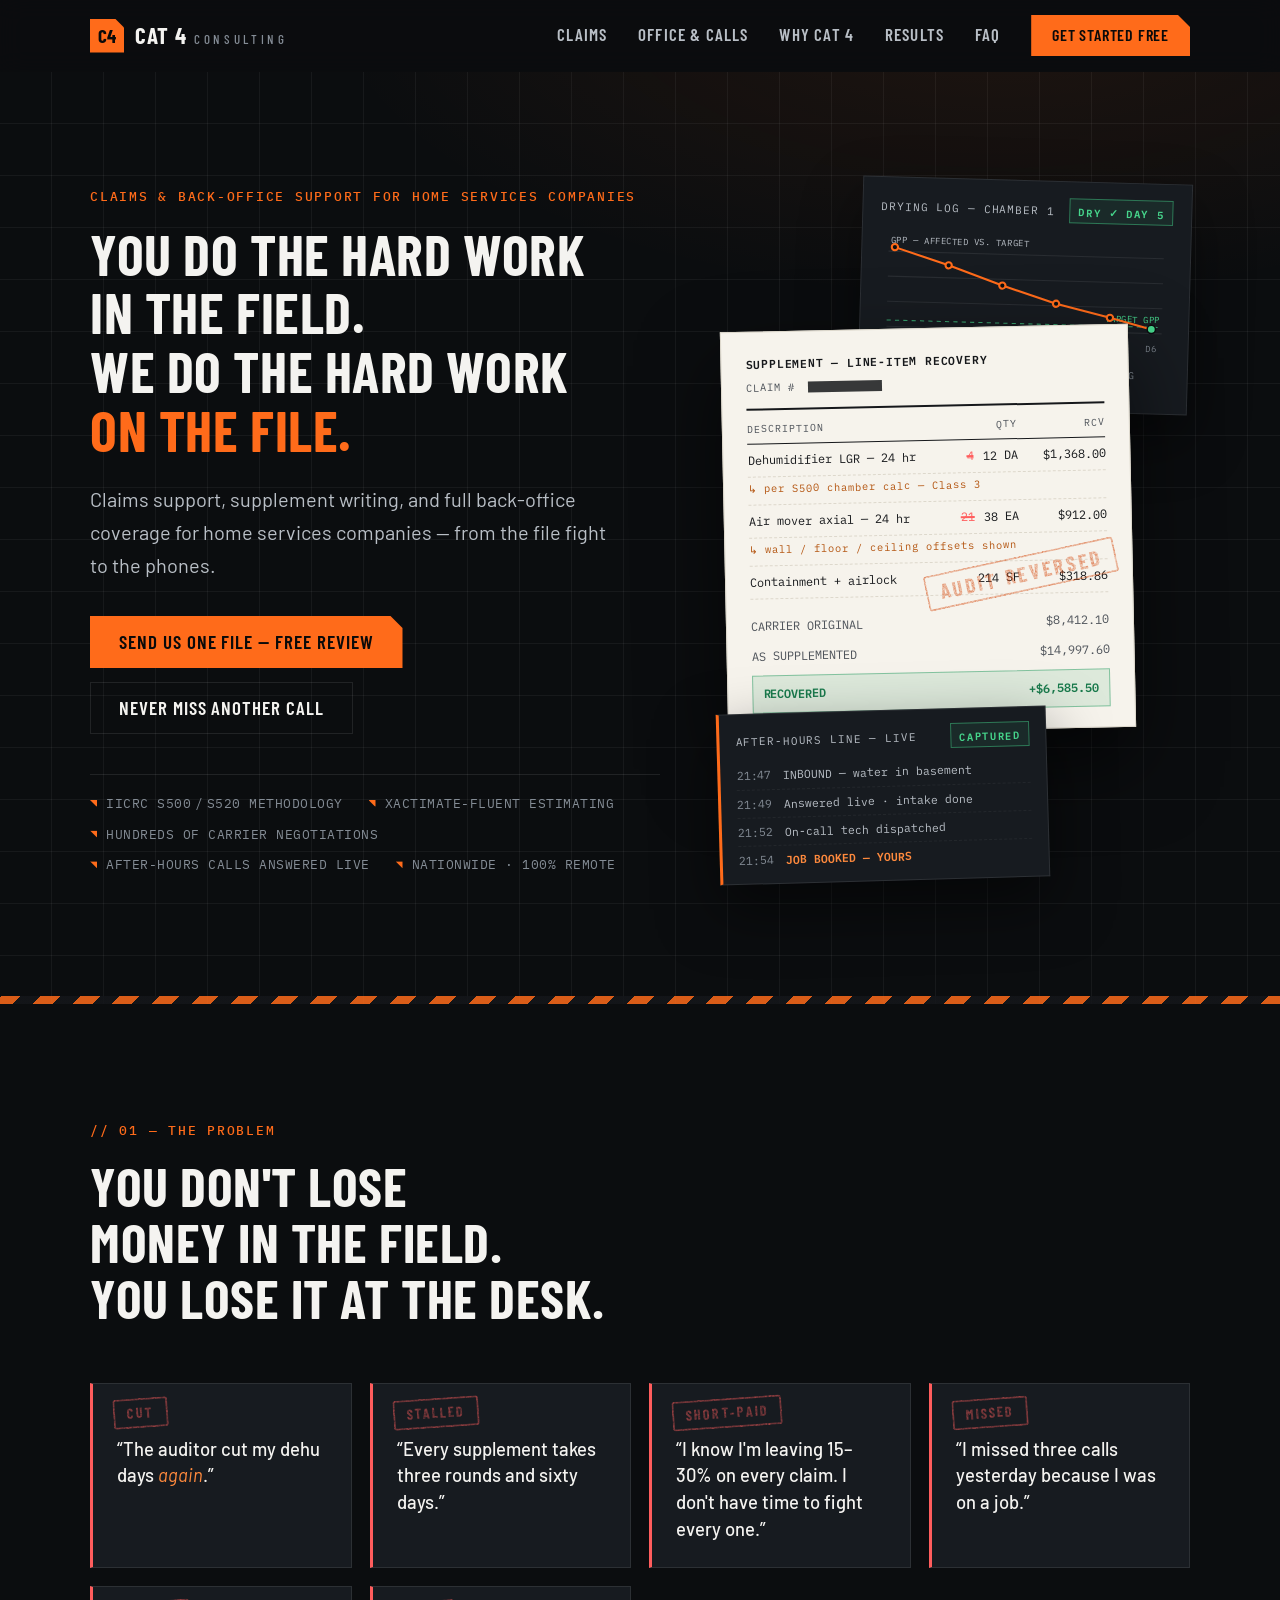
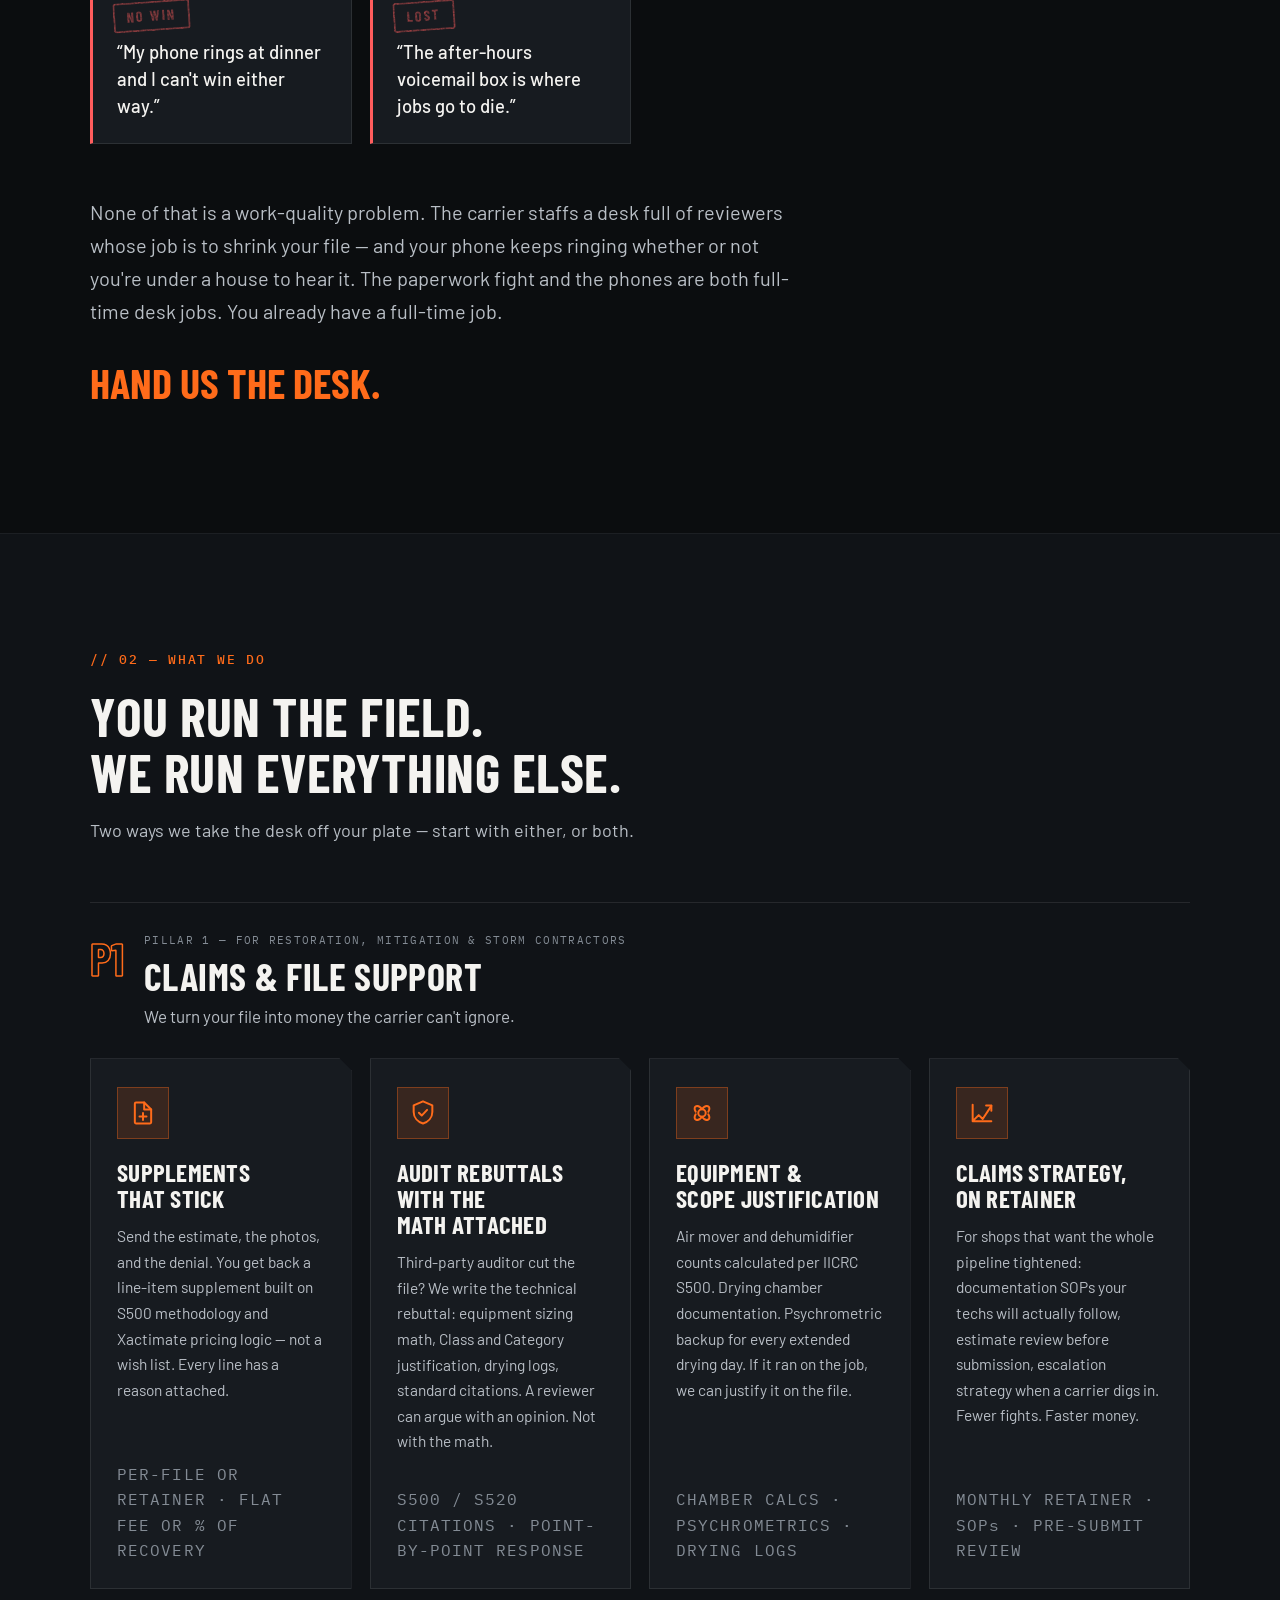
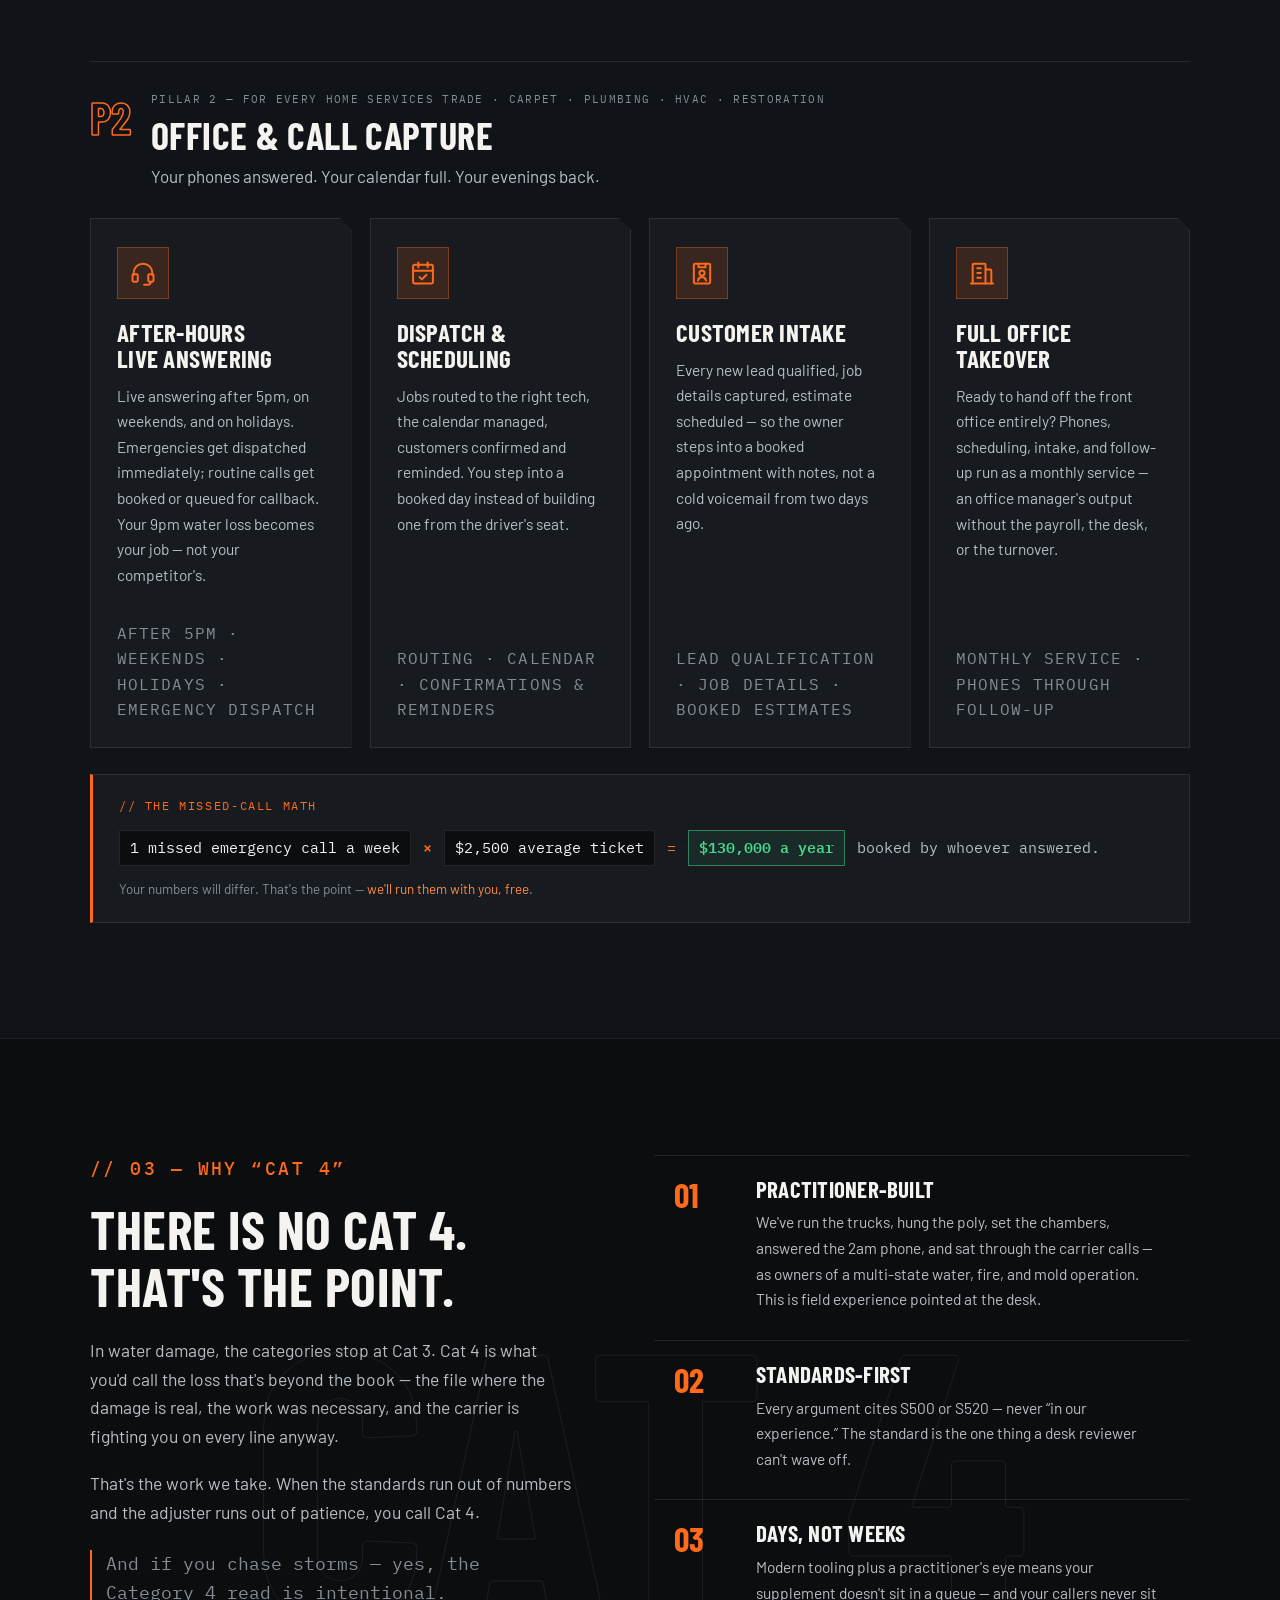
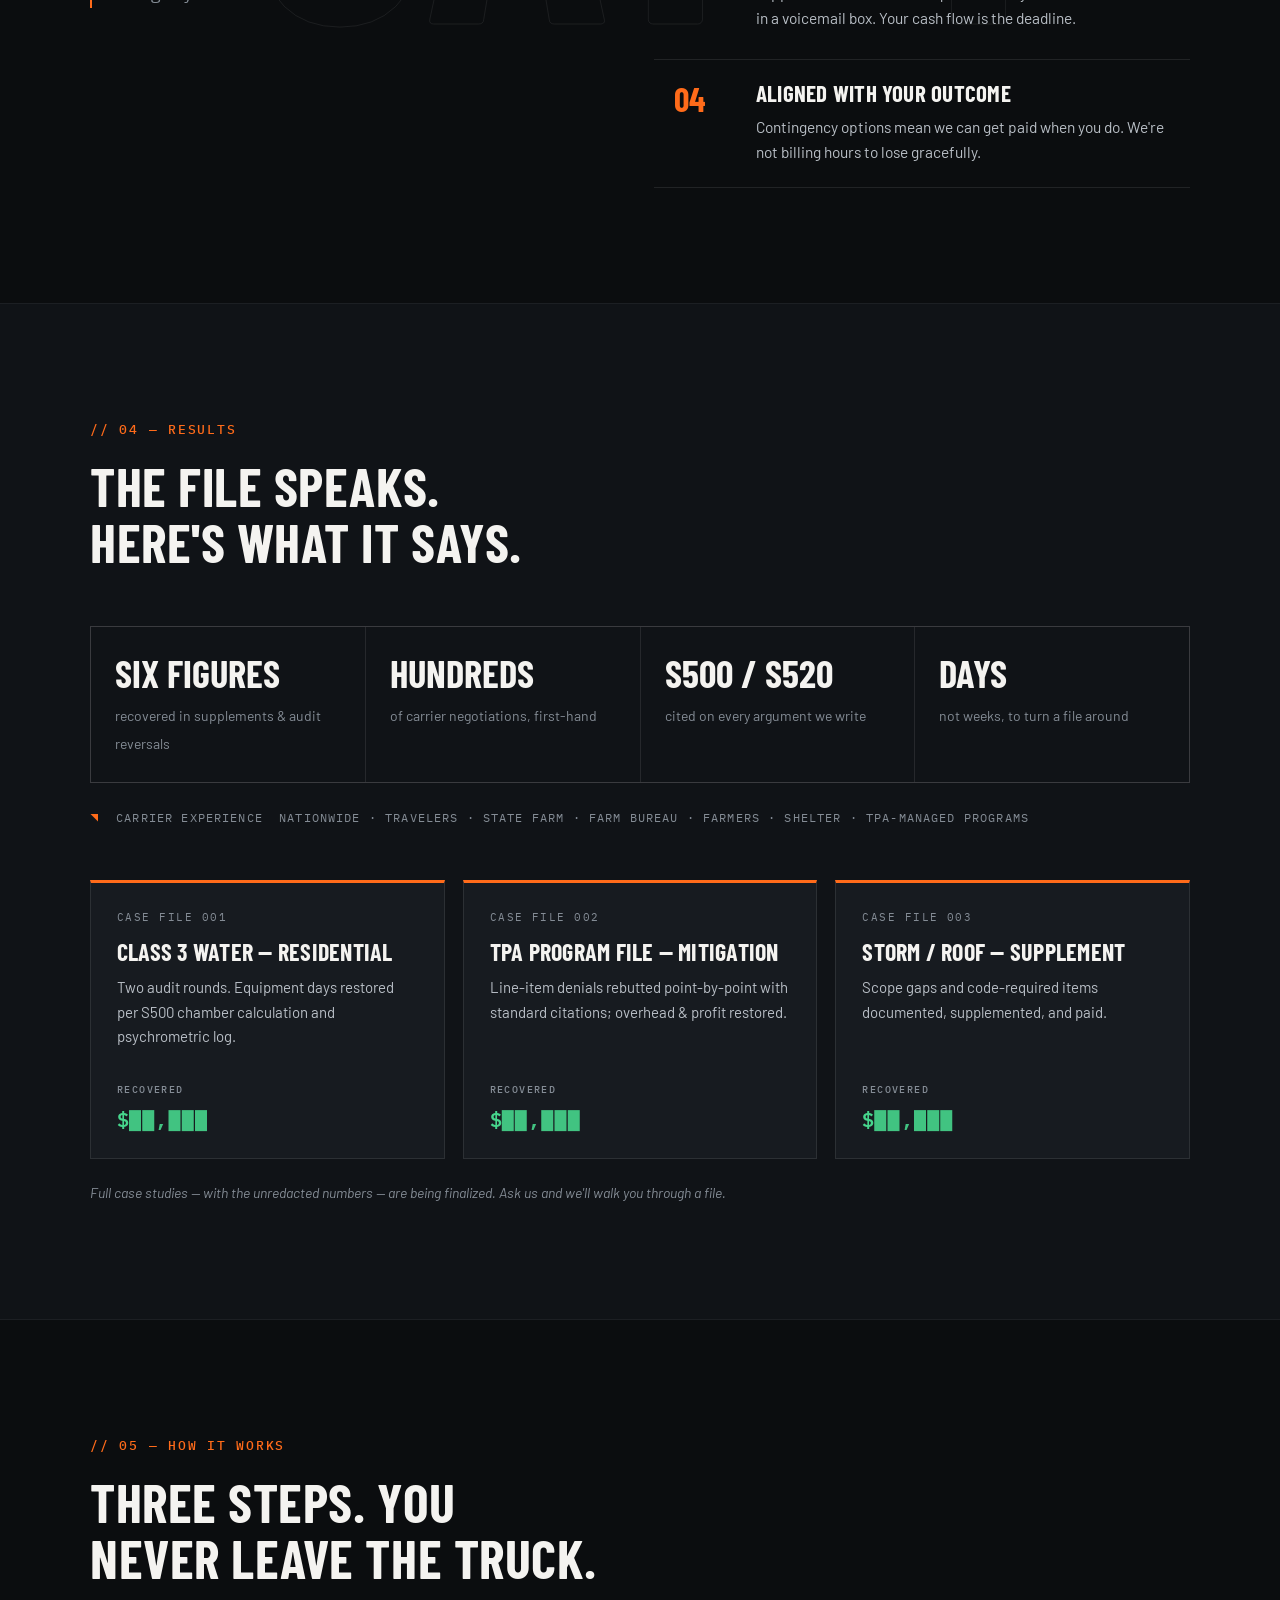
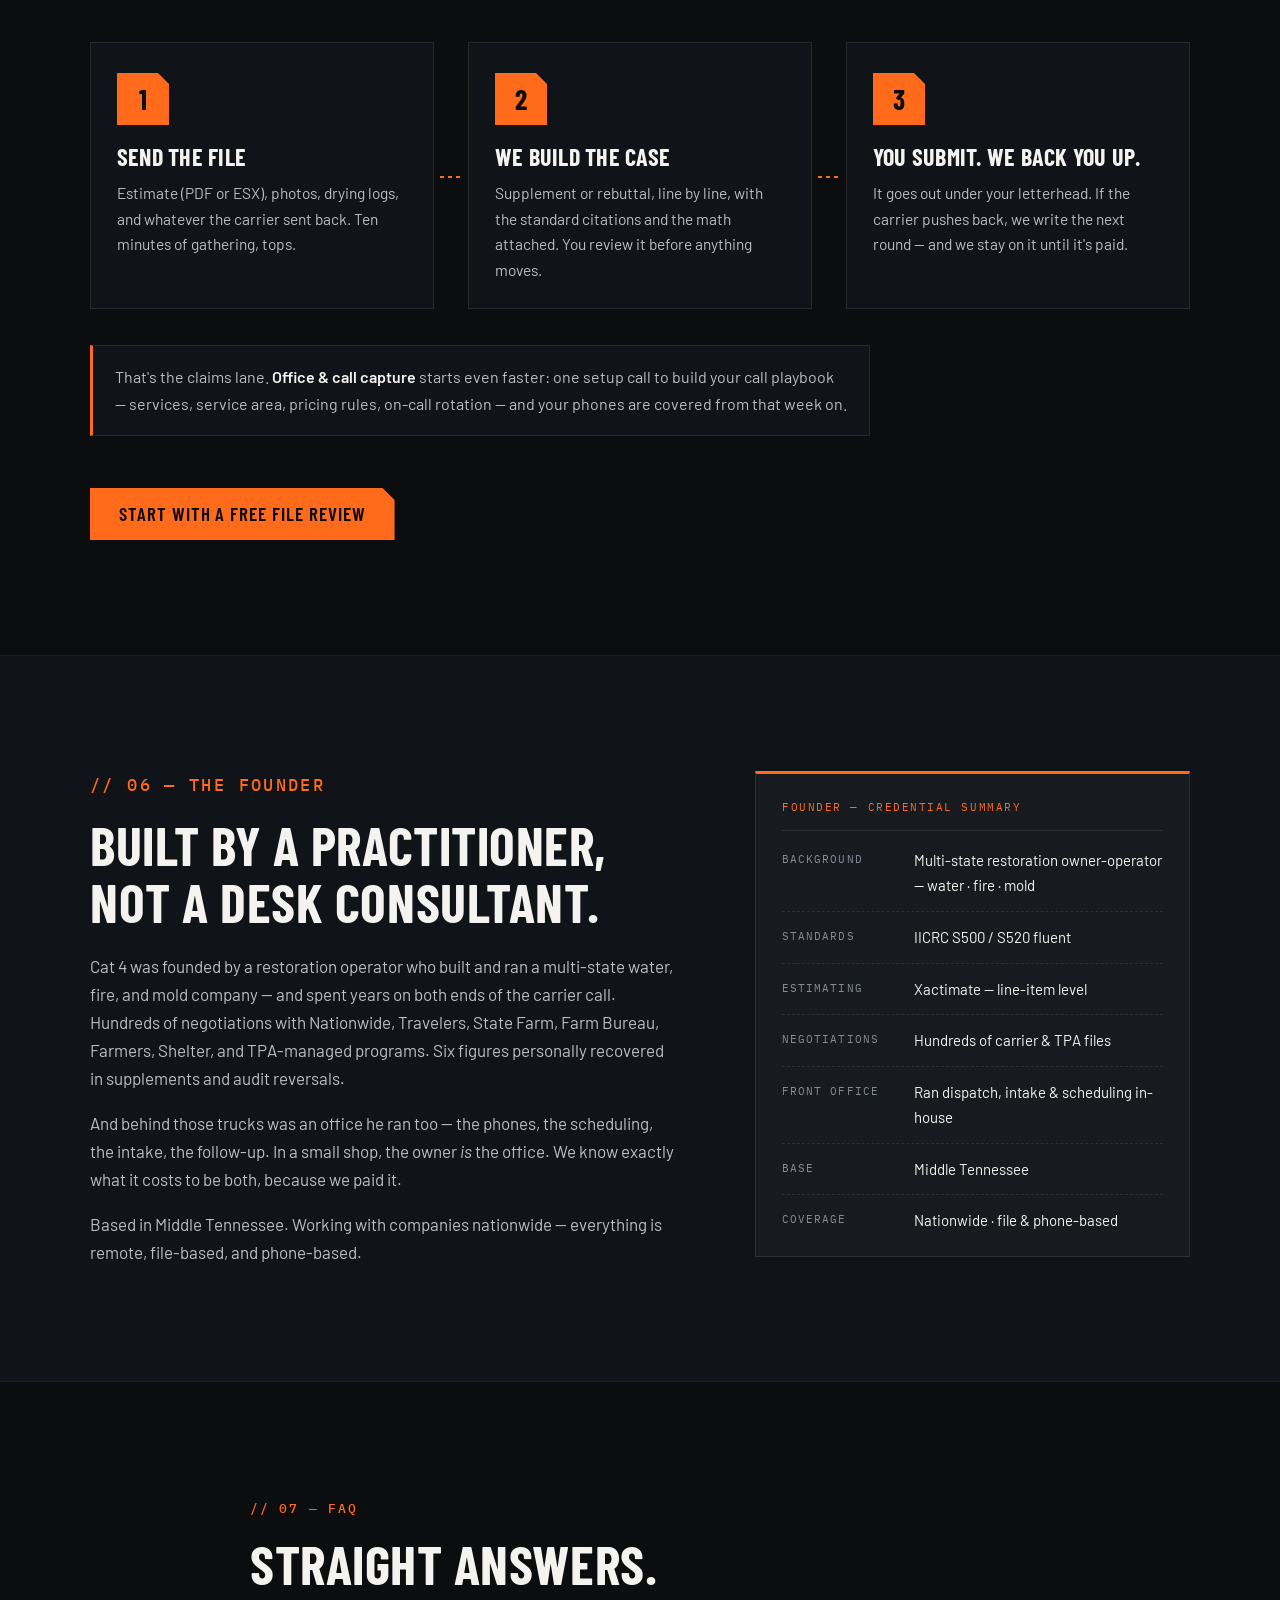
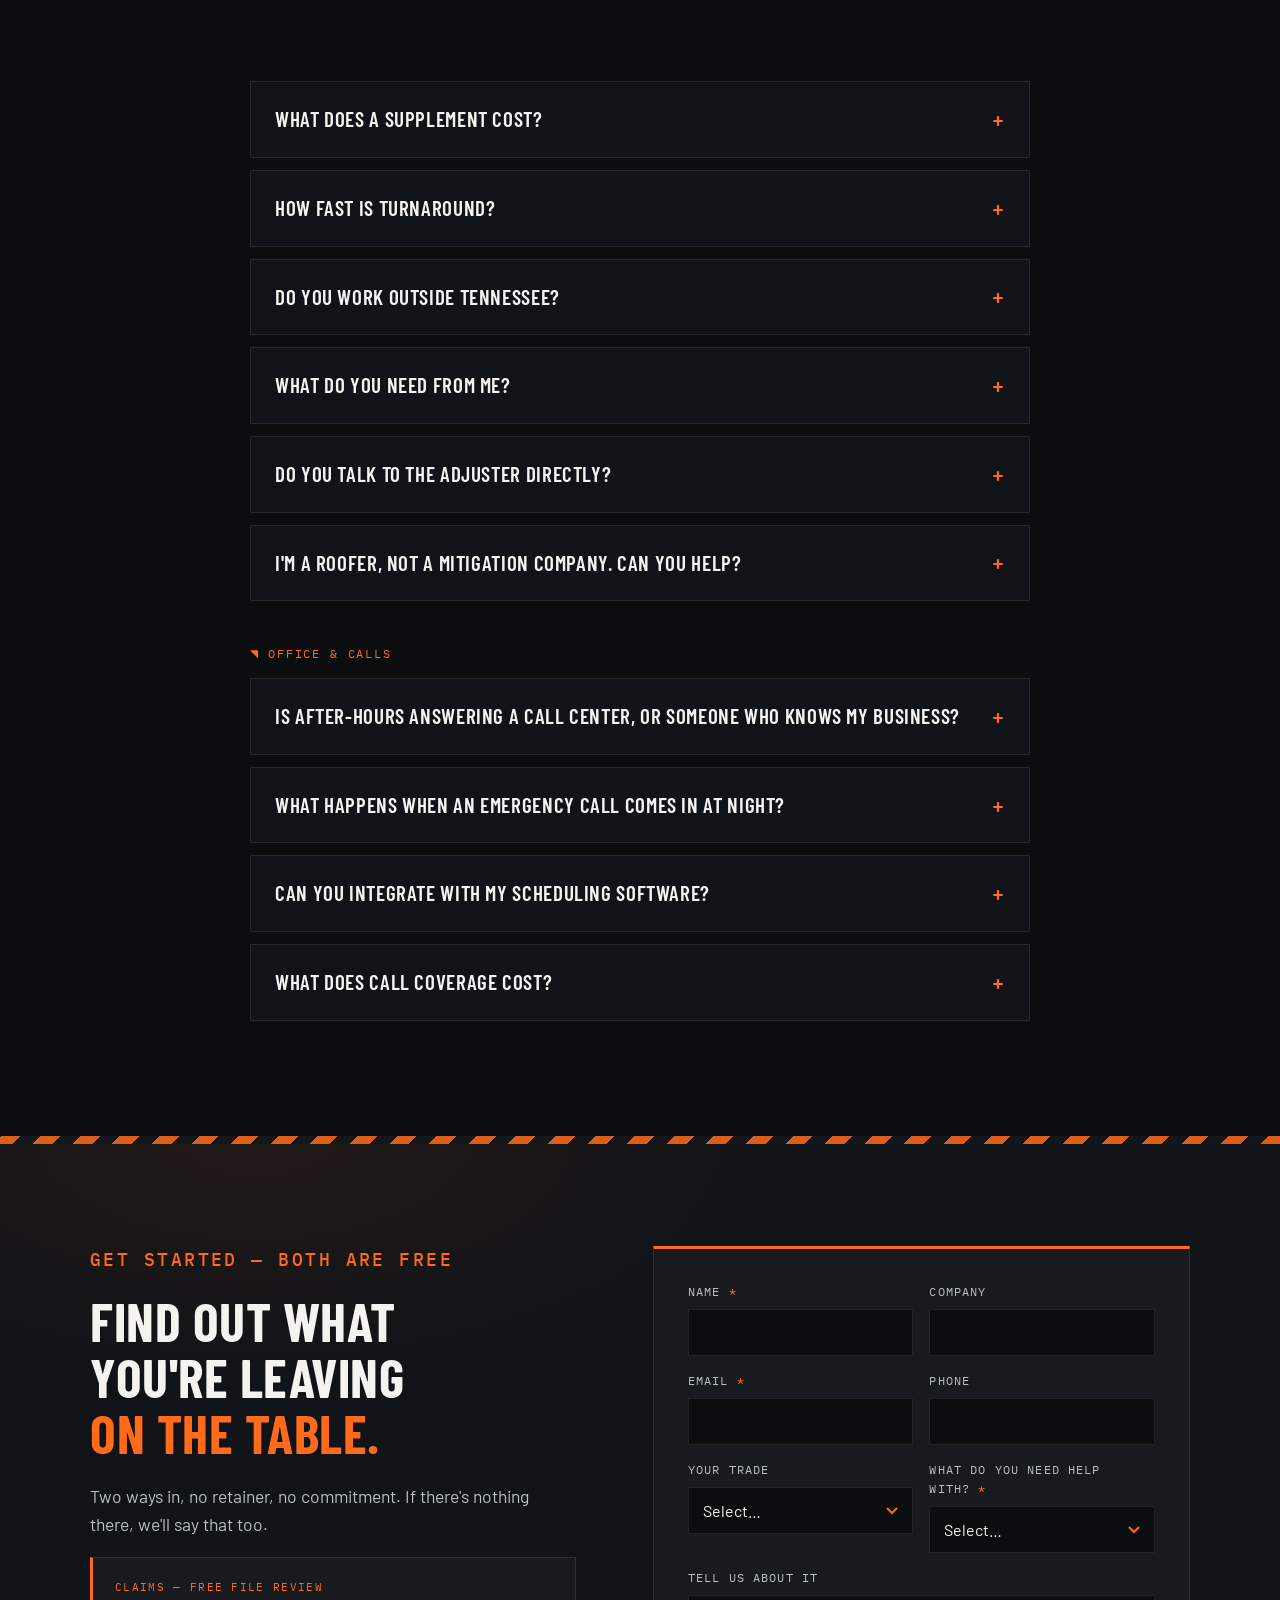
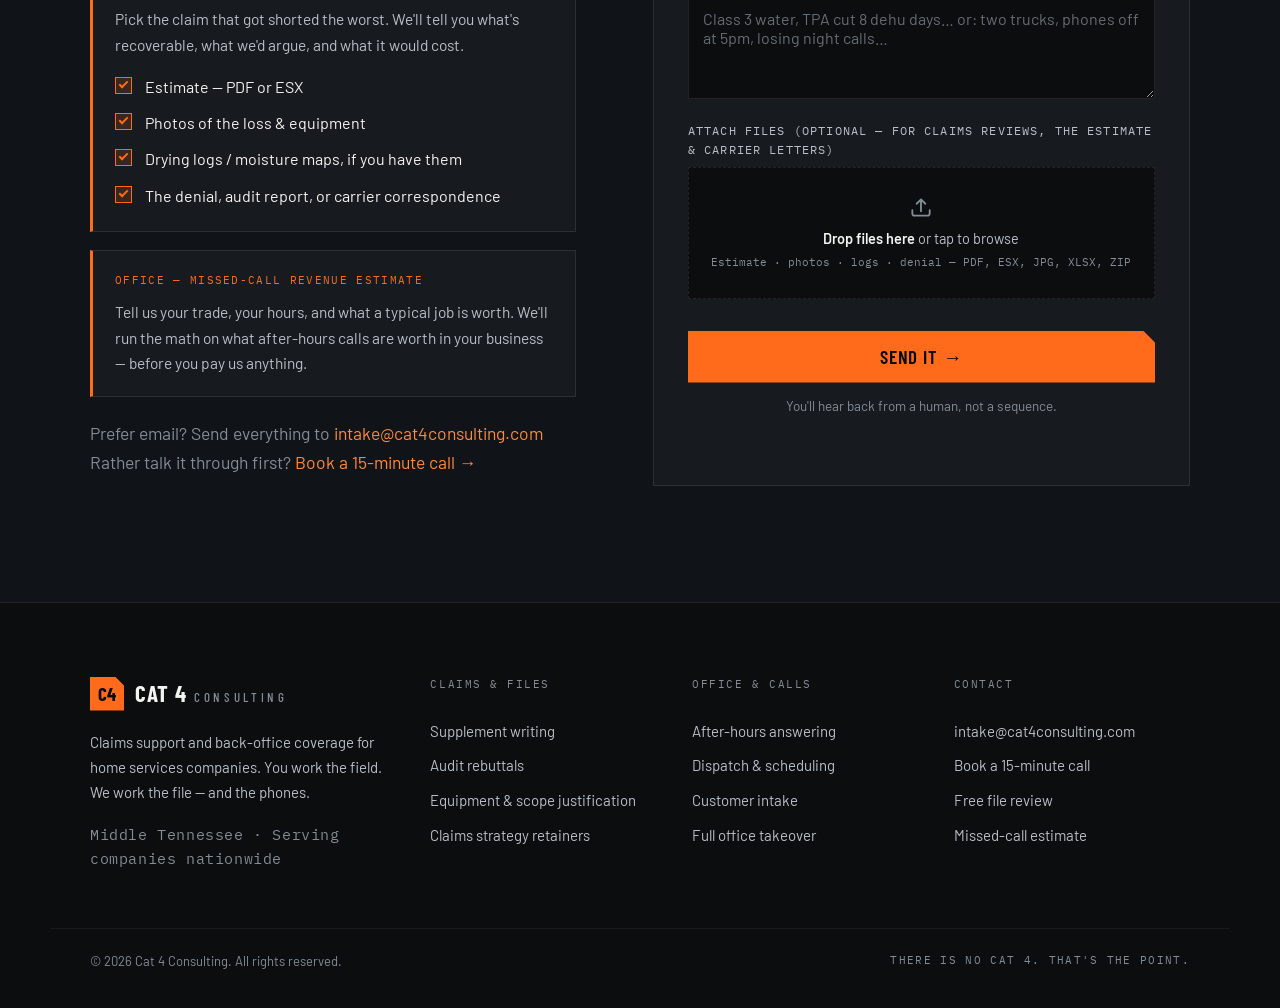
==== commit 191b20dc: "Add Google booking link: CTA section, footer, and form success screen "Book a 15-minute call" now ap" ====
--- a/index.html
+++ b/index.html
@@ -773,7 +773,9 @@
 
           <p class="cta-alt">
             Prefer email? Send everything to
-            <a href="mailto:intake@cat4consulting.com" data-contact-email>intake@cat4consulting.com</a>
+            <a href="mailto:intake@cat4consulting.com" data-contact-email>intake@cat4consulting.com</a><br>
+            Rather talk it through first?
+            <a href="https://calendar.app.google/RyYKL3MUjfBvprvX7" target="_blank" rel="noopener" data-booking-link>Book a 15-minute call &rarr;</a>
           </p>
         </div>
 
@@ -891,6 +893,7 @@
     <div class="footer-col">
       <p class="footer-head">CONTACT</p>
       <a href="mailto:intake@cat4consulting.com">intake@cat4consulting.com</a>
+      <a href="https://calendar.app.google/RyYKL3MUjfBvprvX7" target="_blank" rel="noopener">Book a 15-minute call</a>
       <a href="#file-review">Free file review</a>
       <a href="#file-review">Missed-call estimate</a>
     </div>
--- a/css/styles.css
+++ b/css/styles.css
@@ -1674,6 +1674,12 @@
   border-color: rgba(255, 196, 0, 0.5) !important;
   color: var(--yellow) !important;
 }
+.file-note {
+  border-color: rgba(255, 107, 26, 0.4) !important;
+  color: var(--text-mid) !important;
+  font-family: var(--font-body) !important;
+  font-size: 13px !important;
+}
 
 .hp-field {
   position: absolute;
